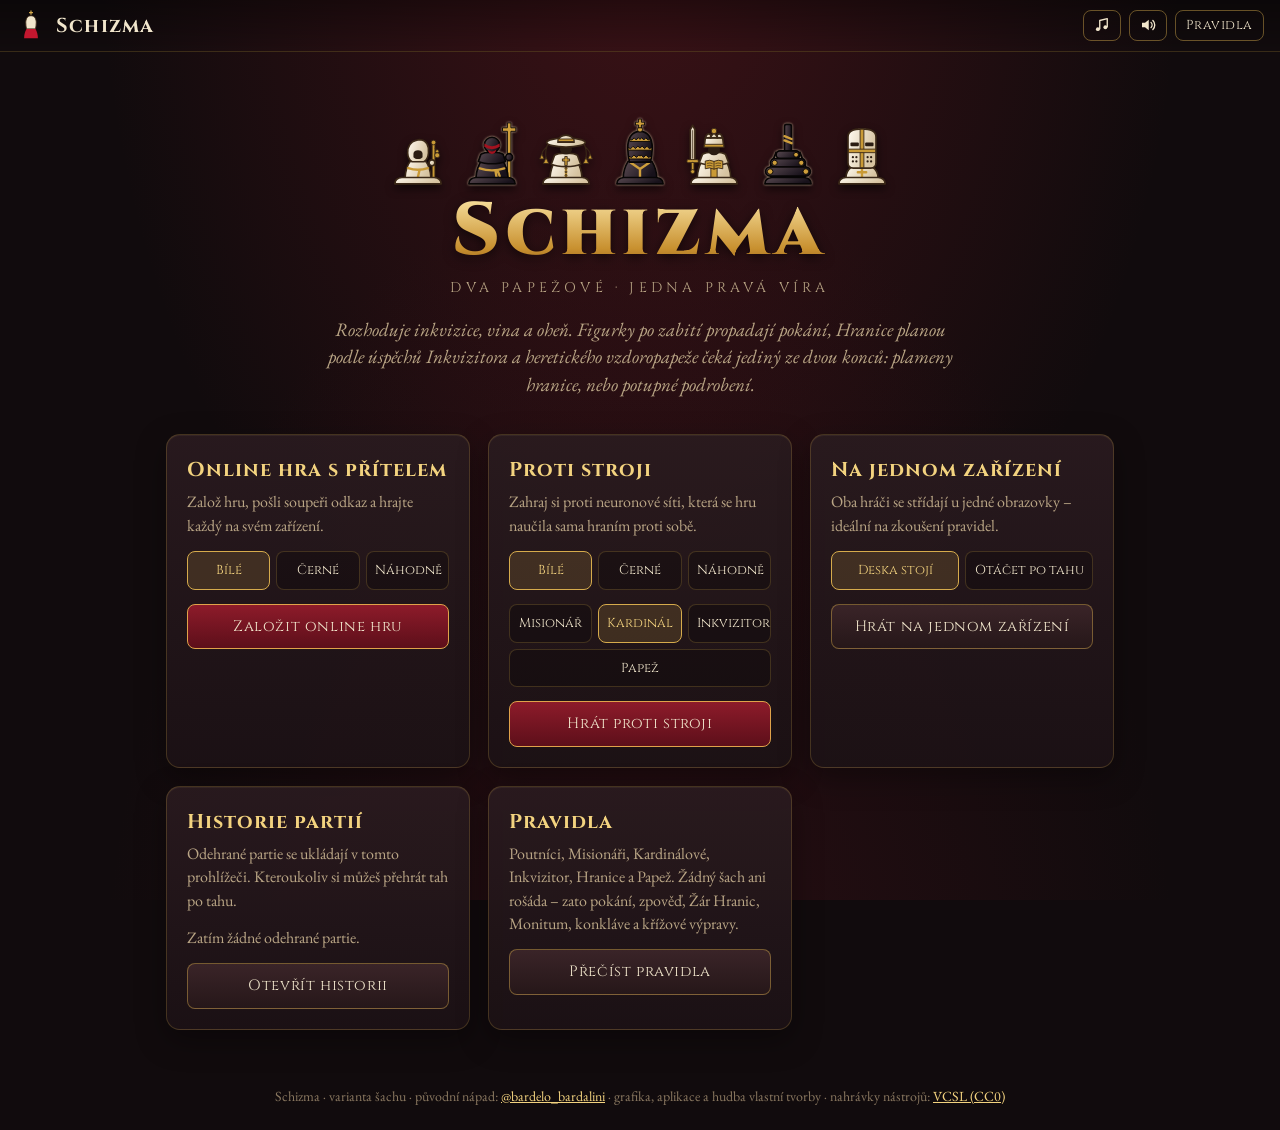
==== index.html @ a4125bae "Pravidla: volba Hranice při dokončení Inkvizice, žeton Inkvizice v barvě Žáru - Sousedí-li Inkvizito" ====
<!doctype html>
<html lang="cs">
<head>
  <meta charset="utf-8">
  <meta name="viewport" content="width=device-width, initial-scale=1, viewport-fit=cover">
  <title>Schizma</title>
  <meta name="description" content="Schizma – šachová varianta s pokáním, zpovědí, Žárem Hranic, upalováním na hranici a konkláve. Hraj online s přítelem nebo proti stroji.">
  <meta name="theme-color" content="#110b0d">
  <link rel="icon" href="data:image/svg+xml,%3Csvg xmlns='http://www.w3.org/2000/svg' viewBox='0 0 100 100'%3E%3Cpath d='M50 19C37.5 19 32.5 30 32.5 42c0 8 1 15 2.5 21h30c1.5-6 2.5-13 2.5-21C67.5 30 62.5 19 50 19z' fill='%23f1e6cc' stroke='%233a2817' stroke-width='3'/%3E%3Cpath d='M48 2h4v4.5h4.5v4H52V16h-4v-5.5h-4.5v-4H48z' fill='%23d6ab4c'/%3E%3Cpath d='M27 94c0-12 3-22 8-31h30c5 9 8 19 8 31z' fill='%23c3172f'/%3E%3C/svg%3E">
  <link rel="preconnect" href="https://fonts.googleapis.com">
  <link rel="preconnect" href="https://fonts.gstatic.com" crossorigin>
  <link href="https://fonts.googleapis.com/css2?family=Cinzel:wght@400;700;900&family=EB+Garamond:ital,wght@0,400;0,600;1,400&display=swap" rel="stylesheet">
  <link rel="stylesheet" href="css/style.css?v=24">
  <link rel="stylesheet" href="css/fx.css?v=24">
</head>
<body>
  <svg width="0" height="0" style="position:absolute" aria-hidden="true">
    <defs>
      <linearGradient id="gw" x1="0" y1="0" x2="1" y2=".35"><stop offset="0" stop-color="#fffaf0"/><stop offset="1" stop-color="#d6c3a0"/></linearGradient>
      <linearGradient id="gb" x1="0" y1="0" x2="1" y2=".35"><stop offset="0" stop-color="#5a4a51"/><stop offset="1" stop-color="#17111a"/></linearGradient>
    </defs>
  </svg>

  <header class="top">
    <a class="brand" href="#" id="home-link" title="Úvod">
      <svg viewBox="0 0 100 100"><path d="M50 19C37.5 19 32.5 30 32.5 42c0 8 1 15 2.5 21h30c1.5-6 2.5-13 2.5-21C67.5 30 62.5 19 50 19z" fill="#f1e6cc" stroke="#3a2817" stroke-width="3"/><path d="M48 2h4v4.5h4.5v4H52V16h-4v-5.5h-4.5v-4H48z" fill="#d6ab4c"/><path d="M27 94c0-12 3-22 8-31h30c5 9 8 19 8 31z" fill="#c3172f"/></svg>
      <b>Schizma</b>
    </a>
    <nav>
      <button class="btn small ghost icon" id="btn-music" type="button" aria-label="Hudba"></button>
      <button class="btn small ghost icon" id="btn-sound" type="button" aria-label="Zvuk"></button>
      <button class="btn small ghost" id="btn-rules" type="button">Pravidla</button>
      <button class="btn small ghost" id="btn-new" type="button" hidden>Nová hra</button>
    </nav>
  </header>

  <!-- ÚVOD -->
  <main class="lobby" id="lobby" hidden>
    <section class="hero">
      <div class="hero-pieces" id="hero-pieces"></div>
      <h1>Schizma</h1>
      <div class="sub">DVA PAPEŽOVÉ · JEDNA PRAVÁ VÍRA</div>
      <p class="lead">Rozhoduje inkvizice, vina a oheň. Figurky po zabití propadají pokání, Hranice planou podle úspěchů Inkvizitora a heretického vzdoropapeže čeká jediný ze dvou konců: plameny hranice, nebo potupné podrobení.</p>
    </section>
    <section class="cards">
      <div class="card continue" id="continue-card" hidden>
        <h2>Pokračovat ve hře</h2>
        <p>Rozehrané partie v tomto prohlížeči.</p>
        <div class="continue-list" id="continue-list"></div>
      </div>
      <div class="card">
        <h2>Online hra s přítelem</h2>
        <p>Založ hru, pošli soupeři odkaz a hrajte každý na svém zařízení.</p>
        <div class="seg" role="group" aria-label="Barva" id="color-seg">
          <button type="button" data-c="w" aria-pressed="true">Bílé</button>
          <button type="button" data-c="b" aria-pressed="false">Černé</button>
          <button type="button" data-c="r" aria-pressed="false">Náhodně</button>
        </div>
        <button class="btn primary" id="btn-create" type="button">Založit online hru</button>
      </div>
      <div class="card">
        <h2>Proti stroji</h2>
        <p>Zahraj si proti neuronové síti, která se hru naučila sama hraním proti sobě.</p>
        <div class="seg" role="group" aria-label="Barva proti stroji" id="ai-color-seg">
          <button type="button" data-c="w" aria-pressed="true">Bílé</button>
          <button type="button" data-c="b" aria-pressed="false">Černé</button>
          <button type="button" data-c="r" aria-pressed="false">Náhodně</button>
        </div>
        <div class="seg" role="group" aria-label="Síla stroje" id="ai-level-seg">
          <button type="button" data-l="1" aria-pressed="false">Misionář</button>
          <button type="button" data-l="2" aria-pressed="true">Kardinál</button>
          <button type="button" data-l="3" aria-pressed="false">Inkvizitor</button>
          <button type="button" data-l="4" aria-pressed="false">Papež</button>
        </div>
        <button class="btn primary" id="btn-ai" type="button">Hrát proti stroji</button>
      </div>
      <div class="card">
        <h2>Na jednom zařízení</h2>
        <p>Oba hráči se střídají u jedné obrazovky – ideální na zkoušení pravidel.</p>
        <div class="seg" role="group" aria-label="Otáčení desky" id="flip-seg">
          <button type="button" data-f="0" aria-pressed="true">Deska stojí</button>
          <button type="button" data-f="1" aria-pressed="false">Otáčet po tahu</button>
        </div>
        <button class="btn" id="btn-local" type="button">Hrát na jednom zařízení</button>
      </div>
      <div class="card">
        <h2>Historie partií</h2>
        <p>Odehrané partie se ukládají v tomto prohlížeči. Kteroukoliv si můžeš přehrát tah po tahu.</p>
        <p class="note" id="history-count"></p>
        <button class="btn" id="btn-history" type="button">Otevřít historii</button>
      </div>
      <div class="card">
        <h2>Pravidla</h2>
        <p>Poutníci, Misionáři, Kardinálové, Inkvizitor, Hranice a Papež. Žádný šach ani rošáda – zato pokání, zpověď, Žár Hranic, Monitum, konkláve a křížové výpravy.</p>
        <button class="btn" id="btn-rules2" type="button">Přečíst pravidla</button>
      </div>
    </section>
  </main>

  <!-- HRA -->
  <main class="game" id="game" hidden>
    <section class="board-col">
      <div class="player" id="pl-top"></div>
      <div class="frame">
        <div class="board" id="board">
          <div class="squares" id="squares"></div>
          <div class="fx under" id="fx-under"></div>
          <div class="hints" id="hints"></div>
          <div class="pieces" id="pieces"></div>
          <div class="fx" id="fx"></div>
        </div>
      </div>
      <div class="player" id="pl-bottom"></div>
    </section>
    <aside class="side">
      <div class="mode-replay" id="mode-replay" hidden></div>
      <div class="panel invite" id="invite" hidden>
        <h3>Pozvi soupeře</h3>
        <p>Pošli tento odkaz soupeři. Kdo ho otevře, usedne na volné místo.</p>
        <input id="invite-url" readonly aria-label="Odkaz na hru">
        <div class="row">
          <button class="btn primary" id="btn-copy" type="button">Kopírovat odkaz</button>
          <button class="btn" id="btn-share" type="button" hidden>Sdílet…</button>
        </div>
      </div>
      <div id="banners"></div>
      <div class="panel chat" id="chat" hidden>
        <h3>Chat</h3>
        <div class="chat-log" id="chat-log" aria-live="polite"></div>
        <div class="chat-quick" id="chat-quick"></div>
        <form class="chat-form" id="chat-form" autocomplete="off">
          <input id="chat-input" maxlength="300" placeholder="Napiš zprávu…" aria-label="Zpráva do chatu">
          <button class="btn small primary" type="submit">Odeslat</button>
        </form>
      </div>
      <div class="panel">
        <h3>Kronika</h3>
        <div class="story" id="story"></div>
      </div>
      <div class="panel">
        <div class="controls">
          <button class="btn small" id="btn-flip" type="button" title="Otočit šachovnici">Otočit</button>
          <button class="btn small" id="btn-reach" type="button" title="Zvýraznit pole v dosahu Hranic (tvých i soupeřových)">Dosah hranic</button>
          <button class="btn small" id="btn-draw" type="button">Nabídnout remízu</button>
          <button class="btn small" id="btn-resign" type="button">Vzdát se</button>
        </div>
      </div>
      <div class="panel">
        <h3>Zápis tahů</h3>
        <div class="nav-bar" id="nav-bar">
          <button class="btn small" data-nav="first" type="button" title="Na začátek (Home)">⏮</button>
          <button class="btn small" data-nav="prev" type="button" title="Předchozí pozice (←)">◀</button>
          <span class="nav-pos" id="nav-pos">0 / 0</span>
          <button class="btn small" data-nav="next" type="button" title="Další pozice (→)">▶</button>
          <button class="btn small" data-nav="last" type="button" title="Aktuální pozice (End, Esc)">⏭</button>
          <button class="btn small primary" id="btn-auto" type="button" hidden>▶ Přehrát</button>
        </div>
        <div class="moves" id="moves"><ol id="moves-list"></ol></div>
      </div>
      <div class="panel">
        <div class="status-line"><span class="dot" id="net-dot"></span><span id="net-text">—</span></div>
      </div>
    </aside>
  </main>

  <footer class="foot">Schizma · varianta šachu · původní nápad: <a href="https://www.instagram.com/bardelo_bardalini/" target="_blank" rel="noopener">@bardelo_bardalini</a> · grafika, aplikace a hudba vlastní tvorby · nahrávky nástrojů: <a href="music/CREDITS.md">VCSL (CC0)</a></footer>

  <dialog class="rules history" id="history">
    <div class="rhead"><h2>Historie partií</h2><button class="btn small" id="history-close" type="button">Zavřít</button></div>
    <div class="rbody" id="history-body"></div>
  </dialog>

  <dialog class="rules" id="rules">
    <div class="rhead"><h2>Pravidla Schizmatu</h2><button class="btn small" id="rules-close" type="button">Zavřít</button></div>
    <div class="rbody" id="rules-body"></div>
  </dialog>

  <script type="module" src="js/app.js?v=24"></script>
</body>
</html>
---- css/style.css ----
/* Schizma – vzhled */
:root {
  --bg: #110b0d;
  --bg2: #1b1013;
  --panel: #1f1417;
  --panel2: #2a1b1f;
  --ink: #f1e6cc;
  --muted: #b9a585;
  --dim: #8a7860;
  --gold: #d6ab4c;
  --gold2: #f3d37f;
  --blood: #c3172f;
  --fire: #f07a1a;
  --line: rgba(214, 171, 76, 0.22);
  --sq-light: #e8d6ab;
  --sq-dark: #7f4d3a;
  --radius: 10px;
  --bs: min(calc(100vw - 32px), calc(100vh - 232px), 720px);
  --font-title: 'Cinzel', 'Times New Roman', serif;
  --font-text: 'EB Garamond', Georgia, serif;
  color-scheme: dark;
}

* { box-sizing: border-box; }
html, body { margin: 0; min-height: 100%; }
body {
  background:
    radial-gradient(ellipse at 50% -10%, rgba(140, 30, 40, 0.35), transparent 60%),
    radial-gradient(ellipse at 50% 120%, rgba(90, 20, 30, 0.35), transparent 60%),
    var(--bg);
  background-attachment: fixed;
  color: var(--ink);
  font-family: var(--font-text);
  font-size: 18px;
  line-height: 1.45;
  -webkit-tap-highlight-color: transparent;
}
[hidden] { display: none !important; }
a { color: var(--gold2); }
button { font: inherit; color: inherit; }

/* ---------- Horní lišta ---------- */
.top {
  display: flex; align-items: center; justify-content: space-between; gap: 12px;
  padding: 10px 16px; border-bottom: 1px solid var(--line);
  background: linear-gradient(180deg, rgba(0,0,0,.35), transparent);
}
.brand { display: flex; align-items: center; gap: 10px; text-decoration: none; color: var(--ink); }
.brand svg { width: 30px; height: 30px; }
.brand b { font-family: var(--font-title); font-size: 20px; letter-spacing: .06em; font-weight: 700; white-space: nowrap; }
.top nav { display: flex; gap: 8px; }

.btn {
  display: inline-flex; align-items: center; justify-content: center; gap: 8px;
  padding: 8px 14px; border-radius: 8px; cursor: pointer;
  border: 1px solid rgba(214, 171, 76, 0.45);
  background: linear-gradient(180deg, #3a2428, #261719);
  color: var(--ink); font-family: var(--font-title); font-size: 14px; letter-spacing: .04em;
  transition: transform .12s, border-color .2s, background .2s, box-shadow .2s;
  text-decoration: none; white-space: nowrap;
}
.btn:hover { border-color: var(--gold2); box-shadow: 0 0 12px rgba(214,171,76,.25); }
.btn:active { transform: translateY(1px); }
.btn:disabled { opacity: .45; cursor: default; box-shadow: none; }
.btn.primary { background: linear-gradient(180deg, #8d1b2a, #5d0f1a); border-color: #e0a24a; }
.btn.primary:hover { box-shadow: 0 0 18px rgba(224, 70, 60, .35); }
.btn.ghost { background: transparent; }
.btn.small { padding: 5px 10px; font-size: 13px; }
.btn.on { border-color: var(--fire); box-shadow: inset 0 0 0 1px rgba(240,122,26,.5), 0 0 10px rgba(240,122,26,.25); }

/* ---------- Lobby ---------- */
.lobby { max-width: 980px; margin: 0 auto; padding: 28px 16px 48px; }
.hero { text-align: center; padding: 18px 0 8px; }
.hero h1 {
  font-family: var(--font-title); font-weight: 900; letter-spacing: .08em; margin: 0;
  font-size: clamp(38px, 8vw, 74px); line-height: 1.05;
  background: linear-gradient(180deg, #fbe6a6, #c8902f 70%, #8d5a1d);
  -webkit-background-clip: text; background-clip: text; color: transparent;
  filter: drop-shadow(0 3px 6px rgba(0,0,0,.6));
}
.hero .sub { font-family: var(--font-title); color: var(--muted); letter-spacing: .3em; font-size: 14px; margin-top: 6px; }
.hero p.lead { max-width: 640px; margin: 18px auto 0; color: var(--muted); font-style: italic; font-size: 19px; }
.hero-pieces { display: flex; justify-content: center; gap: 4px; margin: 20px auto 6px; }
.hero-pieces .hp { width: clamp(40px, 9vw, 70px); height: clamp(40px, 9vw, 70px); animation: bob 4s ease-in-out infinite; }
.hero-pieces .hp:nth-child(2n) { animation-delay: -1s; }
.hero-pieces .hp:nth-child(3n) { animation-delay: -2.3s; }
@keyframes bob { 50% { transform: translateY(-5px); } }

.cards { display: grid; grid-template-columns: repeat(auto-fit, minmax(280px, 1fr)); gap: 18px; margin-top: 28px; }
.card {
  background: linear-gradient(180deg, rgba(42, 27, 31, .92), rgba(28, 18, 21, .92));
  border: 1px solid var(--line); border-radius: 14px; padding: 20px;
  box-shadow: 0 10px 30px rgba(0,0,0,.35), inset 0 1px 0 rgba(255,220,160,.06);
}
.card h2 { font-family: var(--font-title); font-size: 20px; margin: 0 0 6px; color: var(--gold2); letter-spacing: .05em; }
.card p { margin: 0 0 14px; color: var(--muted); font-size: 16px; }
.seg { display: flex; gap: 6px; margin-bottom: 14px; flex-wrap: wrap; }
.seg button {
  flex: 1; min-width: 80px; padding: 9px 8px; border-radius: 8px; cursor: pointer;
  border: 1px solid var(--line); background: rgba(0,0,0,.25); font-family: var(--font-title); font-size: 13px;
}
.seg button[aria-pressed="true"] { border-color: var(--gold); background: rgba(214,171,76,.16); color: var(--gold2); }
.card .btn { width: 100%; padding: 11px 14px; font-size: 15px; }

/* ---------- Herní obrazovka ---------- */
.game {
  display: flex; gap: 22px; justify-content: center; align-items: flex-start;
  padding: 14px 16px 32px; max-width: 1200px; margin: 0 auto;
}
.board-col { display: flex; flex-direction: column; gap: 8px; width: calc(var(--bs) + 28px); max-width: 100%; }
.side { width: 340px; flex: none; display: flex; flex-direction: column; gap: 12px; }

.player {
  display: flex; align-items: center; gap: 10px; padding: 6px 10px; min-height: 44px;
  border-radius: 10px; border: 1px solid transparent; transition: border-color .3s, background .3s, box-shadow .3s;
}
.player.turn { border-color: rgba(214,171,76,.55); background: rgba(214,171,76,.08); box-shadow: 0 0 16px rgba(214,171,76,.12); }
.player .disc { width: 18px; height: 18px; border-radius: 50%; flex: none; border: 2px solid var(--gold); }
.player .disc.w { background: #f3ead6; } .player .disc.b { background: #241c20; }
.player .who { font-family: var(--font-title); font-size: 15px; letter-spacing: .04em; }
.player .meta { font-size: 14px; color: var(--muted); }
.player .caps { margin-left: auto; display: flex; flex-wrap: wrap; justify-content: flex-end; max-width: 55%; }
.player .caps .mini { width: 22px; height: 22px; margin-left: -4px; }
.player .turnmark { font-size: 13px; color: var(--gold2); font-family: var(--font-title); letter-spacing: .08em; }

.panel {
  background: linear-gradient(180deg, rgba(42, 27, 31, .9), rgba(28, 18, 21, .9));
  border: 1px solid var(--line); border-radius: 12px; padding: 12px 14px;
}
.panel h3 { margin: 0 0 8px; font-family: var(--font-title); font-size: 14px; letter-spacing: .12em; color: var(--gold); text-transform: uppercase; }
.status-line { display: flex; align-items: center; gap: 8px; font-size: 15px; color: var(--muted); }
.dot { width: 9px; height: 9px; border-radius: 50%; background: #777; flex: none; }
.dot.ok { background: #5fbf6a; box-shadow: 0 0 8px rgba(95,191,106,.6); }
.dot.warn { background: #e0a040; }
.dot.bad { background: #d9433b; }

.story { min-height: 52px; font-size: 17px; }
.story .ev.new { animation: fadein .4s ease; }
.story .ev + .ev { margin-top: 4px; }
.story .tip { color: var(--muted); font-size: 15px; font-style: italic; }
@keyframes fadein { from { opacity: 0; transform: translateY(4px); } }

.controls { display: flex; flex-wrap: wrap; gap: 6px; }
.controls .btn { flex: 1 1 auto; }

.invite input {
  width: 100%; padding: 8px 10px; border-radius: 8px; border: 1px solid var(--line);
  background: rgba(0,0,0,.35); color: var(--ink); font-family: ui-monospace, monospace; font-size: 13px;
}
.invite .row { display: flex; gap: 6px; margin-top: 8px; }
.invite .row .btn { flex: 1; }
.invite p { margin: 0 0 8px; font-size: 15px; color: var(--muted); }

.moves { max-height: 260px; overflow-y: auto; font-size: 15px; scrollbar-width: thin; }
.moves ol { margin: 0; padding: 0; list-style: none; counter-reset: mv; }
.moves li { display: grid; grid-template-columns: 30px 1fr 1fr; gap: 4px; height: 28px; align-items: center; border-bottom: 1px solid rgba(214,171,76,.08); }
.moves li::before { counter-increment: mv; content: counter(mv) "."; color: var(--dim); }
.moves .mv { display: flex; align-items: center; gap: 3px; white-space: nowrap; }
.moves .mv.last { color: var(--gold2); }
.mini { width: 18px; height: 18px; display: inline-block; vertical-align: middle; }
.moves .mini, .player .caps .mini { width: 22px; height: 22px; }
.mini.b .pc { filter: drop-shadow(0 0 .7px rgba(255, 228, 190, .95)) drop-shadow(0 0 .7px rgba(255, 228, 190, .6)); }
.mini.w .pc { filter: drop-shadow(0 0 .6px rgba(0, 0, 0, .9)); }
.moves { overflow-x: hidden; padding-bottom: 4px; }
.ico { width: 13px; height: 13px; display: inline-block; vertical-align: middle; }

.banner {
  border-radius: 10px; padding: 10px 12px; font-size: 16px;
  background: rgba(214,171,76,.1); border: 1px solid rgba(214,171,76,.4);
}
.banner .row { display: flex; gap: 6px; margin-top: 8px; }
.banner.warn { background: rgba(195,23,47,.12); border-color: rgba(195,23,47,.5); }

/* ---------- Šachovnice ---------- */
.frame {
  padding: 14px; border-radius: 12px; position: relative;
  background:
    linear-gradient(135deg, rgba(255,255,255,.06), transparent 40%),
    linear-gradient(180deg, #3b2219, #24140f);
  box-shadow: 0 18px 40px rgba(0,0,0,.6), inset 0 0 0 1px rgba(214,171,76,.55), inset 0 0 0 4px #1a0e0b, inset 0 0 0 5px rgba(214,171,76,.3);
}
.board {
  position: relative; width: var(--bs); height: var(--bs); max-width: 100%;
  touch-action: none; user-select: none; -webkit-user-select: none;
  box-shadow: 0 0 0 2px #1a0e0b, 0 0 0 3px rgba(214,171,76,.5);
}
.board.shake { animation: shake .5s ease; }
.board.noanim .piece { transition: none !important; }
@keyframes shake {
  20% { transform: translate(-6px, 2px); } 40% { transform: translate(5px, -3px); }
  60% { transform: translate(-3px, 2px); } 80% { transform: translate(2px, -1px); }
}
.squares { position: absolute; inset: 0; display: grid; grid-template-columns: repeat(8, 1fr); grid-template-rows: repeat(8, 1fr); }
.sq { position: relative; }
.sq.l { background: radial-gradient(circle at 30% 25%, #f1e2bd, var(--sq-light) 70%); }
.sq.d { background: radial-gradient(circle at 30% 25%, #8d5844, var(--sq-dark) 70%); }
.sq .coord { position: absolute; font-family: var(--font-title); font-size: calc(var(--bs) * .019); font-weight: 700; pointer-events: none; opacity: .75; }
.sq .coord.f { right: 4%; bottom: 2%; }
.sq .coord.r { left: 4%; top: 2%; }
.sq.l .coord { color: var(--sq-dark); } .sq.d .coord { color: var(--sq-light); }

.sq.last::after { content: ''; position: absolute; inset: 0; background: rgba(226, 178, 64, .32); }
.sq.reach::before {
  content: ''; position: absolute; inset: 0; pointer-events: none;
  background: radial-gradient(circle, rgba(255, 120, 20, .30), rgba(255, 80, 10, .12) 60%, transparent 75%);
  animation: reach 2.4s ease-in-out infinite;
}
@keyframes reach { 50% { opacity: .55; } }
.sq.reach2::before {
  content: ''; position: absolute; inset: 0; pointer-events: none;
  background: repeating-linear-gradient(45deg, rgba(120, 60, 200, .26) 0 6%, transparent 6% 12%);
}
.sq.reach.reach2::before {
  background: radial-gradient(circle, rgba(255, 120, 20, .30), rgba(255, 80, 10, .12) 60%, transparent 75%),
    repeating-linear-gradient(45deg, rgba(120, 60, 200, .26) 0 6%, transparent 6% 12%);
}
/* Papež v dosahu soupeřovy Hranice – hrozí poprava */
.sq.danger::after {
  content: ''; position: absolute; inset: 6%; border-radius: 50%; pointer-events: none;
  box-shadow: 0 0 0 calc(var(--bs) * .005) rgba(255, 90, 20, .85), 0 0 16px rgba(255, 70, 10, .7), inset 0 0 14px rgba(255, 90, 20, .45);
  animation: danger 1.3s ease-in-out infinite;
}
@keyframes danger { 50% { box-shadow: 0 0 0 calc(var(--bs) * .007) rgba(255, 150, 40, .95), 0 0 26px rgba(255, 80, 10, .9), inset 0 0 18px rgba(255, 110, 30, .6); } }
.sq.sel::after { content: ''; position: absolute; inset: 0; box-shadow: inset 0 0 0 3px var(--gold2), inset 0 0 18px rgba(243, 211, 127, .7); background: rgba(243, 211, 127, .18); }
.sq.choice::after {
  content: ''; position: absolute; inset: 4%; border-radius: 50%;
  box-shadow: 0 0 0 3px var(--gold2), 0 0 22px var(--gold2); animation: pulse 1.2s ease-in-out infinite;
}
@keyframes pulse { 50% { box-shadow: 0 0 0 5px var(--gold2), 0 0 34px var(--gold2); } }

/* nápovědy tahů */
.hints { position: absolute; inset: 0; pointer-events: none; z-index: 3; }
.hint { position: absolute; width: 12.5%; height: 12.5%; display: grid; place-items: center; }
.hint .dotm { width: 28%; height: 28%; border-radius: 50%; background: rgba(40, 20, 10, .38); box-shadow: 0 0 0 2px rgba(255,240,210,.12); }
.hint.cap .ring { position: absolute; inset: 5%; border-radius: 50%; }
.hint.pen .ring { box-shadow: inset 0 0 0 calc(var(--bs) * .007) rgba(205, 20, 45, .95), 0 0 12px rgba(205, 20, 45, .6); }
.hint.clean .ring { box-shadow: inset 0 0 0 calc(var(--bs) * .007) rgba(255, 140, 30, .95), 0 0 14px rgba(255, 120, 20, .7); animation: flick 1s ease-in-out infinite; }
@keyframes flick { 50% { box-shadow: inset 0 0 0 calc(var(--bs) * .007) rgba(255, 190, 60, .95), 0 0 20px rgba(255, 120, 20, .9); } }
.hint .badge { position: absolute; right: 3%; top: 3%; width: 32%; height: 32%; filter: drop-shadow(0 1px 1px rgba(0,0,0,.6)); }
.hint .badge .ico { width: 100%; height: 100%; }
.hint .badge2 { position: absolute; left: 3%; top: 3%; width: 30%; height: 30%; filter: drop-shadow(0 1px 1px rgba(0,0,0,.6)); }
.hint .badge2 .ico { width: 100%; height: 100%; }

/* ---------- Figurky ---------- */
.pieces { position: absolute; inset: 0; z-index: 4; pointer-events: none; }
.piece {
  position: absolute; left: 0; top: 0; width: 12.5%; height: 12.5%;
  transform: translate(calc(var(--x) * 100%), calc(var(--y) * 100%));
  transition: transform .28s cubic-bezier(.3, .7, .3, 1);
  pointer-events: none; z-index: 1;
}
.piece.moving { z-index: 5; }
.piece.dragging { transition: none; z-index: 10; }
.piece.dragging .pc { transform: scale(1.12) translateY(-4%); filter: drop-shadow(0 10px 8px rgba(0,0,0,.5)); }
.piece .pc, .piece .chip { position: absolute; inset: 4%; width: 92%; height: 92%; overflow: visible; }
.piece .pc { transition: transform .55s cubic-bezier(.3, 1.3, .5, 1), filter .5s; transform-origin: 50% 92%; filter: drop-shadow(0 2px 1.5px rgba(0,0,0,.55)); }
.piece.b .pc { filter: drop-shadow(0 0 .6px rgba(255, 228, 190, .85)) drop-shadow(0 2px 1.5px rgba(0,0,0,.55)); }
.piece .chip { display: none; }
.piece.pen .chip { display: block; }
/* kající se figurka se ukloní a pohasne */
.piece.pen .pc { transform: translateY(-6%) rotate(-6deg) scale(.95); }
.piece.w.pen .pc { filter: brightness(.86) saturate(.8) drop-shadow(0 2px 1.5px rgba(0,0,0,.55)); }
.piece.b.pen .pc { filter: brightness(.78) drop-shadow(0 0 .6px rgba(255, 228, 190, .85)) drop-shadow(0 2px 1.5px rgba(0,0,0,.55)); }
.piece.chip-in .chip { animation: chipdrop .55s cubic-bezier(.3, 1.4, .5, 1); }
@keyframes chipdrop { from { transform: translateY(-60%) scale(.6); opacity: 0; } 60% { opacity: 1; } }
.piece.chip-out .chip { display: block; animation: chipout .7s ease-in forwards; }
@keyframes chipout { to { transform: translateY(20%) rotateX(80deg) scale(1.3); opacity: 0; } }
.piece.pen .chip { filter: drop-shadow(0 0 4px rgba(220, 30, 50, .55)); }

.piece.w { --pb: url(#gw) #f3ead6; --pt: #c99a36; --pl: #3a2817; --pd: #2b1d12; }
.piece.b { --pb: url(#gb) #2b2327; --pt: #cf9f3c; --pl: #070505; --pd: #a3121f; }
.mini.w, .hp.w { --pb: url(#gw) #f3ead6; --pt: #c99a36; --pl: #3a2817; --pd: #2b1d12; }
.mini.b, .hp.b { --pb: url(#gb) #2b2327; --pt: #cf9f3c; --pl: #070505; --pd: #a3121f; }
.pc .pb { fill: var(--pb); stroke: var(--pl); stroke-width: 2.4; stroke-linejoin: round; }
.pc .pt { fill: var(--pt); stroke: var(--pl); stroke-width: 1.3; stroke-linejoin: round; }
.pc .pd { fill: var(--pd); }
.pc .ps { fill: none; stroke: var(--pt); stroke-width: 3.4; stroke-linecap: round; stroke-linejoin: round; }
.pc .pl { fill: none; stroke: var(--pl); stroke-width: 2.6; stroke-linecap: round; }
.pc .pf { fill: #f07a1a; stroke: var(--pl); stroke-width: 1.3; }
.pc .pf2 { fill: #ffd34d; }
.mini .pc, .hp .pc { width: 100%; height: 100%; overflow: visible; }
.hp .pc { filter: drop-shadow(0 4px 4px rgba(0,0,0,.6)); }
.hp.b .pc { filter: drop-shadow(0 0 .8px rgba(255, 228, 190, .8)) drop-shadow(0 4px 4px rgba(0,0,0,.6)); }

/* smrt figurek */
.piece.die { z-index: 0; transition: none; }
.piece.die-blood .pc { animation: dieblood .75s ease-in forwards; }
@keyframes dieblood { 30% { filter: sepia(1) saturate(6) hue-rotate(-50deg) brightness(.9); } to { transform: scale(.4) translateY(30%); opacity: 0; filter: sepia(1) saturate(6) hue-rotate(-50deg) brightness(.4); } }
.piece.die-burn .pc { animation: dieburn 1.1s ease-in forwards; }
@keyframes dieburn { 25% { filter: brightness(1.6) sepia(1) saturate(4) hue-rotate(-20deg); } 60% { filter: brightness(.15); opacity: 1; } to { filter: brightness(0) blur(3px); transform: translateY(-35%) scale(.85); opacity: 0; } }
.piece.die-fall .pc { animation: diefall .8s ease-in forwards; transform-origin: 50% 90%; }
@keyframes diefall { to { transform: rotate(-85deg) translateX(-10%); opacity: 0; } }
.piece.die-pyre .pc { animation: diepyre .9s ease-in forwards; transform-origin: 50% 90%; }
@keyframes diepyre { 30% { transform: rotate(8deg); } 60% { transform: rotate(-14deg) translateY(6%); opacity: .9; } to { transform: rotate(30deg) translateY(40%) scaleY(.3); opacity: 0; } }
.piece.die-quiet .pc { animation: diequiet .9s ease forwards; }
@keyframes diequiet { to { opacity: 0; filter: blur(6px) grayscale(1); transform: scale(.9); } }

.piece.morph .pc { animation: morph .6s ease; }
@keyframes morph { 0% { filter: brightness(3) drop-shadow(0 0 10px #fff); transform: scale(1.25); } 100% { } }
.piece.glow .pc { animation: glow 1.4s ease; }
@keyframes glow { 30% { filter: drop-shadow(0 0 10px #ffe9a8) drop-shadow(0 0 22px #f3d37f) brightness(1.3); } }

/* ---------- Efekty ---------- */
.fx { position: absolute; inset: 0; pointer-events: none; z-index: 6; overflow: visible; }
.fx-cell { position: absolute; width: 12.5%; height: 12.5%; }
.drop {
  position: absolute; left: 50%; top: 55%; width: 9%; height: 9%; border-radius: 50% 50% 50% 0;
  background: radial-gradient(circle at 35% 35%, #ff4a5c, #9e0a1d 70%);
  animation: drop .75s cubic-bezier(.2, .7, .4, 1) forwards;
}
@keyframes drop { from { transform: translate(-50%, -50%) scale(1.2); opacity: 1; } to { transform: translate(calc(-50% + var(--dx)), calc(-50% + var(--dy))) scale(.3); opacity: 0; } }
.splat {
  position: absolute; inset: 15%; border-radius: 46% 54% 40% 60%;
  background: radial-gradient(circle, rgba(170, 10, 30, .85), rgba(120, 5, 20, .5) 55%, transparent 72%);
  animation: splat 1.4s ease-out forwards;
}
@keyframes splat { from { transform: scale(.2); opacity: 1; } 30% { transform: scale(1.05); } to { transform: scale(1.1); opacity: 0; } }
.flame {
  position: absolute; bottom: 12%; width: 26%; height: 48%; border-radius: 50% 50% 35% 35% / 65% 65% 35% 35%;
  background: radial-gradient(ellipse at 50% 80%, #fff3a0, #ffb32e 35%, #ff5a12 65%, rgba(200, 30, 0, 0) 75%);
  mix-blend-mode: screen; filter: blur(.5px);
  animation: flame var(--d, .9s) ease-out forwards;
  transform-origin: 50% 100%;
}
@keyframes flame {
  from { transform: translateY(20%) scale(.3, .2); opacity: 0; }
  20% { opacity: 1; }
  50% { transform: translateY(-15%) scale(1, 1.15) skewX(var(--sk, 6deg)); }
  to { transform: translateY(-70%) scale(.4, .6) skewX(calc(var(--sk, 6deg) * -1)); opacity: 0; }
}
.glowfire { position: absolute; inset: -20%; border-radius: 50%; background: radial-gradient(circle, rgba(255, 140, 30, .55), transparent 65%); animation: fadeout 1.2s ease-out forwards; }
.ember { position: absolute; bottom: 30%; width: 4%; height: 4%; border-radius: 50%; background: #ffcf5a; box-shadow: 0 0 6px #ff8a1a; animation: ember 1.3s ease-out forwards; }
@keyframes ember { to { transform: translate(var(--dx), -220%); opacity: 0; } }
@keyframes fadeout { to { opacity: 0; } }
.slash {
  position: absolute; left: -10%; top: 50%; width: 120%; height: 6%;
  background: linear-gradient(90deg, transparent, #fff 40%, #dfe8ff 60%, transparent);
  box-shadow: 0 0 10px #fff; transform: rotate(-38deg) scaleX(0); transform-origin: 0 50%;
  animation: slash .45s ease-out forwards;
}
@keyframes slash { 60% { transform: rotate(-38deg) scaleX(1); opacity: 1; } to { transform: rotate(-38deg) scaleX(1); opacity: 0; } }
.halo {
  position: absolute; inset: 8%; border-radius: 50%;
  border: calc(var(--bs) * .006) solid #f6d77f; box-shadow: 0 0 16px #f3d37f, inset 0 0 12px #f3d37f;
  animation: halo 1.2s ease-out forwards;
}
@keyframes halo { from { transform: scale(.3); opacity: 0; } 30% { opacity: 1; } to { transform: scale(1.5); opacity: 0; } }
.rays {
  position: absolute; inset: -40%;
  background: repeating-conic-gradient(from 0deg, rgba(255, 236, 170, .55) 0 6deg, transparent 6deg 22deg);
  -webkit-mask: radial-gradient(circle, #000 15%, transparent 62%); mask: radial-gradient(circle, #000 15%, transparent 62%);
  animation: rays 1.6s ease-out forwards;
}
@keyframes rays { from { transform: rotate(0) scale(.4); opacity: 0; } 30% { opacity: 1; } to { transform: rotate(50deg) scale(1.2); opacity: 0; } }
.beam { position: absolute; height: calc(var(--bs) * .012); transform-origin: 0 50%; background: linear-gradient(90deg, rgba(255, 230, 150, 0), #fff2c0, rgba(255, 230, 150, 0)); box-shadow: 0 0 12px #f3d37f; border-radius: 4px; animation: beam 1s ease-out forwards; }
@keyframes beam { from { opacity: 0; clip-path: inset(0 100% 0 0); } 40% { opacity: 1; clip-path: inset(0 0 0 0); } to { opacity: 0; } }
.pillar { position: absolute; left: 15%; width: 70%; top: -260%; bottom: 0; background: linear-gradient(180deg, rgba(255, 250, 220, 0), rgba(255, 246, 200, .85) 70%, #fff); filter: blur(2px); animation: pillar 1.1s ease-out forwards; mix-blend-mode: screen; }
@keyframes pillar { from { transform: scaleX(0); opacity: 0; } 30% { transform: scaleX(1); opacity: 1; } to { transform: scaleX(.2); opacity: 0; } }
.smoke {
  position: absolute; left: 30%; bottom: 30%; width: 44%; height: 44%; border-radius: 50%;
  background: radial-gradient(circle, rgba(255, 255, 255, .95), rgba(235, 235, 235, .55) 45%, transparent 70%);
  animation: smoke var(--d, 2.2s) ease-out forwards; filter: blur(2px);
}
@keyframes smoke { from { transform: translate(0, 0) scale(.3); opacity: 0; } 15% { opacity: .95; } to { transform: translate(var(--dx), -330%) scale(2.6); opacity: 0; } }

/* ---------- Překryvy ---------- */
.overlay {
  position: absolute; inset: 0; z-index: 20; display: grid; place-items: center;
  background: rgba(10, 5, 6, .55); backdrop-filter: blur(2px); animation: fadein .25s ease;
}
.overlay .box {
  background: linear-gradient(180deg, #2f1d21, #1c1114); border: 1px solid var(--gold);
  border-radius: 14px; padding: 18px 20px; text-align: center; max-width: 88%;
  box-shadow: 0 20px 50px rgba(0,0,0,.7);
}
.overlay h2 { margin: 0 0 6px; font-family: var(--font-title); color: var(--gold2); letter-spacing: .06em; font-size: clamp(20px, 4.2vw, 30px); }
.overlay p { margin: 0 0 12px; color: var(--muted); font-size: 16px; }
.promo-opts { display: flex; gap: 8px; justify-content: center; }
.promo-opts button {
  width: calc(var(--bs) * .14); height: calc(var(--bs) * .14); min-width: 56px; min-height: 56px;
  border-radius: 10px; border: 1px solid var(--line); background: rgba(232, 214, 171, .12); cursor: pointer; padding: 4px;
  display: grid; place-items: center;
}
.promo-opts button:hover { border-color: var(--gold2); background: rgba(232, 214, 171, .25); }
.promo-opts button { grid-template-rows: 1fr auto; }
.promo-opts .mini { width: 100%; height: 100%; min-height: 0; }
.promo-opts small { display: block; font-size: 12px; color: var(--muted); line-height: 1.1; }
.overlay.final h2 { font-size: clamp(28px, 7vw, 52px); }
.overlay.final .box { animation: rise .7s cubic-bezier(.2, 1.2, .4, 1); }
@keyframes rise { from { transform: translateY(30px) scale(.9); opacity: 0; } }
.overlay .row { display: flex; gap: 8px; justify-content: center; flex-wrap: wrap; }

.toast {
  position: fixed; left: 50%; bottom: 20px; transform: translateX(-50%); z-index: 50;
  background: #2d1c20; border: 1px solid var(--gold); border-radius: 10px; padding: 10px 16px;
  box-shadow: 0 10px 30px rgba(0,0,0,.6); animation: fadein .3s ease; font-size: 16px; max-width: calc(100vw - 32px);
}

/* ---------- Pravidla ---------- */
dialog.rules {
  width: min(760px, calc(100vw - 32px)); max-height: calc(100vh - 40px); padding: 0;
  border: 1px solid var(--gold); border-radius: 14px; background: #1c1215; color: var(--ink);
  box-shadow: 0 30px 80px rgba(0,0,0,.8);
}
dialog.rules::backdrop { background: rgba(5, 2, 3, .7); backdrop-filter: blur(3px); }
.rules .rhead { position: sticky; top: 0; display: flex; justify-content: space-between; align-items: center; padding: 14px 20px; background: #24161a; border-bottom: 1px solid var(--line); z-index: 1; }
.rules .rhead h2 { margin: 0; font-family: var(--font-title); color: var(--gold2); letter-spacing: .06em; font-size: 22px; }
.rules .rbody { padding: 6px 22px 22px; }
.rules h3 { font-family: var(--font-title); color: var(--gold); letter-spacing: .05em; font-size: 17px; margin: 20px 0 6px; }
.rules p, .rules li { font-size: 17px; }
.rules ul { padding-left: 20px; margin: 6px 0; }
.rules table { width: 100%; border-collapse: collapse; font-size: 16px; }
.rules td, .rules th { padding: 5px 6px; border-bottom: 1px solid var(--line); text-align: left; }
.rules th { font-family: var(--font-title); font-size: 13px; color: var(--muted); letter-spacing: .06em; }
.rules td .mini { width: 30px; height: 30px; }
.rules .cheat { background: rgba(214,171,76,.08); border-left: 3px solid var(--blood); padding: 8px 14px; border-radius: 6px; }
.rules .note { color: var(--muted); font-size: 15px; font-style: italic; }

footer.foot { text-align: center; color: var(--dim); font-size: 14px; padding: 8px 16px 24px; }

/* ---------- Mobil ---------- */
@media (max-width: 900px) {
  :root { --bs: min(calc(100vw - 32px - 20px), 640px); }
  .game { flex-direction: column; align-items: center; padding-top: 8px; gap: 12px; }
  .side { width: 100%; max-width: calc(var(--bs) + 28px); }
  .frame { padding: 10px; }
  .top { padding: 8px 12px; }
  .brand b { font-size: 16px; }
  .top nav .btn { padding: 6px 10px; font-size: 12px; }
}
@media (max-width: 420px) {
  :root { --bs: calc(100vw - 32px - 12px); }
  .brand svg { width: 24px; height: 24px; }
  .brand b { font-size: 15px; letter-spacing: .03em; }
  .top nav { gap: 4px; }
  .top nav .btn { padding: 5px 8px; font-size: 11px; }
  .frame { padding: 6px; }
  body { font-size: 17px; }
}

@media (prefers-reduced-motion: reduce) {
  .piece { transition-duration: .08s; }
  .hero-pieces .hp, .sq.reach::before, .hint.clean .ring, .sq.choice::after { animation: none; }
}

/* ---------- Chat ---------- */
.chat-log { max-height: 190px; overflow-y: auto; font-size: 15px; display: flex; flex-direction: column; gap: 3px; padding-right: 4px; scrollbar-width: thin; }
.chat-log .msg { line-height: 1.35; overflow-wrap: anywhere; }
.chat-log .msg.mine { color: #f6e7c4; }
.chat-log .who { font-family: var(--font-title); font-size: 12px; letter-spacing: .04em; }
.chat-log .who.w { color: #f3ead6; }
.chat-log .who.b { color: #d2a48f; }
.chat-log .who.x { color: var(--dim); }
.chat-empty { color: var(--dim); font-style: italic; font-size: 14px; }
.chat-quick { display: flex; flex-wrap: wrap; gap: 4px; margin: 8px 0 6px; }
.chat-quick .btn { padding: 3px 8px; font-size: 11px; }
.chat-form { display: flex; gap: 6px; }
.chat-form input { flex: 1; min-width: 0; padding: 7px 10px; border-radius: 8px; border: 1px solid var(--line); background: rgba(0,0,0,.35); color: var(--ink); font: inherit; font-size: 15px; }
.chat-form input:focus { outline: none; border-color: var(--gold); }

/* ---------- Mód hry ---------- */
/* Žár a Křížová výprava v panelu hráče */
.heatbadge { display: inline-flex; align-items: center; gap: 3px; margin-left: 6px; padding: 1px 7px 1px 4px; border-radius: 999px; font-size: 12px; letter-spacing: .05em; vertical-align: 2px; border: 1px solid rgba(240,122,26,.35); color: #f3c27a; background: rgba(240,122,26,.08); }
.heatbadge .ico { width: 14px; height: 14px; }
.heatbadge small { font-size: 11px; opacity: .75; margin-left: 2px; }
.heatbadge.lv2 { border-color: rgba(255,140,30,.7); background: rgba(255,120,20,.18); color: #ffd08a; }
.heatbadge.lv3 { border-color: #ff8a1a; background: rgba(255,90,10,.3); color: #fff0c0; box-shadow: 0 0 10px rgba(255,110,20,.5); animation: heatpulse 1.6s ease-in-out infinite; }
@keyframes heatpulse { 50% { box-shadow: 0 0 16px rgba(255,130,30,.8); } }
.crubadge { display: inline-block; width: 16px; height: 16px; margin-left: 5px; vertical-align: -2px; }
.crubadge .ico { width: 100%; height: 100%; }

/* Náhled tahů soupeřovy figurky a předtahy */
.hint.ghost .dotm { background: rgba(40, 20, 10, .2); box-shadow: 0 0 0 2px rgba(255,240,210,.25); }
.hint.ghost .ring, .hint.ghost .badge, .hint.ghost .badge2 { opacity: .5; }
.hint.pre .dotm { background: rgba(70, 120, 200, .55); box-shadow: 0 0 0 2px rgba(200,225,255,.35); }
.hint.pre .ring { opacity: .75; }
.sq.pre::after { content: ''; position: absolute; inset: 0; background: rgba(70, 120, 210, .38); box-shadow: inset 0 0 0 3px rgba(130, 170, 240, .8); }
.story .tip.pre { color: #a9c4f2; font-style: normal; }

/* Papež v zajetí Křižáka: okovy přes figurku, Křižák s rudým rámečkem */
.piece.chained::after {
  content: ''; position: absolute; left: 16%; right: 16%; top: 62%; height: 20%; pointer-events: none; z-index: 2;
  background:
    radial-gradient(ellipse 22% 38% at 20% 55%, transparent 52%, #c9ccd2 56%, #c9ccd2 72%, transparent 76%),
    radial-gradient(ellipse 22% 38% at 50% 55%, transparent 52%, #a9aeb6 56%, #a9aeb6 72%, transparent 76%),
    radial-gradient(ellipse 22% 38% at 80% 55%, transparent 52%, #c9ccd2 56%, #c9ccd2 72%, transparent 76%);
  filter: drop-shadow(0 1px 1px rgba(0,0,0,.7));
}
.sq.captor::after { content: ''; position: absolute; inset: 3%; pointer-events: none; border-radius: 8%; box-shadow: inset 0 0 0 calc(var(--bs) * .005) rgba(200, 30, 45, .85), inset 0 0 10px rgba(200, 30, 45, .5); }

/* Zlatý žeton Křižáka (Misionář povýšený na Křižáka) */
.piece .cchip { position: absolute; inset: 4%; width: 92%; height: 92%; overflow: visible; display: none; filter: drop-shadow(0 0 4px rgba(230, 180, 60, .55)); }
.piece.cru .cchip { display: block; }
.piece.cru .pc { transform: translateY(-5%); }
.piece.cru.slam .cchip { animation: chipdrop .55s cubic-bezier(.3, 1.4, .5, 1); }

/* Procházení pozic a historie partií */
.nav-bar { display: flex; align-items: center; gap: 6px; margin: 0 0 8px; flex-wrap: wrap; }
.nav-bar .btn[disabled] { opacity: .35; cursor: default; }
.nav-pos { min-width: 64px; text-align: center; font-family: var(--font-title); font-size: 13px; color: var(--muted); }
.moves .mv[data-ply] { cursor: pointer; border-radius: 4px; }
.moves .mv[data-ply]:hover { background: rgba(214,171,76,.12); }
.board.viewing .squares { filter: sepia(.35) brightness(.9); }
.mode-replay { font-size: 14px; color: var(--gold2); text-align: center; padding: 6px 10px; border: 1px solid var(--line); border-radius: 8px; background: rgba(214,171,76,.06); }
.history .hrow { display: flex; align-items: center; justify-content: space-between; gap: 10px; padding: 10px 0; border-bottom: 1px solid var(--line); }
.history .hrow .row { flex: none; display: flex; gap: 6px; }
.history .hres.win { color: #9fd38a; } .history .hres.loss { color: #e48a8a; }

/* Pokračovat v rozehrané hře */
.card.continue { border-color: rgba(214,171,76,.55); box-shadow: 0 0 18px rgba(214,171,76,.12); }
.continue-list .hrow { display: flex; align-items: center; justify-content: space-between; gap: 10px; padding: 8px 0; border-bottom: 1px solid var(--line); }
.continue-list .hrow:last-child { border-bottom: 0; }
---- css/fx.css ----
/* Schizma – animace figurek a efekty (doplněk style.css) */

.fx.under { z-index: 2; }

/* ---------- Pohyb figurek ---------- */
.piece.moving .pc { animation: lift .3s ease; }
@keyframes lift { 45% { transform: translateY(-9%) scale(1.1); filter: drop-shadow(0 9px 6px rgba(0,0,0,.45)); } }
.piece.moving.hop .pc { animation: hop .34s cubic-bezier(.3, .6, .4, 1); }
@keyframes hop { 50% { transform: translateY(-42%) scale(1.08); filter: drop-shadow(0 16px 8px rgba(0,0,0,.4)); } }
.piece.recoil .pc { animation: recoil .34s ease-out; }
@keyframes recoil { 35% { transform: translate(var(--rx), var(--ry)) scale(1.06); } }
.piece.shed .pc { animation: shed .38s ease-in forwards; }
@keyframes shed { to { transform: translateY(14%) rotate(-14deg) scale(.9); opacity: .15; filter: blur(1px); } }
.piece.slam .pc { animation: slam .5s cubic-bezier(.3, 1.6, .5, 1); }
@keyframes slam { from { transform: translateY(-75%) scale(1.15); opacity: 0; } 55% { opacity: 1; } }
.piece.die-pope .pc { animation: diepope 1.3s cubic-bezier(.5, 0, .7, .4) forwards; transform-origin: 50% 95%; }
@keyframes diepope {
  25% { transform: rotate(-12deg); }
  70% { transform: rotate(84deg) translate(4%, -8%); opacity: 1; }
  to { transform: rotate(92deg) translate(40%, 30%); opacity: 0; }
}
.piece.die-quiet .pc { animation: diequiet 1s ease forwards; }
@keyframes diequiet {
  40% { filter: brightness(0) blur(1px); opacity: .9; }
  to { opacity: 0; filter: brightness(0) blur(8px); transform: scale(.85) translateY(6%); }
}

/* ---------- Oheň od Hranice ---------- */
.line-flame {
  position: absolute; width: 7.5%; height: 7.5%; transform: translate(-50%, -50%) scale(0);
  border-radius: 50% 50% 45% 45% / 60% 60% 40% 40%;
  background: radial-gradient(circle at 50% 65%, #fff6b0, #ffb12e 35%, #ff4d0f 62%, rgba(180, 20, 0, 0) 72%);
  mix-blend-mode: screen; filter: blur(.6px); opacity: 0; animation: lineflame .8s ease-out forwards;
}
@keyframes lineflame {
  0% { transform: translate(-50%, -50%) scale(0); opacity: 0; }
  20% { transform: translate(-50%, -62%) scale(calc(var(--s) * 1.25)); opacity: 1; }
  60% { transform: translate(-50%, -75%) scale(var(--s)); opacity: .85; }
  100% { transform: translate(-50%, -110%) scale(.3); opacity: 0; }
}
.scorch {
  position: absolute; inset: 12%; border-radius: 47% 53% 42% 58% / 55% 45% 55% 45%;
  background: radial-gradient(circle, rgba(25, 8, 2, .75), rgba(60, 20, 5, .45) 50%, transparent 72%);
  animation: scorch 3.1s ease-in forwards;
}
@keyframes scorch { from { opacity: 0; transform: scale(.5); } 12% { opacity: 1; transform: scale(1); } 60% { opacity: .8; } to { opacity: 0; } }
.ashflake { position: absolute; bottom: 35%; width: 3.5%; height: 3.5%; background: #8d8480; border-radius: 1px; opacity: 0; animation: ash var(--d) ease-out forwards; }
@keyframes ash { 10% { opacity: .9; } to { transform: translate(var(--dx), -320%) rotate(540deg); opacity: 0; } }

/* ---------- Pokání a zpověď ---------- */
.fall-drop {
  position: absolute; left: 50%; top: -30%; width: 11%; height: 15%; transform: translateX(-50%);
  border-radius: 50% 50% 50% 50% / 62% 62% 38% 38%;
  background: radial-gradient(circle at 40% 60%, #ff5a6a, #a10b1f 70%);
  animation: falldrop .42s cubic-bezier(.5, 0, 1, .6) forwards;
}
@keyframes falldrop { 85% { top: 78%; opacity: 1; } to { top: 82%; opacity: 0; transform: translateX(-50%) scale(1.6, .3); } }
.drop-ring {
  position: absolute; left: 50%; top: 86%; width: 10%; height: 4%; border: 2px solid rgba(220, 30, 50, .9);
  border-radius: 50%; transform: translate(-50%, -50%) scale(0); animation: dropring .7s .38s ease-out forwards;
}
@keyframes dropring { to { transform: translate(-50%, -50%) scale(7, 4); opacity: 0; } }
.shard {
  position: absolute; bottom: 8%; width: 12%; height: 9%; background: linear-gradient(135deg, #ff4a5c, #8e0a1b);
  clip-path: polygon(50% 0, 100% 70%, 30% 100%, 0 40%); animation: shard 1.1s cubic-bezier(.2, .7, .4, 1) forwards;
}
@keyframes shard { 20% { opacity: 1; } to { transform: translate(var(--dx), -380%) rotate(var(--rot)); opacity: 0; filter: brightness(2.5) sepia(1); } }

/* ---------- Křižák, Hranice, tajný hřích ---------- */
.slash.second { transform: rotate(38deg) scaleX(0); animation: slash2 .45s .11s ease-out forwards; }
@keyframes slash2 { 60% { transform: rotate(38deg) scaleX(1); opacity: 1; } to { transform: rotate(38deg) scaleX(1); opacity: 0; } }
.log {
  position: absolute; width: 34%; height: 11%; border-radius: 6px;
  background: linear-gradient(180deg, #a46b3c, #6d4222); box-shadow: inset -5px 0 0 #d9a66c;
  animation: logfly 1.2s cubic-bezier(.3, .2, .6, 1) forwards;
}
@keyframes logfly {
  30% { transform: translate(calc(var(--dx) * .4), -60%) rotate(calc(var(--rot) * .35)); }
  to { transform: translate(var(--dx), var(--dy)) rotate(var(--rot)); opacity: 0; }
}
.dustcloud { position: absolute; inset: 20%; border-radius: 50%; background: radial-gradient(circle, rgba(160, 130, 100, .7), transparent 70%); animation: dustcloud 1.1s ease-out forwards; }
@keyframes dustcloud { from { transform: scale(.3); } to { transform: scale(2.2); opacity: 0; } }
.puff { position: absolute; left: 40%; bottom: 4%; width: 22%; height: 16%; border-radius: 50%; background: radial-gradient(circle, rgba(200, 180, 150, .75), transparent 70%); animation: puff .55s ease-out forwards; }
@keyframes puff { to { transform: translateX(var(--dx)) scale(1.8); opacity: 0; } }
.shadowmist {
  position: absolute; inset: -10%; border-radius: 50%; filter: blur(4px);
  background: radial-gradient(circle, rgba(8, 4, 10, .85), rgba(20, 10, 25, .45) 45%, transparent 70%);
  animation: mist 1.7s ease-out forwards;
}
@keyframes mist { from { transform: scale(.2); opacity: 0; } 30% { opacity: 1; } to { transform: scale(1.4); opacity: 0; } }

/* ---------- Papež a konkláve ---------- */
.smoke.black { background: radial-gradient(circle, rgba(25, 22, 24, .95), rgba(40, 36, 38, .6) 45%, transparent 70%); }
.tiara-drop { position: absolute; left: 15%; width: 70%; top: -140%; height: 70%; filter: drop-shadow(0 0 10px #ffe9a8); animation: tiaradrop 1.5s cubic-bezier(.4, 0, .6, 1) forwards; }
.tiara-drop svg { width: 100%; height: 100%; }
@keyframes tiaradrop {
  0% { top: -140%; opacity: 0; } 15% { opacity: 1; } 65% { top: 2%; opacity: 1; }
  75% { top: -4%; } 85% { top: 4%; opacity: 1; } 100% { top: 4%; opacity: 0; transform: scale(1.3); }
}
.ribbon {
  position: absolute; left: 50%; top: 43%; transform: translate(-50%, -50%) scaleX(0); z-index: 8;
  padding: calc(var(--bs) * .018) calc(var(--bs) * .07); white-space: nowrap;
  background: linear-gradient(180deg, #f6ead0, #dcc596); color: #5a1a12; border: 2px solid #a37a2c;
  font-family: var(--font-title); font-weight: 900; letter-spacing: .14em; font-size: calc(var(--bs) * .048);
  box-shadow: 0 10px 30px rgba(0, 0, 0, .55); animation: ribbon 2.6s ease forwards;
}
.ribbon::before, .ribbon::after { content: ''; position: absolute; top: 18%; bottom: -18%; width: 9%; background: #c9ad74; z-index: -1; }
.ribbon::before { left: -6%; clip-path: polygon(0 0, 100% 0, 100% 100%, 0 100%, 35% 50%); }
.ribbon::after { right: -6%; clip-path: polygon(0 0, 100% 0, 65% 50%, 100% 100%, 0 100%); }
@keyframes ribbon {
  0% { transform: translate(-50%, -50%) scaleX(0); opacity: 0; }
  14% { transform: translate(-50%, -50%) scaleX(1.05); opacity: 1; }
  22% { transform: translate(-50%, -50%) scaleX(1); }
  80% { opacity: 1; }
  100% { transform: translate(-50%, -62%) scaleX(1); opacity: 0; }
}
.ribbon.crusade { background: linear-gradient(180deg, #b3182c, #7c0c1b); color: #fff3df; border-color: #f1d488; animation-name: sweep; }
.ribbon.crusade::before, .ribbon.crusade::after { background: #8d1020; }
.ribbon .cross { color: #f6d77f; margin: 0 .45em; }
@keyframes sweep {
  0% { transform: translate(-160%, -50%) skewX(-12deg); opacity: 0; }
  18% { transform: translate(-50%, -50%) skewX(0); opacity: 1; }
  78% { transform: translate(-50%, -50%); opacity: 1; }
  100% { transform: translate(60%, -50%) skewX(8deg); opacity: 0; }
}

/* Sede vacante: deska potemní, z komína stoupá černý dým */
.board .squares { transition: filter 1s ease; }
.board.sede .squares { filter: brightness(.55) saturate(.6); }
.sede-smoke { position: absolute; left: 50%; top: -4%; width: 18%; height: 30%; transform: translateX(-50%); pointer-events: none; z-index: 7; }
.sede-smoke i { position: absolute; left: 30%; bottom: 0; width: 40%; height: 30%; border-radius: 50%; background: radial-gradient(circle, rgba(20, 18, 20, .9), transparent 70%); animation: sedesmoke 3s linear infinite; filter: blur(2px); }
.sede-smoke i:nth-child(2) { animation-delay: -1s; }
.sede-smoke i:nth-child(3) { animation-delay: -2s; }
@keyframes sedesmoke { from { transform: translate(0, 0) scale(.4); opacity: 0; } 20% { opacity: .9; } to { transform: translate(-30%, -260%) scale(2.2); opacity: 0; } }

/* Konec hry: rudá viněta se plíží, figurky poraženého zešednou */
.board::before { content: ''; position: absolute; inset: 0; z-index: 7; pointer-events: none; box-shadow: inset 0 0 0 0 rgba(160, 0, 25, 0); transition: box-shadow 3.5s ease; }
.board.damned::before { box-shadow: inset 0 0 calc(var(--bs) * .2) calc(var(--bs) * .05) rgba(150, 0, 22, .7); }
.board.lose-w .piece.w .pc, .board.lose-b .piece.b .pc { filter: grayscale(1) brightness(.62) drop-shadow(0 2px 1.5px rgba(0,0,0,.55)); transition: filter 2.5s ease; }

/* tlačítko zvuku */
.btn.icon { padding: 5px 9px; }
.btn.icon svg { width: 18px; height: 18px; display: block; }

@media (prefers-reduced-motion: reduce) {
  .piece.moving .pc, .piece.moving.hop .pc, .piece.recoil .pc, .piece.slam .pc { animation: none; }
}
.ribbon i.cross { display: inline-block; font-style: normal; width: .85em; height: .85em; margin: 0 .5em; vertical-align: -.08em; }
.ribbon i.cross svg { width: 100%; height: 100%; display: block; }

/* ---------- Hranice: skok a Žár ---------- */
.piece.moving.leap .pc { animation: leap .52s cubic-bezier(.3, .6, .4, 1); }
@keyframes leap {
  0% { transform: translateY(0) scale(1); }
  18% { transform: translateY(6%) scale(1.06, .9); }
  55% { transform: translateY(-58%) scale(1.1) rotate(-6deg); filter: drop-shadow(0 22px 10px rgba(0,0,0,.4)) drop-shadow(0 0 10px rgba(255,130,30,.8)); }
  88% { transform: translateY(3%) scale(1.08, .9); }
}
.piece .heat { position: absolute; inset: 4%; width: 92%; height: 92%; overflow: visible; display: none; filter: drop-shadow(0 0 5px rgba(255, 120, 20, .6)); }
.piece[data-heat="2"] .heat, .piece[data-heat="3"] .heat { display: block; }
.piece .heat .h2 { display: none; }
.piece[data-heat="3"] .heat .h2 { display: inline; }
.piece[data-heat="2"] .pc { transform: translateY(-5%); }
.piece[data-heat="3"] .pc { transform: translateY(-11%); }
.piece.heat-in .heat { animation: chipdrop .55s cubic-bezier(.3, 1.4, .5, 1); }
.piece.heat-out .heat { display: block; animation: chipout .6s ease-in forwards; }
.piece.heat-out .rflame { animation: quenchflame .6s ease-in forwards; }
@keyframes quenchflame { to { opacity: 0; transform: translateY(20%) scaleY(.2); } }

/* plamínky na vrcholu kůlu podle Žáru */
.rflame { position: absolute; left: 41%; top: -2%; width: 18%; height: 22%; pointer-events: none; display: none; z-index: 2; }
.piece[data-heat="2"] .rflame, .piece[data-heat="3"] .rflame { display: block; }
.piece[data-heat="3"] .rflame { left: 36%; width: 28%; height: 32%; top: -16%; }
.rflame i {
  position: absolute; bottom: 0; left: 20%; width: 60%; height: 100%;
  border-radius: 50% 50% 45% 45% / 65% 65% 35% 35%;
  background: radial-gradient(circle at 50% 75%, #fff6b0, #ffb12e 35%, #ff4d0f 65%, rgba(180, 20, 0, 0) 75%);
  mix-blend-mode: screen; transform-origin: 50% 100%; animation: rflame .9s ease-in-out infinite alternate;
}
.rflame i:nth-child(2) { left: 0; width: 50%; height: 70%; animation-duration: .7s; animation-delay: -.3s; }
.rflame i:nth-child(3) { left: 50%; width: 50%; height: 75%; animation-duration: .8s; animation-delay: -.5s; }
@keyframes rflame { from { transform: scaleY(.85) skewX(-6deg); opacity: .85; } to { transform: scaleY(1.12) skewX(6deg); opacity: 1; } }
.piece.w[data-heat="2"] .pc, .piece.w[data-heat="3"] .pc { filter: drop-shadow(0 0 4px rgba(255, 120, 20, .55)) drop-shadow(0 2px 1.5px rgba(0,0,0,.55)); }
.piece.b[data-heat="2"] .pc, .piece.b[data-heat="3"] .pc { filter: drop-shadow(0 0 .6px rgba(255, 228, 190, .85)) drop-shadow(0 0 5px rgba(255, 120, 20, .65)) drop-shadow(0 2px 1.5px rgba(0,0,0,.55)); }

.scorchring { position: absolute; inset: 10%; border-radius: 50%; border: 2px solid rgba(255, 140, 30, .8); animation: scorchring .8s ease-out forwards; }
@keyframes scorchring { from { transform: scale(.4); opacity: 1; } to { transform: scale(1.6); opacity: 0; } }
.spark { position: absolute; left: 47%; top: 75%; width: 5%; height: 5%; border-radius: 50%; background: #ffe08a; box-shadow: 0 0 6px #ff8a1a; animation: spark .7s ease-out forwards; }
@keyframes spark { to { transform: translate(var(--dx), var(--dy)) scale(.3); opacity: 0; } }
.heatpillar {
  position: absolute; left: 5%; width: 90%; top: -180%; bottom: 0; transform-origin: 50% 100%;
  background: linear-gradient(180deg, rgba(255, 90, 10, 0), rgba(255, 120, 20, .55) 60%, rgba(255, 220, 120, .9));
  filter: blur(3px); mix-blend-mode: screen; animation: heatpillar 1.6s ease-out forwards;
}
@keyframes heatpillar { 0% { transform: scaleY(0); opacity: 0; } 25% { transform: scaleY(1); opacity: 1; } 100% { transform: scaleY(1.1); opacity: 0; } }
.reachring {
  position: absolute; left: 50%; top: 50%; width: var(--r); height: var(--r); transform: translate(-50%, -50%) scale(.1);
  border: calc(var(--bs) * .006) solid rgba(255, 140, 30, .9); border-radius: 6%;
  box-shadow: 0 0 18px rgba(255, 110, 20, .8), inset 0 0 18px rgba(255, 110, 20, .5);
  opacity: 0; animation: reachring 1.4s ease-out forwards;
}
@keyframes reachring { 0% { transform: translate(-50%, -50%) scale(.1); opacity: 0; } 35% { opacity: 1; } 100% { transform: translate(-50%, -50%) scale(1); opacity: 0; } }
.steam {
  position: absolute; left: 30%; bottom: 20%; width: 40%; height: 30%; border-radius: 50%; filter: blur(3px);
  background: radial-gradient(circle, rgba(225, 225, 230, .85), rgba(190, 190, 200, .35) 50%, transparent 72%);
  animation: steam var(--d) ease-out forwards; opacity: 0;
}
@keyframes steam { 15% { opacity: .9; } to { transform: translate(var(--dx), -260%) scale(2.4); opacity: 0; } }
.quench { position: absolute; inset: 0; border-radius: 50%; background: radial-gradient(circle, rgba(90, 140, 200, .5), transparent 65%); animation: quench 1s ease-out forwards; }
@keyframes quench { from { transform: scale(.5); } to { transform: scale(1.5); opacity: 0; } }

/* ---------- Monitum ---------- */
.warnring { position: absolute; inset: 0; border-radius: 50%; border: calc(var(--bs) * .006) solid rgba(255, 110, 20, .95); box-shadow: 0 0 14px rgba(255, 80, 10, .8); animation: warnring 1s ease-out 2 forwards; }
.warnring.second { animation-delay: .5s; opacity: 0; }
@keyframes warnring { from { transform: scale(.4); opacity: 1; } to { transform: scale(1.7); opacity: 0; } }
.ribbon.heat { background: linear-gradient(180deg, #ffb347, #c4410c); color: #2b0c02; border-color: #ffe08a; }
.ribbon.heat::before, .ribbon.heat::after { background: #9a2f07; }
.ribbon.monitum { background: linear-gradient(180deg, #2b1d12, #120b08); color: #ffb347; border-color: #f07a1a; animation-name: ribbonshake; }
.ribbon.monitum::before, .ribbon.monitum::after { background: #4a1a02; }
@keyframes ribbonshake {
  0% { transform: translate(-50%, -50%) scaleX(0); opacity: 0; }
  12% { transform: translate(-50%, -50%) scaleX(1.05); opacity: 1; }
  18% { transform: translate(-52%, -50%) rotate(-2deg); }
  24% { transform: translate(-48%, -50%) rotate(2deg); }
  30% { transform: translate(-50%, -50%) rotate(0); }
  80% { opacity: 1; }
  100% { transform: translate(-50%, -62%); opacity: 0; }
}
@media (prefers-reduced-motion: reduce) {
  .piece.moving.leap .pc, .rflame i { animation: none; }
}

/* ---------- Zajetí Papeže ---------- */
.chainlink {
  position: absolute; width: 4.2%; height: 2.4%; transform: translate(-50%, -50%) rotate(var(--ang)) scale(0);
  border: calc(var(--bs) * .004) solid #c9ccd2; border-radius: 40%; box-shadow: 0 1px 2px rgba(0,0,0,.6);
  opacity: 0; animation: chainlink 1.4s ease-out forwards;
}
.chainlink.odd { width: 2.4%; height: 3.6%; }
@keyframes chainlink {
  0% { transform: translate(-50%, -50%) rotate(var(--ang)) scale(0); opacity: 0; }
  15% { transform: translate(-50%, -50%) rotate(var(--ang)) scale(1.2); opacity: 1; }
  75% { transform: translate(-50%, -50%) rotate(var(--ang)) scale(1); opacity: 1; }
  100% { transform: translate(-50%, -50%) rotate(var(--ang)) scale(.8); opacity: 0; }
}
.shackle { position: absolute; left: 18%; right: 18%; top: 58%; height: 18%; border: calc(var(--bs) * .006) solid #d3d6dc; border-radius: 45%; box-shadow: 0 0 8px rgba(220, 225, 235, .7); animation: shackle .55s cubic-bezier(.3, 1.6, .5, 1) forwards; }
.shackle.second { top: 66%; left: 24%; right: 24%; animation-delay: .1s; opacity: 0; }
@keyframes shackle { 0% { transform: scale(2); opacity: 0; } 60% { opacity: 1; } 100% { transform: scale(1); opacity: 0; } }
.clankflash { position: absolute; inset: 10%; border-radius: 50%; background: radial-gradient(circle, rgba(235, 240, 255, .8), transparent 60%); animation: quench .6s .35s ease-out forwards; opacity: 0; }
.chainbit { position: absolute; width: 9%; height: 6%; border: 2px solid #c9ccd2; border-radius: 40%; animation: chainbit 1.1s ease-out forwards; }
@keyframes chainbit { to { transform: translate(var(--dx), var(--dy)) rotate(var(--rot)); opacity: 0; } }
.piece.jolt .pc { animation: jolt .45s ease; }
@keyframes jolt { 20% { transform: translateX(-5%) rotate(-4deg); } 45% { transform: translateX(5%) rotate(4deg); } 70% { transform: translateX(-2%); } }
.ribbon.captive { background: linear-gradient(180deg, #d9dce2, #8d939c); color: #1d1a1f; border-color: #f1f3f6; }
.ribbon.captive::before, .ribbon.captive::after { background: #5d636c; }

/* Inkvizice: fialový žeton pod Inkvizitorem (žeton Pokání přebarvený), Inkvizitor se nenaklání */
.piece.inq .chip { filter: hue-rotate(24deg) saturate(1.25) brightness(1.2) drop-shadow(0 0 4px rgba(255, 130, 30, .6)); }
.piece.inq.pen .pc { transform: translateY(-6%); }
.piece.w.inq.pen .pc { filter: drop-shadow(0 0 4px rgba(255, 130, 30, .55)) drop-shadow(0 2px 1.5px rgba(0,0,0,.55)); }
.piece.b.inq.pen .pc { filter: drop-shadow(0 0 .6px rgba(255, 228, 190, .85)) drop-shadow(0 0 5px rgba(255, 130, 30, .65)) drop-shadow(0 2px 1.5px rgba(0,0,0,.55)); }
.seizeveil { position: absolute; inset: -6%; border-radius: 50%; background: radial-gradient(circle, rgba(120, 60, 200, .75), rgba(60, 20, 110, .35) 55%, transparent 72%); animation: seizeveil 1.4s ease-out forwards; }
@keyframes seizeveil { from { transform: scale(.3); opacity: 0; } 30% { opacity: 1; } to { transform: scale(1.3); opacity: 0; } }
.piece.die-seized .pc { animation: dieseized 1s ease-in forwards; }
@keyframes dieseized { 30% { filter: brightness(.5) sepia(1) hue-rotate(220deg); } to { transform: scale(.4) translateY(30%); opacity: 0; filter: blur(3px) hue-rotate(220deg); } }
.ribbon.inquisition { background: linear-gradient(180deg, #6b2a05, #2b1203); color: #ffe2b0; border-color: #f07a1a; }
.ribbon.inquisition::before, .ribbon.inquisition::after { background: #4a1a02; }

/* žeton Inkvizice přelétá pod Hranici */
.chipfly { position: absolute; width: 8%; height: 2.6%; transform: translate(-50%, -50%); border-radius: 50%;
  background: radial-gradient(ellipse, #ffd36b, #f07a1a 60%, #6b2a05); box-shadow: 0 0 10px rgba(255, 140, 30, .9);
  transition: left .55s cubic-bezier(.4, 0, .2, 1), top .55s cubic-bezier(.4, -0.6, .2, 1); z-index: 9; }
.chipfly.go { animation: chipflyfade .9s ease-in forwards; }
@keyframes chipflyfade { 0%, 70% { opacity: 1; } to { opacity: 0; transform: translate(-50%, -50%) scale(1.4); } }
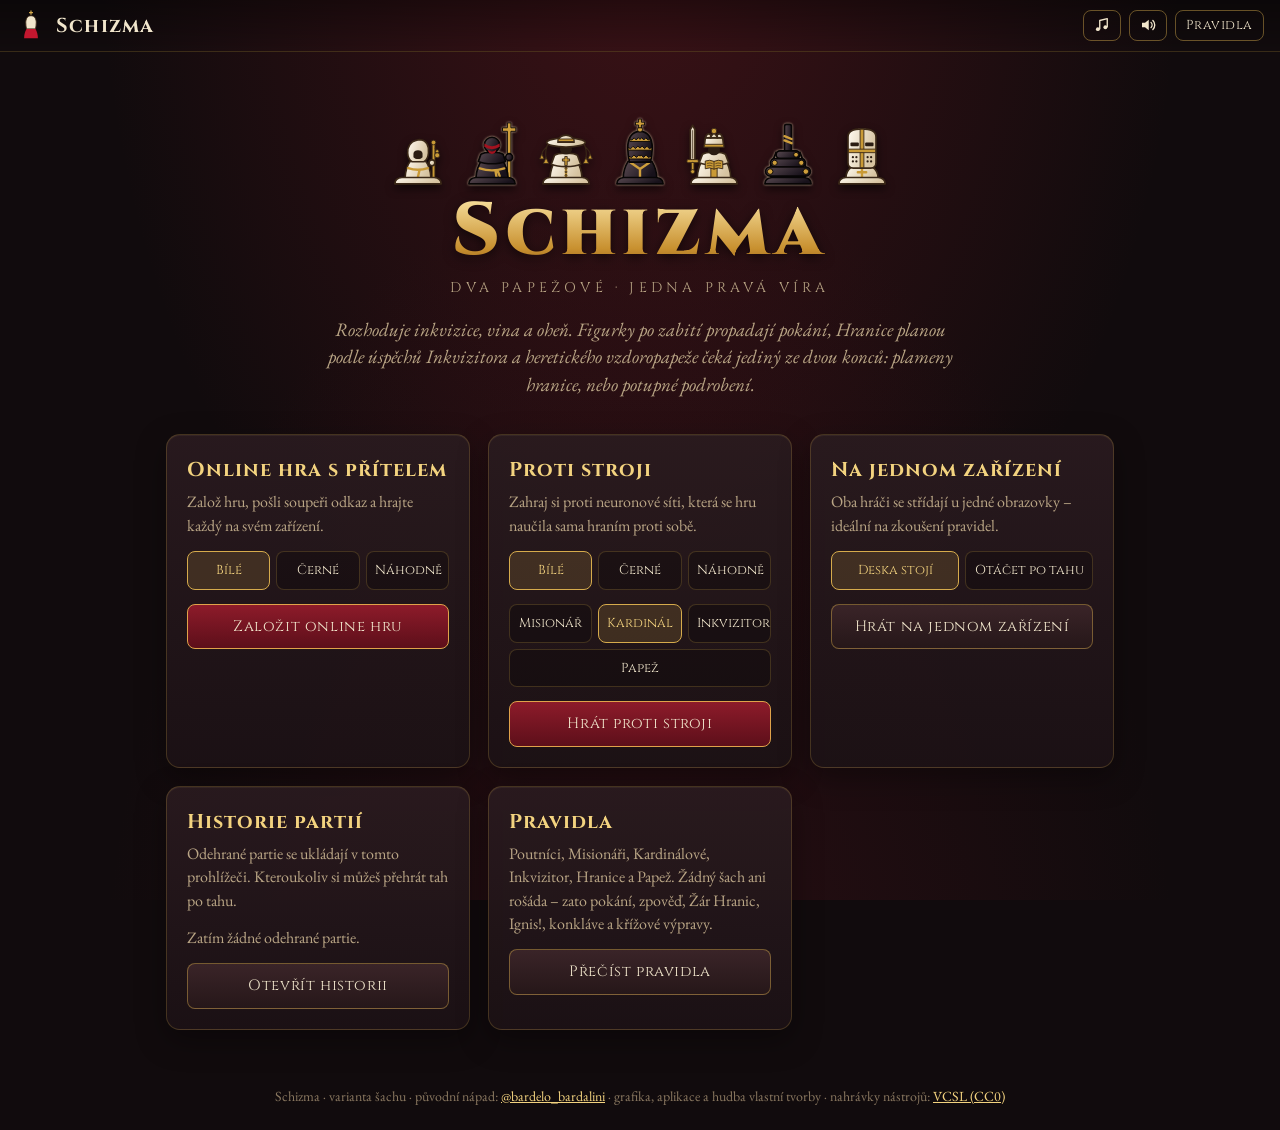
==== commit b475f5a2: "Pravidla: Svedení smí i kající se Poutník, Ignis!, nové barvy žetonů; fronta ohlášení a nové animace" ====
--- a/index.html
+++ b/index.html
@@ -10,8 +10,8 @@
   <link rel="preconnect" href="https://fonts.googleapis.com">
   <link rel="preconnect" href="https://fonts.gstatic.com" crossorigin>
   <link href="https://fonts.googleapis.com/css2?family=Cinzel:wght@400;700;900&family=EB+Garamond:ital,wght@0,400;0,600;1,400&display=swap" rel="stylesheet">
-  <link rel="stylesheet" href="css/style.css?v=24">
-  <link rel="stylesheet" href="css/fx.css?v=24">
+  <link rel="stylesheet" href="css/style.css?v=25">
+  <link rel="stylesheet" href="css/fx.css?v=25">
 </head>
 <body>
   <svg width="0" height="0" style="position:absolute" aria-hidden="true">
@@ -91,7 +91,7 @@
       </div>
       <div class="card">
         <h2>Pravidla</h2>
-        <p>Poutníci, Misionáři, Kardinálové, Inkvizitor, Hranice a Papež. Žádný šach ani rošáda – zato pokání, zpověď, Žár Hranic, Monitum, konkláve a křížové výpravy.</p>
+        <p>Poutníci, Misionáři, Kardinálové, Inkvizitor, Hranice a Papež. Žádný šach ani rošáda – zato pokání, zpověď, Žár Hranic, Ignis!, konkláve a křížové výpravy.</p>
         <button class="btn" id="btn-rules2" type="button">Přečíst pravidla</button>
       </div>
     </section>
@@ -175,6 +175,6 @@
     <div class="rbody" id="rules-body"></div>
   </dialog>
 
-  <script type="module" src="js/app.js?v=24"></script>
+  <script type="module" src="js/app.js?v=25"></script>
 </body>
 </html>
--- a/css/style.css
+++ b/css/style.css
@@ -233,7 +233,7 @@
 .hint { position: absolute; width: 12.5%; height: 12.5%; display: grid; place-items: center; }
 .hint .dotm { width: 28%; height: 28%; border-radius: 50%; background: rgba(40, 20, 10, .38); box-shadow: 0 0 0 2px rgba(255,240,210,.12); }
 .hint.cap .ring { position: absolute; inset: 5%; border-radius: 50%; }
-.hint.pen .ring { box-shadow: inset 0 0 0 calc(var(--bs) * .007) rgba(205, 20, 45, .95), 0 0 12px rgba(205, 20, 45, .6); }
+.hint.pen .ring { box-shadow: inset 0 0 0 calc(var(--bs) * .007) rgba(150, 70, 215, .95), 0 0 12px rgba(150, 70, 215, .6); }
 .hint.clean .ring { box-shadow: inset 0 0 0 calc(var(--bs) * .007) rgba(255, 140, 30, .95), 0 0 14px rgba(255, 120, 20, .7); animation: flick 1s ease-in-out infinite; }
 @keyframes flick { 50% { box-shadow: inset 0 0 0 calc(var(--bs) * .007) rgba(255, 190, 60, .95), 0 0 20px rgba(255, 120, 20, .9); } }
 .hint .badge { position: absolute; right: 3%; top: 3%; width: 32%; height: 32%; filter: drop-shadow(0 1px 1px rgba(0,0,0,.6)); }
@@ -265,7 +265,7 @@
 @keyframes chipdrop { from { transform: translateY(-60%) scale(.6); opacity: 0; } 60% { opacity: 1; } }
 .piece.chip-out .chip { display: block; animation: chipout .7s ease-in forwards; }
 @keyframes chipout { to { transform: translateY(20%) rotateX(80deg) scale(1.3); opacity: 0; } }
-.piece.pen .chip { filter: drop-shadow(0 0 4px rgba(220, 30, 50, .55)); }
+.piece.pen .chip { filter: drop-shadow(0 0 4px rgba(150, 70, 215, .6)); }
 
 .piece.w { --pb: url(#gw) #f3ead6; --pt: #c99a36; --pl: #3a2817; --pd: #2b1d12; }
 .piece.b { --pb: url(#gb) #2b2327; --pt: #cf9f3c; --pl: #070505; --pd: #a3121f; }
@@ -489,8 +489,9 @@
 .sq.captor::after { content: ''; position: absolute; inset: 3%; pointer-events: none; border-radius: 8%; box-shadow: inset 0 0 0 calc(var(--bs) * .005) rgba(200, 30, 45, .85), inset 0 0 10px rgba(200, 30, 45, .5); }
 
 /* Zlatý žeton Křižáka (Misionář povýšený na Křižáka) */
-.piece .cchip { position: absolute; inset: 4%; width: 92%; height: 92%; overflow: visible; display: none; filter: drop-shadow(0 0 4px rgba(230, 180, 60, .55)); }
-.piece.cru .cchip { display: block; }
+.piece .cchip { position: absolute; inset: 4%; width: 92%; height: 92%; overflow: visible; display: none; filter: drop-shadow(0 0 4px rgba(60, 150, 230, .6)); }
+.piece.cru .cchip, .piece.chained .cchip { display: block; }
+.piece.chained.pen .cchip { transform: translateY(-6.5%); }
 .piece.cru .pc { transform: translateY(-5%); }
 .piece.cru.slam .cchip { animation: chipdrop .55s cubic-bezier(.3, 1.4, .5, 1); }
 
--- a/css/fx.css
+++ b/css/fx.css
@@ -56,12 +56,12 @@
 }
 @keyframes falldrop { 85% { top: 78%; opacity: 1; } to { top: 82%; opacity: 0; transform: translateX(-50%) scale(1.6, .3); } }
 .drop-ring {
-  position: absolute; left: 50%; top: 86%; width: 10%; height: 4%; border: 2px solid rgba(220, 30, 50, .9);
+  position: absolute; left: 50%; top: 86%; width: 10%; height: 4%; border: 2px solid rgba(150, 70, 215, .9);
   border-radius: 50%; transform: translate(-50%, -50%) scale(0); animation: dropring .7s .38s ease-out forwards;
 }
 @keyframes dropring { to { transform: translate(-50%, -50%) scale(7, 4); opacity: 0; } }
 .shard {
-  position: absolute; bottom: 8%; width: 12%; height: 9%; background: linear-gradient(135deg, #ff4a5c, #8e0a1b);
+  position: absolute; bottom: 8%; width: 12%; height: 9%; background: linear-gradient(135deg, #c48aff, #4a157a);
   clip-path: polygon(50% 0, 100% 70%, 30% 100%, 0 40%); animation: shard 1.1s cubic-bezier(.2, .7, .4, 1) forwards;
 }
 @keyframes shard { 20% { opacity: 1; } to { transform: translate(var(--dx), -380%) rotate(var(--rot)); opacity: 0; filter: brightness(2.5) sepia(1); } }
@@ -127,7 +127,9 @@
 /* Sede vacante: deska potemní, z komína stoupá černý dým */
 .board .squares { transition: filter 1s ease; }
 .board.sede .squares { filter: brightness(.55) saturate(.6); }
-.sede-smoke { position: absolute; left: 50%; top: -4%; width: 18%; height: 30%; transform: translateX(-50%); pointer-events: none; z-index: 7; }
+.sede-smoke { position: absolute; left: 50%; top: -20%; width: 18%; height: 22%; transform: translateX(-50%); pointer-events: none; z-index: 7; }
+.sede-smoke .chimney { position: absolute; left: 42%; width: 16%; bottom: -10%; height: 32%; background: linear-gradient(90deg, #6d5a48, #a08a72 45%, #5a4838); border: 1px solid #2b2018; border-radius: 2px 2px 0 0; }
+.sede-smoke i { bottom: 18% !important; }
 .sede-smoke i { position: absolute; left: 30%; bottom: 0; width: 40%; height: 30%; border-radius: 50%; background: radial-gradient(circle, rgba(20, 18, 20, .9), transparent 70%); animation: sedesmoke 3s linear infinite; filter: blur(2px); }
 .sede-smoke i:nth-child(2) { animation-delay: -1s; }
 .sede-smoke i:nth-child(3) { animation-delay: -2s; }
@@ -255,7 +257,7 @@
 .ribbon.captive::before, .ribbon.captive::after { background: #5d636c; }
 
 /* Inkvizice: fialový žeton pod Inkvizitorem (žeton Pokání přebarvený), Inkvizitor se nenaklání */
-.piece.inq .chip { filter: hue-rotate(24deg) saturate(1.25) brightness(1.2) drop-shadow(0 0 4px rgba(255, 130, 30, .6)); }
+.piece.inq .chip { --chip-side: #5e0815; --chip-top: #c9202f; --chip-edge: #3d040c; --chip-ring: #ffb36b; filter: drop-shadow(0 0 4px rgba(235, 50, 40, .65)); }
 .piece.inq.pen .pc { transform: translateY(-6%); }
 .piece.w.inq.pen .pc { filter: drop-shadow(0 0 4px rgba(255, 130, 30, .55)) drop-shadow(0 2px 1.5px rgba(0,0,0,.55)); }
 .piece.b.inq.pen .pc { filter: drop-shadow(0 0 .6px rgba(255, 228, 190, .85)) drop-shadow(0 0 5px rgba(255, 130, 30, .65)) drop-shadow(0 2px 1.5px rgba(0,0,0,.55)); }
@@ -268,7 +270,174 @@
 
 /* žeton Inkvizice přelétá pod Hranici */
 .chipfly { position: absolute; width: 8%; height: 2.6%; transform: translate(-50%, -50%); border-radius: 50%;
-  background: radial-gradient(ellipse, #ffd36b, #f07a1a 60%, #6b2a05); box-shadow: 0 0 10px rgba(255, 140, 30, .9);
+  background: radial-gradient(ellipse, #ffb36b, #c9202f 60%, #5e0815); box-shadow: 0 0 10px rgba(235, 60, 40, .9);
   transition: left .55s cubic-bezier(.4, 0, .2, 1), top .55s cubic-bezier(.4, -0.6, .2, 1); z-index: 9; }
 .chipfly.go { animation: chipflyfade .9s ease-in forwards; }
 @keyframes chipflyfade { 0%, 70% { opacity: 1; } to { opacity: 0; transform: translate(-50%, -50%) scale(1.4); } }
+
+/* ================= Ohlášení (proklamace) – IGNIS!, SEDE VACANTE, HABEMUS PAPAM, DEUS VULT… ================= */
+.procl {
+  position: absolute; left: 50%; top: 44%; z-index: 9; transform: translate(-50%, -50%);
+  min-width: 56%; max-width: 94%; box-sizing: border-box; text-align: center;
+  padding: calc(var(--bs) * .02) calc(var(--bs) * .045) calc(var(--bs) * .022);
+  background: linear-gradient(180deg, #f6ead0, #dcc596); color: #5a1a12;
+  border: 2px solid #a37a2c; border-radius: calc(var(--bs) * .01);
+  box-shadow: 0 14px 40px rgba(0, 0, 0, .6), inset 0 0 0 calc(var(--bs) * .005) rgba(255, 255, 255, .12);
+  animation: proclin var(--ms, 2s) cubic-bezier(.2, .9, .3, 1) forwards; pointer-events: none;
+}
+.procl-title { font-family: var(--font-title); font-weight: 900; letter-spacing: .1em; font-size: calc(var(--bs) * .062); line-height: 1.05; white-space: nowrap; }
+.procl-sub { font-size: calc(var(--bs) * .025); line-height: 1.3; margin-top: .45em; letter-spacing: .03em; opacity: .92; }
+.procl-emb {
+  width: calc(var(--bs) * .095); height: calc(var(--bs) * .095); margin: calc(var(--bs) * -.068) auto calc(var(--bs) * .006);
+  border-radius: 50%; display: grid; place-items: center; background: radial-gradient(circle at 40% 35%, #fff6dc, #d6b66a 70%, #8a6420);
+  border: 2px solid #7a5a14; box-shadow: 0 4px 14px rgba(0, 0, 0, .55); animation: emb var(--ms, 2s) ease forwards;
+}
+.procl-emb svg, .procl-emb .ico { width: 64%; height: 64%; display: block; }
+.procl-glow { position: absolute; left: 50%; top: 50%; width: 240%; aspect-ratio: 1; transform: translate(-50%, -50%); z-index: -1; opacity: 0; pointer-events: none;
+  background: repeating-conic-gradient(from 0deg, rgba(255, 236, 170, .5) 0 5deg, transparent 5deg 18deg);
+  -webkit-mask: radial-gradient(circle, #000 12%, transparent 55%); mask: radial-gradient(circle, #000 12%, transparent 55%); }
+.procl-mote { position: absolute; bottom: 10%; width: calc(var(--bs) * .009); height: calc(var(--bs) * .009); border-radius: 50%; background: #ffe7a0; box-shadow: 0 0 6px #ffcf5a; opacity: 0; animation: mote var(--d, 1.2s) ease-out forwards; }
+@keyframes mote { 0% { opacity: 0; transform: translate(0, 0); } 20% { opacity: 1; } to { opacity: 0; transform: translate(var(--dx), calc(var(--bs) * -.16)); } }
+@keyframes proclin {
+  0% { transform: translate(-50%, -50%) scale(1.7); opacity: 0; filter: blur(8px); }
+  8% { transform: translate(-50%, -50%) scale(.95); opacity: 1; filter: blur(0); }
+  12% { transform: translate(-50%, -50%) scale(1.02); }
+  16% { transform: translate(-50%, -50%) scale(1); }
+  84% { transform: translate(-50%, -50%) scale(1); opacity: 1; }
+  100% { transform: translate(-50%, -66%) scale(.98); opacity: 0; }
+}
+@keyframes emb { 0%, 6% { transform: scale(0) rotate(-90deg); } 16% { transform: scale(1.15) rotate(8deg); } 22% { transform: scale(1) rotate(0); } }
+@keyframes glowspin { 0% { opacity: 0; transform: translate(-50%, -50%) rotate(0) scale(.6); } 15% { opacity: 1; } 80% { opacity: .9; } to { opacity: 0; transform: translate(-50%, -50%) rotate(40deg) scale(1.1); } }
+.procl.gone, .boardwash.gone, .fumata.gone, .fallcross.gone, .sealstamp.gone { animation: goneout .3s ease forwards !important; }
+@keyframes goneout { to { opacity: 0; } }
+
+/* IGNIS! – ohnivá výstraha */
+.procl.ignis { background: radial-gradient(ellipse at 50% 120%, #6b2005, #1c0a05 70%); color: #ffd9a0; border-color: #f07a1a; box-shadow: 0 0 34px rgba(255, 90, 10, .65), 0 14px 40px rgba(0, 0, 0, .6); animation-name: proclin, proclshake; animation-duration: var(--ms, 2s), .5s; animation-delay: 0s, .18s; animation-timing-function: cubic-bezier(.2, .9, .3, 1), ease; animation-fill-mode: forwards, none; }
+.procl.ignis .procl-title { background: linear-gradient(0deg, #ff4a0a 10%, #ffb347 55%, #fff4c0 90%); background-size: 100% 220%; -webkit-background-clip: text; background-clip: text; color: transparent; animation: flametext .5s ease-in-out infinite alternate; filter: drop-shadow(0 0 8px rgba(255, 110, 20, .85)); font-size: calc(var(--bs) * .08); }
+.procl.ignis .procl-emb { background: radial-gradient(circle at 45% 40%, #fff3a0, #ff8a1a 55%, #8a1a02); border-color: #4a1a02; }
+.procl.ignis .procl-glow { background: repeating-conic-gradient(from 0deg, rgba(255, 120, 30, .45) 0 5deg, transparent 5deg 18deg); animation: glowspin var(--ms, 2s) ease-out forwards; }
+.procl.ignis .procl-mote { background: #ffb347; box-shadow: 0 0 8px #ff5a12; }
+@keyframes flametext { from { background-position: 0 0; } to { background-position: 0 100%; } }
+@keyframes proclshake { 0%, 100% { margin-left: 0; } 20% { margin-left: -1.2%; } 40% { margin-left: 1.2%; } 60% { margin-left: -.7%; } 80% { margin-left: .5%; } }
+
+/* SEDE VACANTE – černý dým */
+.procl.sede { background: linear-gradient(180deg, #2c2732, #0f0c12); color: #ddd3ea; border-color: #6c5a80; }
+.procl.sede .procl-emb { background: radial-gradient(circle at 45% 40%, #6a6070, #26202c 70%); border-color: #0f0c12; }
+.procl.sede .procl-mote { background: rgba(30, 26, 34, .9); box-shadow: 0 0 10px rgba(0, 0, 0, .8); width: calc(var(--bs) * .02); height: calc(var(--bs) * .02); filter: blur(2px); }
+
+/* HABEMUS PAPAM – bílý dým a zlaté světlo */
+.procl.habemus { background: linear-gradient(180deg, #fffdf4, #efdfae); color: #6b4a0c; border-color: #d6a531; box-shadow: 0 0 40px rgba(255, 230, 150, .8), 0 14px 40px rgba(0, 0, 0, .5); }
+.procl.habemus .procl-glow { animation: glowspin var(--ms, 2s) ease-out forwards; }
+.procl.habemus .procl-title { text-shadow: 0 0 12px rgba(255, 220, 120, .9); }
+
+/* DEUS VULT – křížová výprava */
+.procl.crusade { background: linear-gradient(180deg, #c01c32, #6d0a17); color: #fff3df; border-color: #f1d488; box-shadow: 0 0 36px rgba(220, 30, 50, .6), 0 14px 40px rgba(0, 0, 0, .6); animation-name: proclslam; }
+.procl.crusade .procl-title { color: #f6d77f; font-size: calc(var(--bs) * .082); text-shadow: 0 3px 0 #5a0610, 0 0 14px rgba(255, 210, 120, .6); }
+.procl.crusade .procl-glow { background: repeating-conic-gradient(from 0deg, rgba(255, 90, 90, .45) 0 5deg, transparent 5deg 18deg); animation: glowspin var(--ms, 2s) ease-out forwards; }
+.procl.crusade .procl-mote { background: #f6d77f; }
+@keyframes proclslam {
+  0% { transform: translate(-50%, -50%) scale(2.6); opacity: 0; filter: blur(10px); }
+  7% { transform: translate(-50%, -50%) scale(.9); opacity: 1; filter: blur(0); }
+  10% { transform: translate(-50%, -50%) scale(1.06) rotate(-1deg); }
+  14% { transform: translate(-50%, -50%) scale(1) rotate(.6deg); }
+  18% { transform: translate(-50%, -50%) scale(1) rotate(0); }
+  84% { transform: translate(-50%, -50%) scale(1); opacity: 1; filter: blur(0); }
+  100% { transform: translate(-50%, -50%) scale(1.25); opacity: 0; filter: blur(4px); }
+}
+
+/* Inkvizice, Žár, Zajetí */
+.procl.inquisition { background: linear-gradient(180deg, #5e0815, #22030a); color: #ffe2b0; border-color: #c9202f; }
+.procl.inquisition .procl-emb { background: radial-gradient(circle at 45% 40%, #ff8a8a, #c9202f 60%, #5e0815); border-color: #3d040c; }
+.procl.heat { background: linear-gradient(180deg, #ffb347, #c4410c); color: #2b0c02; border-color: #ffe08a; }
+.procl.heat .procl-mote { background: #fff1a0; box-shadow: 0 0 8px #ff7a1a; }
+.procl.captive { background: linear-gradient(180deg, #e3e6eb, #8d939c); color: #1d1a1f; border-color: #2f8fd6; }
+.procl.captive .procl-emb { background: radial-gradient(circle at 45% 40%, #cfe8ff, #2f8fd6 65%, #0d3558); border-color: #082642; }
+
+/* Konec partie */
+.procl.anathema { background: radial-gradient(ellipse at 50% 0%, #3a0a12, #070304 75%); color: #ff9a9a; border-color: #8d1020; box-shadow: 0 0 50px rgba(150, 0, 22, .8), 0 14px 40px rgba(0, 0, 0, .7); }
+.procl.anathema .procl-title { letter-spacing: .16em; text-shadow: 0 0 16px rgba(255, 40, 60, .7); }
+.procl.anathema .procl-emb { background: radial-gradient(circle at 45% 40%, #5a1a22, #150406 70%); border-color: #8d1020; }
+.procl.interdict { background: linear-gradient(180deg, #3b2d4a, #150f1c); color: #e8d6ff; border-color: #e2b25c; }
+.procl.interdict .procl-emb { background: radial-gradient(circle at 45% 40%, #e2b25c, #6a1220 70%); border-color: #3a0610; }
+
+/* celodeskové závoje */
+.boardwash { position: absolute; inset: 0; z-index: 8; pointer-events: none; opacity: 0; animation: washin var(--ms, 1.8s) ease forwards; }
+@keyframes washin { 0% { opacity: 0; } 18% { opacity: 1; } 75% { opacity: 1; } 100% { opacity: 0; } }
+.boardwash.ignis { box-shadow: inset 0 0 calc(var(--bs) * .14) calc(var(--bs) * .02) rgba(255, 90, 10, .7); }
+.boardwash.crusade { background: linear-gradient(105deg, transparent 35%, rgba(255, 60, 70, .38) 50%, transparent 65%) no-repeat, rgba(110, 0, 18, .18); background-size: 300% 100%, auto; box-shadow: inset 0 0 calc(var(--bs) * .16) rgba(170, 0, 25, .75); animation-name: washin, washsweep; animation-duration: var(--ms, 1.8s), 1.1s; animation-fill-mode: forwards, none; }
+@keyframes washsweep { from { background-position: 120% 0, 0 0; } to { background-position: -20% 0, 0 0; } }
+.boardwash.habemus { background: radial-gradient(ellipse at 50% -10%, rgba(255, 246, 210, .75), rgba(255, 230, 160, .25) 45%, transparent 70%); }
+.boardwash.sede { background: rgba(8, 6, 12, .5); }
+.boardwash.anathema { background: radial-gradient(ellipse at 50% 50%, transparent 25%, rgba(40, 0, 6, .75) 80%); }
+.boardwash.interdict { background: rgba(30, 20, 40, .45); }
+
+/* Konkláve: komín nad deskou a dým (černý / bílý) */
+.fumata { position: absolute; left: 50%; top: -1%; width: 12.5%; height: 12.5%; transform: translateX(-50%); z-index: 8; pointer-events: none; }
+.fumata .chimney { position: absolute; left: 36%; width: 28%; bottom: 60%; height: 70%; background: linear-gradient(90deg, #6d5a48, #a08a72 45%, #5a4838); border: 1px solid #2b2018; border-radius: 2px 2px 0 0; animation: chimney 3s ease forwards; }
+.fumata .chimney::before { content: ''; position: absolute; left: -18%; right: -18%; top: -10%; height: 16%; background: #4a3c30; border-radius: 2px; }
+@keyframes chimney { from { transform: translateY(40%); opacity: 0; } 12% { transform: translateY(0); opacity: 1; } 85% { opacity: 1; } to { opacity: 0; } }
+.fumata .plume { position: absolute; left: 25%; bottom: 120%; width: 50%; height: 50%; border-radius: 50%; filter: blur(3px); opacity: 0;
+  background: radial-gradient(circle, rgba(22, 20, 24, .95), rgba(40, 36, 40, .55) 45%, transparent 70%); animation: plume var(--d, 2.2s) ease-out forwards; }
+.fumata.white .plume { background: radial-gradient(circle, #fff, rgba(245, 245, 245, .75) 45%, transparent 70%); filter: blur(2px) drop-shadow(0 0 6px rgba(255, 255, 255, .7)); }
+@keyframes plume { from { transform: translate(0, 0) scale(.3); opacity: 0; } 15% { opacity: .95; } to { transform: translate(var(--dx), -320%) scale(var(--s, 2)); opacity: 0; } }
+
+/* Habemus Papam: sloup světla na nového Papeže */
+.heavenbeam { position: absolute; left: 10%; width: 80%; top: -400%; bottom: 0; mix-blend-mode: screen; filter: blur(2px);
+  background: linear-gradient(180deg, rgba(255, 250, 220, 0), rgba(255, 244, 200, .6) 60%, rgba(255, 250, 230, .95)); animation: heavenbeam 2.2s ease-out forwards; }
+@keyframes heavenbeam { from { transform: scaleX(0); opacity: 0; } 25% { transform: scaleX(1); opacity: 1; } 70% { opacity: .8; } to { transform: scaleX(.3); opacity: 0; } }
+.glint { position: absolute; width: 14%; height: 14%; background: #fff6c8; clip-path: polygon(50% 0, 60% 40%, 100% 50%, 60% 60%, 50% 100%, 40% 60%, 0 50%, 40% 40%); animation: glint 1.2s ease-out forwards; opacity: 0; }
+@keyframes glint { 0% { opacity: 0; transform: scale(.2) rotate(0); } 40% { opacity: 1; transform: scale(1.4) rotate(45deg); } to { opacity: 0; transform: scale(.4) rotate(90deg) translateY(120%); } }
+
+/* Deus vult: padající kříže */
+.fallcross { position: absolute; top: -8%; width: var(--sz, 4%); aspect-ratio: 1; z-index: 8; pointer-events: none; opacity: 0; filter: drop-shadow(0 2px 3px rgba(0, 0, 0, .6)); animation: fallcross 1.6s ease-in forwards; }
+.fallcross svg { width: 100%; height: 100%; display: block; }
+@keyframes fallcross { 0% { opacity: 0; transform: translate(0, 0) rotate(0); } 12% { opacity: 1; } 85% { opacity: 1; } to { opacity: 0; transform: translate(var(--dx), calc(var(--bs) * 1.02)) rotate(var(--rot)); } }
+
+/* Ignis!: ohnivý prstenec pod Papežem */
+.ignisring { position: absolute; inset: -6%; border-radius: 50%; border: calc(var(--bs) * .007) solid rgba(255, 120, 20, .95); box-shadow: 0 0 18px rgba(255, 80, 10, .9), inset 0 0 14px rgba(255, 80, 10, .7); animation: ignisring 1.7s ease-out forwards; }
+@keyframes ignisring { 0% { transform: scale(.2); opacity: 0; } 25% { transform: scale(1); opacity: 1; } 70% { opacity: 1; } to { transform: scale(1.15); opacity: 0; } }
+.flame.small { width: 18%; bottom: auto; }
+
+/* Svedení: Poutník odbloudí – stopy a zmatený vír */
+.footprint { position: absolute; width: 9%; height: 13%; border-radius: 50% 50% 45% 45%; background: rgba(60, 38, 20, .55); opacity: 0; transform: rotate(-35deg); animation: footprint 1.5s ease forwards; }
+.footprint.r { transform: rotate(-20deg); }
+@keyframes footprint { 0% { opacity: 0; } 15% { opacity: 1; } 70% { opacity: .8; } to { opacity: 0; } }
+.swirl { position: absolute; inset: 15%; border-radius: 50%; border: calc(var(--bs) * .004) dashed rgba(150, 120, 200, .85); animation: swirl 1.2s ease-out forwards; }
+@keyframes swirl { from { transform: rotate(0) scale(.3); opacity: 0; } 30% { opacity: 1; } to { transform: rotate(540deg) scale(1.3); opacity: 0; } }
+.piece.die-astray .pc { animation: dieastray 1.1s ease-in forwards; transform-origin: 50% 90%; }
+@keyframes dieastray {
+  20% { transform: translate(8%, -4%) rotate(8deg); }
+  40% { transform: translate(18%, -2%) rotate(-6deg); }
+  60% { transform: translate(30%, -8%) rotate(10deg); opacity: .8; }
+  to { transform: translate(55%, -16%) rotate(-12deg) scale(.8); opacity: 0; filter: blur(2px) grayscale(.6); }
+}
+
+/* Zmaření Inkvizice: pečeť pukne */
+.sealcrack { position: absolute; left: 30%; top: 70%; width: 40%; height: 14%; border-radius: 50%; background: radial-gradient(ellipse, #ff6a6a, #c9202f 55%, #5e0815); box-shadow: 0 0 12px rgba(235, 50, 40, .8); animation: sealcrack .7s ease-out forwards; }
+@keyframes sealcrack { 0% { transform: scale(1); opacity: 1; } 40% { transform: scale(1.3, 1.1); filter: brightness(1.8); } to { transform: scale(.2); opacity: 0; } }
+.waxbit { position: absolute; left: 44%; top: 70%; width: 10%; height: 7%; background: linear-gradient(135deg, #ff6a6a, #7a0a16); clip-path: polygon(50% 0, 100% 60%, 40% 100%, 0 35%); animation: waxbit 1.1s cubic-bezier(.2, .7, .4, 1) forwards; }
+@keyframes waxbit { to { transform: translate(var(--dx), var(--dy)) rotate(var(--rot)); opacity: 0; } }
+
+/* Zajetí pomine */
+.freering { position: absolute; inset: 0; border-radius: 50%; border: calc(var(--bs) * .006) solid rgba(80, 170, 240, .95); box-shadow: 0 0 16px rgba(60, 150, 230, .8); animation: freering 1.1s ease-out forwards; }
+@keyframes freering { from { transform: scale(.5); opacity: 1; } to { transform: scale(1.8); opacity: 0; } }
+
+/* Anathema: svíce zhasnou; Interdikt: pečeť dopadne */
+.wick { position: absolute; left: 45%; top: 4%; width: 10%; height: 14%; border-radius: 50% 50% 40% 40%; background: radial-gradient(ellipse at 50% 80%, #fff3a0, #ffb32e 50%, transparent 72%); animation: wick .6s ease-in forwards; }
+@keyframes wick { 0% { opacity: 1; } 60% { opacity: 1; transform: scale(1, .6); } to { opacity: 0; transform: scale(.2); } }
+.wisp { position: absolute; left: 44%; top: 0; width: 12%; height: 30%; border-radius: 50%; background: radial-gradient(ellipse, rgba(190, 185, 195, .7), transparent 70%); filter: blur(2px); opacity: 0; animation: wisp 1.8s .4s ease-out forwards; }
+@keyframes wisp { 0% { opacity: 0; transform: translate(0, 0) scale(.4); } 20% { opacity: .9; } to { opacity: 0; transform: translate(var(--dx), -220%) scale(1.6, 2.4); } }
+.sealstamp { position: absolute; left: 50%; top: 76%; width: 26%; aspect-ratio: 1; z-index: 8; pointer-events: none; transform: translate(-50%, -50%); filter: drop-shadow(0 10px 18px rgba(0, 0, 0, .7)); animation: sealstamp var(--ms, 2.6s) cubic-bezier(.5, 0, .3, 1) forwards; }
+.sealstamp svg { width: 100%; height: 100%; display: block; }
+@keyframes sealstamp {
+  0% { transform: translate(-50%, -50%) scale(3) rotate(-25deg); opacity: 0; }
+  16% { transform: translate(-50%, -50%) scale(.92) rotate(0); opacity: 1; }
+  22% { transform: translate(-50%, -50%) scale(1.04); }
+  28% { transform: translate(-50%, -50%) scale(1); }
+  80% { opacity: 1; }
+  100% { transform: translate(-50%, -50%) scale(1); opacity: 0; }
+}
+
+@media (max-width: 600px) {
+  .procl-sub { font-size: calc(var(--bs) * .03); }
+}
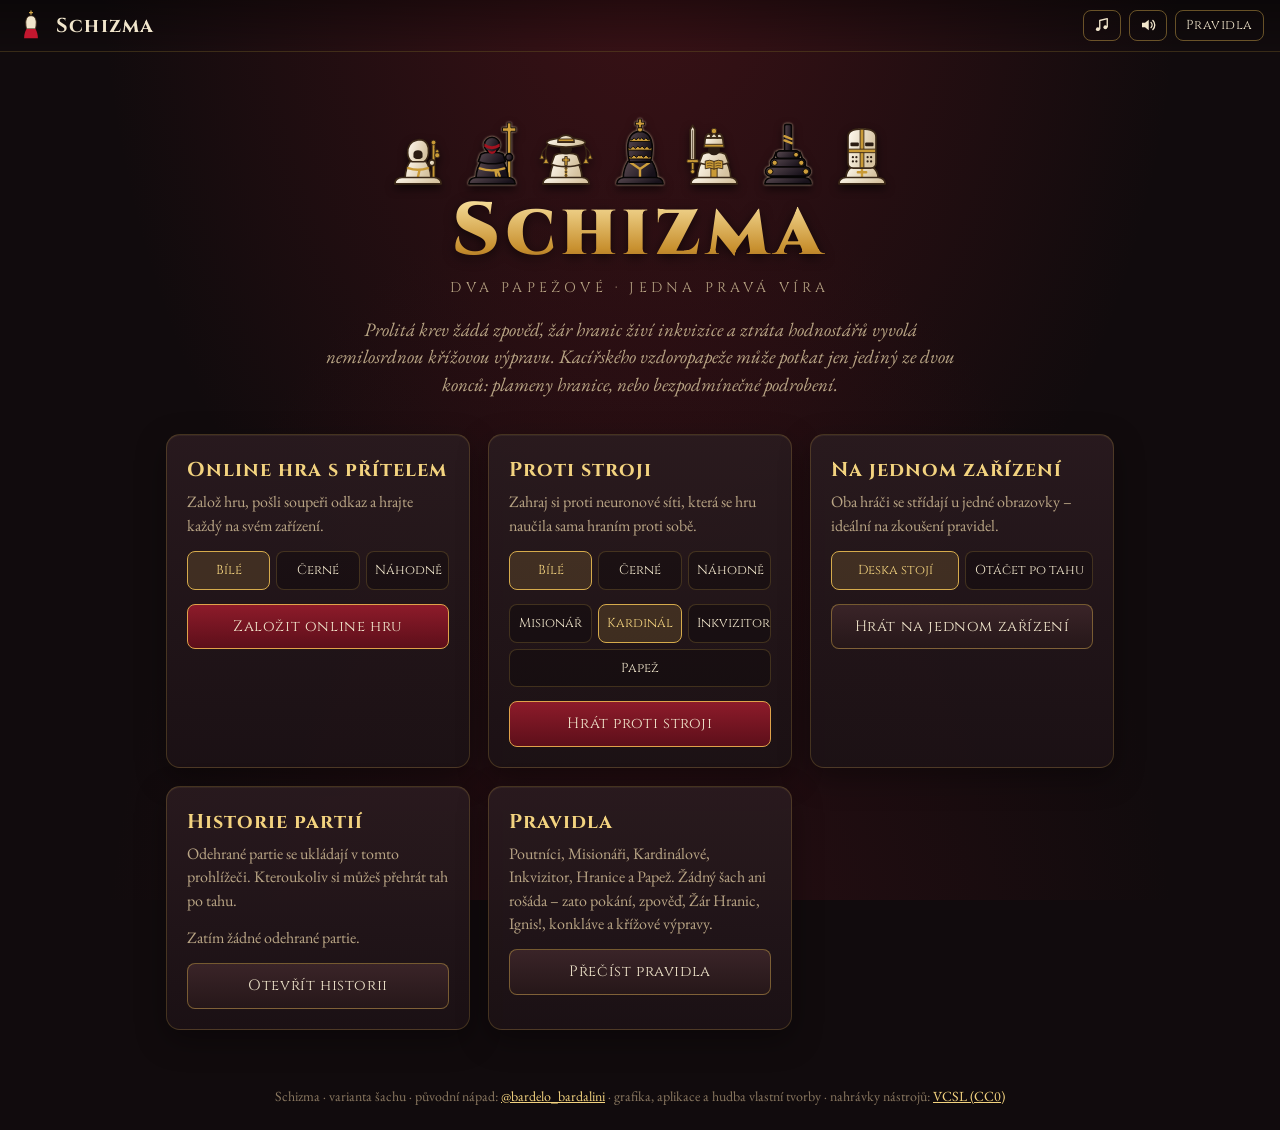
==== commit 56b98474: "Pravidla (kosmetika): Exstirpatio a Abjuratio místo Anathemy a Interdiktu, Ignis! do Žáru Hranice, S" ====
--- a/index.html
+++ b/index.html
@@ -10,8 +10,8 @@
   <link rel="preconnect" href="https://fonts.googleapis.com">
   <link rel="preconnect" href="https://fonts.gstatic.com" crossorigin>
   <link href="https://fonts.googleapis.com/css2?family=Cinzel:wght@400;700;900&family=EB+Garamond:ital,wght@0,400;0,600;1,400&display=swap" rel="stylesheet">
-  <link rel="stylesheet" href="css/style.css?v=25">
-  <link rel="stylesheet" href="css/fx.css?v=25">
+  <link rel="stylesheet" href="css/style.css?v=26">
+  <link rel="stylesheet" href="css/fx.css?v=26">
 </head>
 <body>
   <svg width="0" height="0" style="position:absolute" aria-hidden="true">
@@ -40,7 +40,7 @@
       <div class="hero-pieces" id="hero-pieces"></div>
       <h1>Schizma</h1>
       <div class="sub">DVA PAPEŽOVÉ · JEDNA PRAVÁ VÍRA</div>
-      <p class="lead">Rozhoduje inkvizice, vina a oheň. Figurky po zabití propadají pokání, Hranice planou podle úspěchů Inkvizitora a heretického vzdoropapeže čeká jediný ze dvou konců: plameny hranice, nebo potupné podrobení.</p>
+      <p class="lead">Prolitá krev žádá zpověď, žár hranic živí inkvizice a ztráta hodnostářů vyvolá nemilosrdnou křížovou výpravu. Kacířského vzdoropapeže může potkat jen jediný ze dvou konců: plameny hranice, nebo bezpodmínečné podrobení.</p>
     </section>
     <section class="cards">
       <div class="card continue" id="continue-card" hidden>
@@ -175,6 +175,6 @@
     <div class="rbody" id="rules-body"></div>
   </dialog>
 
-  <script type="module" src="js/app.js?v=25"></script>
+  <script type="module" src="js/app.js?v=26"></script>
 </body>
 </html>
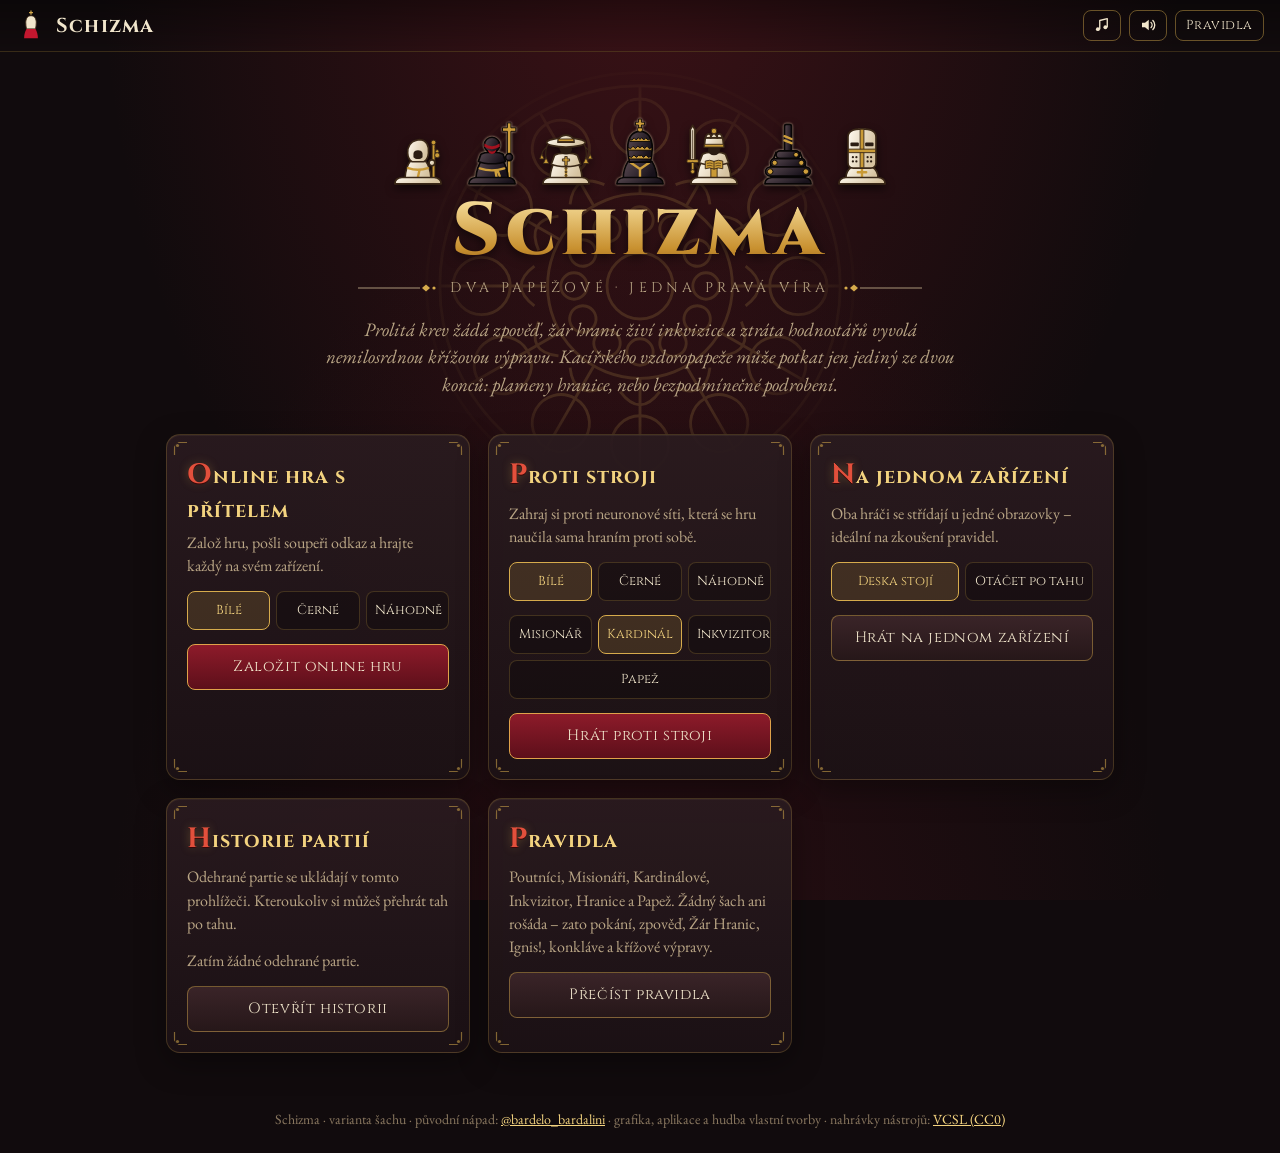
==== commit 2998f832: "Hořící Hranice (1. i 2. úroveň Žáru) a středověká výzdoba: svitky, pergamen, bula s pečetí, kování d" ====
--- a/index.html
+++ b/index.html
@@ -10,8 +10,9 @@
   <link rel="preconnect" href="https://fonts.googleapis.com">
   <link rel="preconnect" href="https://fonts.gstatic.com" crossorigin>
   <link href="https://fonts.googleapis.com/css2?family=Cinzel:wght@400;700;900&family=EB+Garamond:ital,wght@0,400;0,600;1,400&display=swap" rel="stylesheet">
-  <link rel="stylesheet" href="css/style.css?v=26">
-  <link rel="stylesheet" href="css/fx.css?v=26">
+  <link rel="stylesheet" href="css/style.css?v=28">
+  <link rel="stylesheet" href="css/fx.css?v=28">
+  <link rel="stylesheet" href="css/medieval.css?v=28">
 </head>
 <body>
   <svg width="0" height="0" style="position:absolute" aria-hidden="true">
@@ -133,7 +134,7 @@
           <button class="btn small primary" type="submit">Odeslat</button>
         </form>
       </div>
-      <div class="panel">
+      <div class="panel scroll chronicle">
         <h3>Kronika</h3>
         <div class="story" id="story"></div>
       </div>
@@ -145,7 +146,7 @@
           <button class="btn small" id="btn-resign" type="button">Vzdát se</button>
         </div>
       </div>
-      <div class="panel">
+      <div class="panel scroll ledger">
         <h3>Zápis tahů</h3>
         <div class="nav-bar" id="nav-bar">
           <button class="btn small" data-nav="first" type="button" title="Na začátek (Home)">⏮</button>
@@ -175,6 +176,6 @@
     <div class="rbody" id="rules-body"></div>
   </dialog>
 
-  <script type="module" src="js/app.js?v=26"></script>
+  <script type="module" src="js/app.js?v=28"></script>
 </body>
 </html>
--- a/css/style.css
+++ b/css/style.css
@@ -463,8 +463,7 @@
 .heatbadge { display: inline-flex; align-items: center; gap: 3px; margin-left: 6px; padding: 1px 7px 1px 4px; border-radius: 999px; font-size: 12px; letter-spacing: .05em; vertical-align: 2px; border: 1px solid rgba(240,122,26,.35); color: #f3c27a; background: rgba(240,122,26,.08); }
 .heatbadge .ico { width: 14px; height: 14px; }
 .heatbadge small { font-size: 11px; opacity: .75; margin-left: 2px; }
-.heatbadge.lv2 { border-color: rgba(255,140,30,.7); background: rgba(255,120,20,.18); color: #ffd08a; }
-.heatbadge.lv3 { border-color: #ff8a1a; background: rgba(255,90,10,.3); color: #fff0c0; box-shadow: 0 0 10px rgba(255,110,20,.5); animation: heatpulse 1.6s ease-in-out infinite; }
+.heatbadge.lv2 { border-color: #ff8a1a; background: rgba(255,90,10,.3); color: #fff0c0; box-shadow: 0 0 10px rgba(255,110,20,.5); animation: heatpulse 1.6s ease-in-out infinite; }
 @keyframes heatpulse { 50% { box-shadow: 0 0 16px rgba(255,130,30,.8); } }
 .crubadge { display: inline-block; width: 16px; height: 16px; margin-left: 5px; vertical-align: -2px; }
 .crubadge .ico { width: 100%; height: 100%; }
--- a/css/fx.css
+++ b/css/fx.css
@@ -159,31 +159,72 @@
   88% { transform: translateY(3%) scale(1.08, .9); }
 }
 .piece .heat { position: absolute; inset: 4%; width: 92%; height: 92%; overflow: visible; display: none; filter: drop-shadow(0 0 5px rgba(255, 120, 20, .6)); }
-.piece[data-heat="2"] .heat, .piece[data-heat="3"] .heat { display: block; }
-.piece .heat .h2 { display: none; }
-.piece[data-heat="3"] .heat .h2 { display: inline; }
+.piece[data-heat="2"] .heat { display: block; }
 .piece[data-heat="2"] .pc { transform: translateY(-5%); }
-.piece[data-heat="3"] .pc { transform: translateY(-11%); }
 .piece.heat-in .heat { animation: chipdrop .55s cubic-bezier(.3, 1.4, .5, 1); }
 .piece.heat-out .heat { display: block; animation: chipout .6s ease-in forwards; }
-.piece.heat-out .rflame { animation: quenchflame .6s ease-in forwards; }
+
+/* ---------- Hořící Hranice: 1. úroveň plápolá, 2. úroveň šlehá plameny nad kůl a sype jiskry ---------- */
+.rflame, .rfront, .rembers { position: absolute; pointer-events: none; transform-origin: 50% 100%; }
+/* plameny za kůlem – vyšlehnou nad horní poleno (pata kůlu ≈ 47 % pole) */
+.rflame { left: 31%; width: 38%; top: 19%; height: 32%; }
+.piece[data-heat="2"] .rflame { left: 16%; width: 68%; top: -8%; height: 58%; }
+/* plamínky před polény */
+.rfront { left: 22%; width: 56%; top: 47%; height: 20%; opacity: .92; }
+.piece[data-heat="2"] .rfront { left: 14%; width: 72%; top: 33%; height: 33%; }
+.rflame i, .rfront i {
+  position: absolute; bottom: 0; left: 30%; width: 40%; height: 100%;
+  background: url("data:image/svg+xml,%3Csvg xmlns='http://www.w3.org/2000/svg' viewBox='0 0 40 60' preserveAspectRatio='none'%3E%3Cdefs%3E%3CradialGradient id='a' cx='.5' cy='.82' r='.8'%3E%3Cstop offset='0' stop-color='%23fff6b8'/%3E%3Cstop offset='.3' stop-color='%23ffc53a'/%3E%3Cstop offset='.62' stop-color='%23f5600f'/%3E%3Cstop offset='1' stop-color='%23b01a08'/%3E%3C/radialGradient%3E%3C/defs%3E%3Cpath d='M20 0C23 13 37 23 37 41A17 17 0 0 1 3 41C3 31 10 24 13 15C15 21 16 23 18 24C20 17 21 8 20 0Z' fill='url(%23a)'/%3E%3Cpath d='M20 27C22 34 29 38 29 46A9 9 0 0 1 11 46C11 40 15 36 17 31C18 34 19 35 20 35Z' fill='%23fff4c0' opacity='.85'/%3E%3C/svg%3E") center bottom / 100% 100% no-repeat;
+  transform-origin: 50% 100%; animation: rflick .8s ease-in-out infinite alternate;
+  filter: drop-shadow(0 0 3px rgba(255, 110, 20, .75));
+}
+.rflame i:nth-child(1) { left: 6%; width: 38%; height: 72%; animation-duration: .7s; animation-delay: -.3s; }
+.rflame i:nth-child(3) { left: 56%; width: 38%; height: 78%; animation-duration: .85s; animation-delay: -.55s; }
+.rflame i:nth-child(n+4) { display: none; }
+.piece[data-heat="2"] .rflame i:nth-child(1) { left: 4%; width: 34%; height: 62%; }
+.piece[data-heat="2"] .rflame i:nth-child(2) { left: 28%; width: 44%; height: 100%; }
+.piece[data-heat="2"] .rflame i:nth-child(3) { left: 62%; width: 34%; height: 68%; }
+.piece[data-heat="2"] .rflame i:nth-child(4) { display: block; left: 16%; width: 30%; height: 82%; animation-duration: .62s; animation-delay: -.2s; }
+.piece[data-heat="2"] .rflame i:nth-child(5) { display: block; left: 54%; width: 30%; height: 88%; animation-duration: .74s; animation-delay: -.45s; }
+.rfront i { width: 30%; left: 4%; height: 70%; animation-duration: .66s; animation-delay: -.15s; }
+.rfront i:nth-child(2) { left: 66%; height: 80%; animation-duration: .78s; animation-delay: -.4s; }
+.rfront i:nth-child(3) { display: none; }
+.piece[data-heat="2"] .rfront i:nth-child(1) { left: 0; width: 30%; height: 82%; }
+.piece[data-heat="2"] .rfront i:nth-child(2) { left: 70%; width: 30%; height: 90%; }
+.piece[data-heat="2"] .rfront i:nth-child(3) { display: block; left: 36%; width: 28%; height: 52%; animation-duration: .58s; animation-delay: -.3s; }
+@keyframes rflick {
+  0% { transform: scale(.92, .86) skewX(-5deg); opacity: .88; }
+  50% { transform: scale(1.04, 1.06) skewX(3deg); }
+  100% { transform: scale(.96, 1.14) skewX(6deg); opacity: 1; }
+}
+/* jiskry a dým jen na 2. úrovni */
+.rembers { display: none; left: 20%; width: 60%; top: -30%; height: 70%; }
+.piece[data-heat="2"] .rembers { display: block; }
+.rembers b { position: absolute; bottom: 10%; width: 7%; aspect-ratio: 1; border-radius: 50%; background: #ffe08a; box-shadow: 0 0 4px 1px #ff7a1a; opacity: 0; animation: rember 1.6s linear infinite; }
+.rembers b:nth-child(1) { left: 30%; --dx: -60%; animation-delay: -.2s; }
+.rembers b:nth-child(2) { left: 60%; --dx: 90%; animation-delay: -.7s; animation-duration: 1.9s; }
+.rembers b:nth-child(3) { left: 45%; --dx: 30%; animation-delay: -1.1s; animation-duration: 1.4s; width: 5%; }
+.rembers b:nth-child(4) { left: 70%; --dx: -40%; animation-delay: -1.5s; width: 5%; }
+@keyframes rember { 0% { transform: translate(0, 0); opacity: 0; } 15% { opacity: 1; } 100% { transform: translate(calc(var(--dx) * 3), -520%); opacity: 0; } }
+.rembers u { position: absolute; left: 30%; bottom: 40%; width: 40%; aspect-ratio: 1; border-radius: 50%; filter: blur(2px); background: radial-gradient(circle, rgba(90, 80, 80, .55), transparent 70%); opacity: 0; animation: rsmoke 2.6s ease-out infinite; }
+@keyframes rsmoke { 0% { transform: translate(0, 0) scale(.5); opacity: 0; } 25% { opacity: .7; } 100% { transform: translate(25%, -170%) scale(1.8); opacity: 0; } }
+/* žhnoucí pole pod hořící Hranicí */
+.piece.rook::before { content: ''; position: absolute; left: 8%; right: 8%; top: 40%; bottom: 2%; border-radius: 50%; pointer-events: none;
+  background: radial-gradient(ellipse at 50% 60%, rgba(255, 140, 30, .38), rgba(255, 90, 10, .12) 55%, transparent 72%); animation: rglow 1.8s ease-in-out infinite alternate; }
+.piece.rook[data-heat="2"]::before { left: -8%; right: -8%; top: 8%; bottom: -6%; background: radial-gradient(ellipse at 50% 62%, rgba(255, 150, 40, .62), rgba(255, 80, 10, .26) 50%, transparent 72%); animation-duration: 1.1s; }
+@keyframes rglow { from { opacity: .7; } to { opacity: 1; } }
+.piece.rook.die::before, .piece.rook.die .rflame, .piece.rook.die .rfront, .piece.rook.die .rembers { animation: quenchflame .5s ease-in forwards; }
+/* Hranice při skoku nese plameny s sebou */
+.piece.moving.leap .rflame, .piece.moving.leap .rfront, .piece.moving.leap .rembers { animation: leapfx .52s cubic-bezier(.3, .6, .4, 1); }
+@keyframes leapfx { 18% { transform: translateY(6%); } 55% { transform: translateY(-58%) rotate(-6deg); } 88% { transform: translateY(3%); } }
+/* rozpálení: plameny vzplanou; ztráta Žáru: stáhnou se zpět na 1. úroveň */
+.piece.heat-in .rflame, .piece.heat-in .rfront { animation: flareup .9s ease-out; }
+@keyframes flareup { 0% { transform: scale(.6); } 35% { transform: scale(1.45, 1.6); filter: brightness(1.5); } }
+.piece.heat-out .rflame, .piece.heat-out .rfront, .piece.heat-out .rembers { animation: shrinkflame .6s ease-in forwards; }
+@keyframes shrinkflame { to { transform: scale(.55, .45); opacity: .55; } }
 @keyframes quenchflame { to { opacity: 0; transform: translateY(20%) scaleY(.2); } }
-
-/* plamínky na vrcholu kůlu podle Žáru */
-.rflame { position: absolute; left: 41%; top: -2%; width: 18%; height: 22%; pointer-events: none; display: none; z-index: 2; }
-.piece[data-heat="2"] .rflame, .piece[data-heat="3"] .rflame { display: block; }
-.piece[data-heat="3"] .rflame { left: 36%; width: 28%; height: 32%; top: -16%; }
-.rflame i {
-  position: absolute; bottom: 0; left: 20%; width: 60%; height: 100%;
-  border-radius: 50% 50% 45% 45% / 65% 65% 35% 35%;
-  background: radial-gradient(circle at 50% 75%, #fff6b0, #ffb12e 35%, #ff4d0f 65%, rgba(180, 20, 0, 0) 75%);
-  mix-blend-mode: screen; transform-origin: 50% 100%; animation: rflame .9s ease-in-out infinite alternate;
-}
-.rflame i:nth-child(2) { left: 0; width: 50%; height: 70%; animation-duration: .7s; animation-delay: -.3s; }
-.rflame i:nth-child(3) { left: 50%; width: 50%; height: 75%; animation-duration: .8s; animation-delay: -.5s; }
-@keyframes rflame { from { transform: scaleY(.85) skewX(-6deg); opacity: .85; } to { transform: scaleY(1.12) skewX(6deg); opacity: 1; } }
-.piece.w[data-heat="2"] .pc, .piece.w[data-heat="3"] .pc { filter: drop-shadow(0 0 4px rgba(255, 120, 20, .55)) drop-shadow(0 2px 1.5px rgba(0,0,0,.55)); }
-.piece.b[data-heat="2"] .pc, .piece.b[data-heat="3"] .pc { filter: drop-shadow(0 0 .6px rgba(255, 228, 190, .85)) drop-shadow(0 0 5px rgba(255, 120, 20, .65)) drop-shadow(0 2px 1.5px rgba(0,0,0,.55)); }
+.piece.w[data-heat="2"] .pc { filter: drop-shadow(0 0 4px rgba(255, 120, 20, .55)) drop-shadow(0 2px 1.5px rgba(0,0,0,.55)); }
+.piece.b[data-heat="2"] .pc { filter: drop-shadow(0 0 .6px rgba(255, 228, 190, .85)) drop-shadow(0 0 5px rgba(255, 120, 20, .65)) drop-shadow(0 2px 1.5px rgba(0,0,0,.55)); }
 
 .scorchring { position: absolute; inset: 10%; border-radius: 50%; border: 2px solid rgba(255, 140, 30, .8); animation: scorchring .8s ease-out forwards; }
 @keyframes scorchring { from { transform: scale(.4); opacity: 1; } to { transform: scale(1.6); opacity: 0; } }
@@ -229,7 +270,8 @@
   100% { transform: translate(-50%, -62%); opacity: 0; }
 }
 @media (prefers-reduced-motion: reduce) {
-  .piece.moving.leap .pc, .rflame i { animation: none; }
+  .piece.moving.leap .pc, .rflame i, .rfront i, .piece.rook::before { animation: none; }
+  .rembers { display: none !important; }
 }
 
 /* ---------- Zajetí Papeže ---------- */
--- a/css/medieval.css
+++ b/css/medieval.css
@@ -0,0 +1,190 @@
+/* Schizma – středověká výzdoba: pergameny, svitky, papežská bula s pečetí, kování desky, rozeta a iniciály.
+   Vše jen CSS a vlastní SVG (žádné cizí obrázky). */
+
+:root {
+  /* zrnitost a skvrny pergamenu (statický SVG šum, žádný živý filtr) */
+  --parch-grain: url("data:image/svg+xml,%3Csvg xmlns='http://www.w3.org/2000/svg' width='240' height='240'%3E%3Cfilter id='g'%3E%3CfeTurbulence type='fractalNoise' baseFrequency='.85' numOctaves='3' stitchTiles='stitch'/%3E%3CfeColorMatrix values='0 0 0 0 .40 0 0 0 0 .26 0 0 0 0 .10 0 0 0 .20 0'/%3E%3C/filter%3E%3Cfilter id='s'%3E%3CfeTurbulence type='fractalNoise' baseFrequency='.018' numOctaves='2' seed='7' stitchTiles='stitch'/%3E%3CfeColorMatrix values='0 0 0 0 .55 0 0 0 0 .36 0 0 0 0 .12 0 0 -1.4 0 .62'/%3E%3C/filter%3E%3Crect width='100%25' height='100%25' filter='url(%23s)'/%3E%3Crect width='100%25' height='100%25' filter='url(%23g)'/%3E%3C/svg%3E");
+  --parch-base: radial-gradient(ellipse at 50% 35%, #f8eccf 0%, #efdcb2 55%, #dcc08a 100%);
+  --rubric: #a3201a;
+}
+
+/* ---------- Pergamen: společný vzhled a barvy písma na světlém podkladu ---------- */
+.panel.scroll, dialog.rules, .overlay .box {
+  --ink: #2e1d10; --muted: #5e4527; --dim: #846946; --gold: #8b5a14; --gold2: var(--rubric); --line: rgba(110, 70, 25, .28);
+  background: var(--parch-grain), var(--parch-base);
+  color: var(--ink);
+}
+
+/* tlačítka zůstávají tmavá se světlým písmem */
+.panel.scroll .btn, dialog.rules .btn, .overlay .box .btn { color: #f1e6cc; }
+.panel.scroll .btn:disabled, .panel.scroll .btn[disabled] { opacity: .5; }
+
+/* ---------- Kronika a Zápis tahů jako rozvinuté svitky ---------- */
+.panel.scroll {
+  position: relative; margin: 9px 6px; border: 0; border-radius: 2px;
+  padding: 14px 16px 14px;
+  box-shadow: inset 0 0 26px rgba(120, 70, 20, .42), inset 0 0 2px rgba(90, 50, 10, .6), 0 8px 22px rgba(0, 0, 0, .45);
+}
+.panel.scroll::before, .panel.scroll::after {
+  content: ''; position: absolute; left: -9px; right: -9px; height: 15px; border-radius: 8px; pointer-events: none;
+  background:
+    radial-gradient(circle at 6px 50%, #6b4421 0 4px, #3a220e 4.5px, transparent 5.5px),
+    radial-gradient(circle at calc(100% - 6px) 50%, #6b4421 0 4px, #3a220e 4.5px, transparent 5.5px),
+    linear-gradient(180deg, #8f6a3c, #f3e3bd 32%, #d8bb83 62%, #84602f);
+  box-shadow: 0 3px 5px rgba(0, 0, 0, .45);
+}
+.panel.scroll::before { top: -8px; }
+.panel.scroll::after { bottom: -8px; }
+.panel.scroll h3 { color: var(--rubric); display: flex; align-items: center; gap: 7px; }
+.panel.scroll h3::after { content: ''; flex: 1; height: 7px; opacity: .7;
+  background: url("data:image/svg+xml,%3Csvg xmlns='http://www.w3.org/2000/svg' viewBox='0 0 120 8' preserveAspectRatio='none'%3E%3Cpath d='M0 4 H110' stroke='%23a3201a' stroke-width='.8'/%3E%3Cpath d='M112 4 l4 -3.4 l4 3.4 l-4 3.4 z' fill='%23a3201a'/%3E%3C/svg%3E") center / 100% 100% no-repeat; }
+.panel.scroll .story .tip.pre { color: #2b5299; }
+.panel.scroll .moves li { border-bottom-color: rgba(110, 70, 25, .2); }
+.panel.scroll .moves li::before { color: var(--dim); font-style: italic; }
+.panel.scroll .moves .mv.last { color: var(--rubric); font-weight: 600; }
+.panel.scroll .moves .mv[data-ply]:hover { background: rgba(163, 32, 26, .1); }
+.panel.scroll .mini.b .pc { filter: none; }
+.panel.scroll .mini.w .pc { filter: drop-shadow(0 0 .7px rgba(0, 0, 0, .95)); }
+
+/* svíce u Kroniky, brk u Zápisu tahů */
+.chronicle h3::before, .ledger h3::before { content: ''; width: 15px; height: 18px; flex: none; background: center / contain no-repeat; }
+.chronicle h3::before {
+  background-image: url("data:image/svg+xml,%3Csvg xmlns='http://www.w3.org/2000/svg' viewBox='0 0 15 18'%3E%3Cpath d='M7.5 .5 C5.6 3 5.3 4.4 5.3 5.4 A2.2 2.2 0 0 0 9.7 5.4 C9.7 4.2 8.6 3 7.5 .5Z' fill='%23f39a1e'/%3E%3Cpath d='M7.5 3.3 C6.8 4.4 6.7 5 6.7 5.5 A.8 .8 0 0 0 8.3 5.5 C8.3 4.9 7.9 4.3 7.5 3.3Z' fill='%23fff2a8'/%3E%3Cpath d='M7.5 6.9 V8.2' stroke='%232a1608' stroke-width='.6'/%3E%3Crect x='5' y='8' width='5' height='8' rx='.8' fill='%23f3e6c4' stroke='%237a5a2a' stroke-width='.5'/%3E%3Cpath d='M9.2 8.4 C9.6 9.8 9.4 10.6 9.6 11.6' stroke='%23e0cfa4' stroke-width='.7' fill='none'/%3E%3Cellipse cx='7.5' cy='16.6' rx='5' ry='1.2' fill='%238b5a14'/%3E%3C/svg%3E");
+  animation: candle 2.2s ease-in-out infinite alternate; transform-origin: 50% 100%;
+}
+@keyframes candle { 50% { filter: drop-shadow(0 0 3px rgba(255, 160, 40, .8)); } }
+.ledger h3::before {
+  background-image: url("data:image/svg+xml,%3Csvg xmlns='http://www.w3.org/2000/svg' viewBox='0 0 15 18'%3E%3Cpath d='M14 .6 C8 2 4.5 6.5 3.2 12.6 L4.4 13 C6 9.5 8 7.5 10.6 6.2 C9 6.1 8.2 6.4 7.3 6.9 C9 4.4 11 3.4 12.4 3 C11.4 2.8 10.6 3 9.9 3.3 C11.2 1.8 12.6 1.1 14 .6Z' fill='%23f3e6c4' stroke='%235e4527' stroke-width='.5'/%3E%3Cpath d='M13.4 1 L3.7 13' stroke='%235e4527' stroke-width='.5'/%3E%3Cpath d='M3.6 12.8 L2.4 16.6 L4.6 13.2Z' fill='%232e1d10'/%3E%3Ccircle cx='2.3' cy='17' r='.9' fill='%23a3201a'/%3E%3C/svg%3E");
+}
+
+/* ---------- Ohlášení jako rozvinuté svitky s rolemi po stranách ---------- */
+.procl { --roll-d: #7b5730; --roll-l: #f3e3bd; --roll-m: #c9a46a; border-radius: 2px; }
+.procl::before, .procl::after {
+  content: ''; position: absolute; top: -9%; bottom: -9%; width: calc(var(--bs) * .028); border-radius: 999px; pointer-events: none;
+  background:
+    radial-gradient(ellipse 80% 9% at 50% 4%, var(--roll-d) 0 60%, transparent 66%),
+    radial-gradient(ellipse 80% 9% at 50% 96%, var(--roll-d) 0 60%, transparent 66%),
+    linear-gradient(90deg, var(--roll-d), var(--roll-l) 38%, var(--roll-m) 68%, var(--roll-d));
+  box-shadow: 0 4px 10px rgba(0, 0, 0, .5);
+}
+.procl::before { left: calc(var(--bs) * -.02); }
+.procl::after { right: calc(var(--bs) * -.02); }
+.procl.ignis { --roll-d: #2a0c04; --roll-l: #c4581c; --roll-m: #7a2a08; }
+.procl.sede { --roll-d: #0d0a10; --roll-l: #6a6070; --roll-m: #2c2732; }
+.procl.habemus { --roll-d: #8a6420; --roll-l: #fffbe8; --roll-m: #e7cf8a; }
+.procl.crusade { --roll-d: #4a0610; --roll-l: #f1d488; --roll-m: #a8822e; }
+.procl.inquisition { --roll-d: #22030a; --roll-l: #c9202f; --roll-m: #5e0815; }
+.procl.heat { --roll-d: #6a1e04; --roll-l: #ffe08a; --roll-m: #d9701c; }
+.procl.captive { --roll-d: #3a4048; --roll-l: #eef1f5; --roll-m: #9aa2ad; }
+.procl.anathema { --roll-d: #070304; --roll-l: #8d1020; --roll-m: #3a0a12; }
+.procl.interdict { --roll-d: #150f1c; --roll-l: #e2b25c; --roll-m: #3b2d4a; }
+
+/* ---------- Okna (Konkláve, Spása, volba Hranice…) jako listina; konec partie jako papežská bula s pečetí ---------- */
+.overlay .box {
+  border: 1px solid rgba(110, 65, 20, .65); border-radius: 3px;
+  box-shadow: inset 0 0 30px rgba(120, 70, 20, .45), inset 0 0 2px rgba(90, 50, 10, .7), 0 20px 50px rgba(0, 0, 0, .7);
+}
+.overlay h2 { color: var(--rubric); }
+.overlay h2::before, .overlay h2::after { content: '✠'; font-size: .55em; vertical-align: .3em; margin: 0 .45em; opacity: .8; }
+.promo-opts button { background: rgba(255, 250, 235, .45); border-color: rgba(110, 70, 25, .35); }
+.promo-opts button:hover { background: rgba(255, 250, 235, .8); border-color: var(--rubric); }
+.overlay.final .box { position: relative; margin-bottom: calc(var(--bs) * .1); padding-bottom: 26px; }
+.overlay.final .box::before {
+  content: ''; position: absolute; left: 50%; bottom: calc(var(--bs) * -.07); width: 26px; height: calc(var(--bs) * .075); transform: translateX(-50%); pointer-events: none;
+  background: linear-gradient(90deg, transparent 18%, #a3201a 18% 40%, transparent 40% 60%, #d6ab4c 60% 82%, transparent 82%);
+}
+.overlay.final .box::after {
+  content: ''; position: absolute; left: 50%; bottom: calc(var(--bs) * -.125); width: calc(var(--bs) * .11); height: calc(var(--bs) * .11); min-width: 52px; min-height: 52px; transform: translateX(-50%) rotate(-8deg); pointer-events: none;
+  background: url("data:image/svg+xml,%3Csvg xmlns='http://www.w3.org/2000/svg' viewBox='0 0 60 60'%3E%3Cdefs%3E%3CradialGradient id='w' cx='.4' cy='.35' r='.7'%3E%3Cstop offset='0' stop-color='%23e0414a'/%3E%3Cstop offset='.6' stop-color='%23a3141f'/%3E%3Cstop offset='1' stop-color='%235a0610'/%3E%3C/radialGradient%3E%3C/defs%3E%3Cpath d='M30 2 C38 1 44 5 49 9 C55 13 58 20 57 28 C59 36 56 44 50 50 C45 56 37 59 29 58 C21 59 13 55 9 49 C3 43 1 36 2 29 C1 21 5 13 11 8 C16 4 23 1 30 2Z' fill='url(%23w)'/%3E%3Ccircle cx='30' cy='30' r='19' fill='none' stroke='%23670912' stroke-width='2.4'/%3E%3Ccircle cx='30' cy='30' r='19' fill='none' stroke='%23f08a8a' stroke-width='.6' stroke-dasharray='1.5 2.2' opacity='.7'/%3E%3Cpath d='M27.6 15 H32.4 V24.6 H41 V29.4 H32.4 V45 H27.6 V29.4 H19 V24.6 H27.6Z' fill='%23700a14'/%3E%3Cpath d='M27.6 15 H32.4 V24.6 H41 V29.4 H32.4 V45 H27.6 V29.4 H19 V24.6 H27.6Z' fill='none' stroke='%23ff9a9a' stroke-width='.5' opacity='.6' transform='translate(-.6 -.6)'/%3E%3C/svg%3E") center / contain no-repeat;
+  filter: drop-shadow(0 4px 5px rgba(0, 0, 0, .55));
+  animation: sealdrop .7s .45s cubic-bezier(.3, 1.5, .5, 1) backwards;
+}
+@keyframes sealdrop { from { transform: translateX(-50%) translateY(-60%) rotate(-40deg) scale(1.6); opacity: 0; } }
+
+/* ---------- Pravidla a Historie jako stránka kodexu ---------- */
+dialog.rules { border: 1px solid #7a5426; border-radius: 4px; box-shadow: inset 0 0 40px rgba(120, 70, 20, .45), 0 30px 80px rgba(0, 0, 0, .8); }
+.rules .rhead { background: linear-gradient(180deg, #e6cf9c, #d5b77c); border-bottom: 3px double rgba(110, 60, 20, .55); }
+.rules .rhead h2 { color: var(--rubric); }
+.rules h3 { color: var(--rubric); }
+.rules h3::before { content: '✠'; margin-right: .4em; font-size: .9em; color: var(--rubric); }
+.rules .rbody > p.note:first-child { font-size: 18px; color: var(--muted); }
+.rules .rbody > p.note:first-child::first-letter {
+  float: left; font-family: var(--font-title); font-weight: 900; font-style: normal; font-size: 3.4em; line-height: .82;
+  margin: 6px 10px 0 0; padding: 8px 9px 6px; color: #fbe7a6; border-radius: 3px;
+  background:
+    radial-gradient(circle at 20% 20%, rgba(255, 220, 140, .35) 0 2px, transparent 3px) 0 0 / 10px 10px,
+    linear-gradient(160deg, #b3261c, #6e0f0c);
+  border: 2px solid #c79a3c; box-shadow: 0 0 0 1px #5a3a12, 0 2px 4px rgba(0, 0, 0, .35);
+  text-shadow: 0 1px 0 #5a0a08;
+}
+.rules td, .rules th { border-bottom-color: rgba(110, 70, 25, .25); }
+.rules th { color: var(--rubric); }
+.rules .cheat { background: rgba(163, 32, 26, .07); border-left-color: var(--rubric); }
+.rules .mini.b .pc { filter: none; }
+.history .hres.win { color: #2f6b1f; } .history .hres.loss { color: #9b1b1b; }
+.history .hrow { border-bottom-color: rgba(110, 70, 25, .25); }
+dialog.rules ::-webkit-scrollbar { width: 10px; }
+dialog.rules ::-webkit-scrollbar-thumb { background: rgba(110, 70, 25, .45); border-radius: 5px; }
+
+/* ---------- Kování rámu šachovnice: zlaté rohy a nýty ---------- */
+.frame { --fp: 14px; }
+.frame::before {
+  content: ''; position: absolute; inset: 0; border-radius: inherit; pointer-events: none; z-index: 0;
+  --c: url("data:image/svg+xml,%3Csvg xmlns='http://www.w3.org/2000/svg' viewBox='0 0 44 44'%3E%3Cg fill='none' stroke='%23e3bb5c' stroke-width='1.8' stroke-linecap='round'%3E%3Cpath d='M3 22 V7 Q3 3 7 3 H22'/%3E%3Cpath d='M22 3 Q27 3 29 6 M3 22 Q3 27 6 29'/%3E%3C/g%3E%3Ccircle cx='7.5' cy='7.5' r='3.4' fill='%23f3d37f' stroke='%237a5414' stroke-width='.8'/%3E%3Cpath d='M31 6.5 l2.6 -2.2 l2.6 2.2 l-2.6 2.2z M6.5 31 l-2.2 2.6 l2.2 2.6 l2.2 -2.6z' fill='%23e3bb5c'/%3E%3C/svg%3E");
+  background:
+    var(--c) left top / 44px 44px no-repeat,
+    radial-gradient(circle, #f6d98a 0 1.4px, #8a6420 2px, transparent 2.6px) var(--fp) 0 / calc(var(--bs) / 8) var(--fp) repeat-x,
+    radial-gradient(circle, #f6d98a 0 1.4px, #8a6420 2px, transparent 2.6px) var(--fp) 100% / calc(var(--bs) / 8) var(--fp) repeat-x,
+    radial-gradient(circle, #f6d98a 0 1.4px, #8a6420 2px, transparent 2.6px) 0 var(--fp) / var(--fp) calc(var(--bs) / 8) repeat-y,
+    radial-gradient(circle, #f6d98a 0 1.4px, #8a6420 2px, transparent 2.6px) 100% var(--fp) / var(--fp) calc(var(--bs) / 8) repeat-y;
+}
+.frame::after {
+  content: ''; position: absolute; inset: 0; pointer-events: none; z-index: 0;
+  background: var(--c2) right top / 44px 44px no-repeat, var(--c3) left bottom / 44px 44px no-repeat, var(--c4) right bottom / 44px 44px no-repeat;
+  --c2: url("data:image/svg+xml,%3Csvg xmlns='http://www.w3.org/2000/svg' viewBox='0 0 44 44'%3E%3Cg transform='matrix(-1 0 0 1 44 0)'%3E%3Cg fill='none' stroke='%23e3bb5c' stroke-width='1.8' stroke-linecap='round'%3E%3Cpath d='M3 22 V7 Q3 3 7 3 H22'/%3E%3Cpath d='M22 3 Q27 3 29 6 M3 22 Q3 27 6 29'/%3E%3C/g%3E%3Ccircle cx='7.5' cy='7.5' r='3.4' fill='%23f3d37f' stroke='%237a5414' stroke-width='.8'/%3E%3Cpath d='M31 6.5 l2.6 -2.2 l2.6 2.2 l-2.6 2.2z M6.5 31 l-2.2 2.6 l2.2 2.6 l2.2 -2.6z' fill='%23e3bb5c'/%3E%3C/g%3E%3C/svg%3E");
+  --c3: url("data:image/svg+xml,%3Csvg xmlns='http://www.w3.org/2000/svg' viewBox='0 0 44 44'%3E%3Cg transform='matrix(1 0 0 -1 0 44)'%3E%3Cg fill='none' stroke='%23e3bb5c' stroke-width='1.8' stroke-linecap='round'%3E%3Cpath d='M3 22 V7 Q3 3 7 3 H22'/%3E%3Cpath d='M22 3 Q27 3 29 6 M3 22 Q3 27 6 29'/%3E%3C/g%3E%3Ccircle cx='7.5' cy='7.5' r='3.4' fill='%23f3d37f' stroke='%237a5414' stroke-width='.8'/%3E%3Cpath d='M31 6.5 l2.6 -2.2 l2.6 2.2 l-2.6 2.2z M6.5 31 l-2.2 2.6 l2.2 2.6 l2.2 -2.6z' fill='%23e3bb5c'/%3E%3C/g%3E%3C/svg%3E");
+  --c4: url("data:image/svg+xml,%3Csvg xmlns='http://www.w3.org/2000/svg' viewBox='0 0 44 44'%3E%3Cg transform='matrix(-1 0 0 -1 44 44)'%3E%3Cg fill='none' stroke='%23e3bb5c' stroke-width='1.8' stroke-linecap='round'%3E%3Cpath d='M3 22 V7 Q3 3 7 3 H22'/%3E%3Cpath d='M22 3 Q27 3 29 6 M3 22 Q3 27 6 29'/%3E%3C/g%3E%3Ccircle cx='7.5' cy='7.5' r='3.4' fill='%23f3d37f' stroke='%237a5414' stroke-width='.8'/%3E%3Cpath d='M31 6.5 l2.6 -2.2 l2.6 2.2 l-2.6 2.2z M6.5 31 l-2.2 2.6 l2.2 2.6 l2.2 -2.6z' fill='%23e3bb5c'/%3E%3C/g%3E%3C/svg%3E");
+}
+.frame > .board { z-index: 1; }
+
+/* ---------- Hráči: erbovní štíty místo koleček ---------- */
+.player .disc {
+  width: 18px; height: 21px; border-radius: 2px 2px 50% 50% / 2px 2px 75% 75%;
+  border: 2px solid var(--gold); position: relative;
+}
+.player .disc::after { content: ''; position: absolute; inset: 3px 4px 5px;
+  background: linear-gradient(var(--x-c), var(--x-c)) 50% 0 / 2px 100% no-repeat, linear-gradient(var(--x-c), var(--x-c)) 50% 35% / 100% 2px no-repeat; }
+.player .disc.w { --x-c: #a3201a; }
+.player .disc.b { --x-c: #d6ab4c; }
+
+/* ---------- Úvod: gotická rozeta, ornamenty a iniciály ---------- */
+.hero { position: relative; isolation: isolate; }
+.hero::before {
+  content: ''; position: absolute; left: 50%; top: -14px; width: min(440px, 96vw); aspect-ratio: 1; transform: translateX(-50%); z-index: -1; pointer-events: none; opacity: .16;
+  background: url("data:image/svg+xml,%3Csvg xmlns='http://www.w3.org/2000/svg' viewBox='-100 -100 200 200'%3E%3Cg fill='none' stroke='%23e3bb5c' stroke-width='1.3'%3E%3Ccircle r='97'/%3E%3Ccircle r='91'/%3E%3Ccircle r='42'/%3E%3Ccircle r='15'/%3E%3Cg id='p'%3E%3Cpath d='M0 -42 V-91'/%3E%3Ccircle cy='-72' r='13'/%3E%3Cpath d='M-9 -48 Q0 -60 9 -48'/%3E%3Ccircle cy='-30' r='6'/%3E%3C/g%3E%3Cuse href='%23p' transform='rotate(30)'/%3E%3Cuse href='%23p' transform='rotate(60)'/%3E%3Cuse href='%23p' transform='rotate(90)'/%3E%3Cuse href='%23p' transform='rotate(120)'/%3E%3Cuse href='%23p' transform='rotate(150)'/%3E%3Cuse href='%23p' transform='rotate(180)'/%3E%3Cuse href='%23p' transform='rotate(210)'/%3E%3Cuse href='%23p' transform='rotate(240)'/%3E%3Cuse href='%23p' transform='rotate(270)'/%3E%3Cuse href='%23p' transform='rotate(300)'/%3E%3Cuse href='%23p' transform='rotate(330)'/%3E%3C/g%3E%3C/svg%3E") center / contain no-repeat;
+  -webkit-mask: radial-gradient(circle, #000 45%, transparent 72%); mask: radial-gradient(circle, #000 45%, transparent 72%);
+}
+.hero .sub { display: flex; align-items: center; justify-content: center; gap: 12px; }
+.hero .sub::before, .hero .sub::after { content: ''; width: min(80px, 9vw); height: 10px; flex: none;
+  background: url("data:image/svg+xml,%3Csvg xmlns='http://www.w3.org/2000/svg' viewBox='0 0 80 10'%3E%3Cpath d='M0 5 H62' stroke='%23b9a585' stroke-width='.9'/%3E%3Cpath d='M64 5 l4 -3.6 l4 3.6 l-4 3.6z' fill='%23d6ab4c'/%3E%3Ccircle cx='76' cy='5' r='1.6' fill='%23d6ab4c'/%3E%3C/svg%3E") center / 100% 100% no-repeat; }
+.hero .sub::after { transform: scaleX(-1); }
+.card h2::first-letter { font-size: 1.4em; color: #e2503c; text-shadow: 0 1px 0 #3a0608, 0 0 10px rgba(214, 171, 76, .35); }
+.card { position: relative; }
+.card::before { content: ''; position: absolute; inset: 6px; pointer-events: none; border-radius: 10px; opacity: .55;
+  background: var(--k) left top / 22px 22px no-repeat, var(--k2) right top / 22px 22px no-repeat, var(--k3) left bottom / 22px 22px no-repeat, var(--k4) right bottom / 22px 22px no-repeat;
+  --k: url("data:image/svg+xml,%3Csvg xmlns='http://www.w3.org/2000/svg' viewBox='0 0 22 22'%3E%3Cpath d='M1.5 14 V4 Q1.5 1.5 4 1.5 H14' fill='none' stroke='%23d6ab4c' stroke-width='1.2'/%3E%3Ccircle cx='4.5' cy='4.5' r='1.6' fill='%23d6ab4c'/%3E%3C/svg%3E");
+  --k2: url("data:image/svg+xml,%3Csvg xmlns='http://www.w3.org/2000/svg' viewBox='0 0 22 22'%3E%3Cpath d='M20.5 14 V4 Q20.5 1.5 18 1.5 H8' fill='none' stroke='%23d6ab4c' stroke-width='1.2'/%3E%3Ccircle cx='17.5' cy='4.5' r='1.6' fill='%23d6ab4c'/%3E%3C/svg%3E");
+  --k3: url("data:image/svg+xml,%3Csvg xmlns='http://www.w3.org/2000/svg' viewBox='0 0 22 22'%3E%3Cpath d='M1.5 8 V18 Q1.5 20.5 4 20.5 H14' fill='none' stroke='%23d6ab4c' stroke-width='1.2'/%3E%3Ccircle cx='4.5' cy='17.5' r='1.6' fill='%23d6ab4c'/%3E%3C/svg%3E");
+  --k4: url("data:image/svg+xml,%3Csvg xmlns='http://www.w3.org/2000/svg' viewBox='0 0 22 22'%3E%3Cpath d='M20.5 8 V18 Q20.5 20.5 18 20.5 H8' fill='none' stroke='%23d6ab4c' stroke-width='1.2'/%3E%3Ccircle cx='17.5' cy='17.5' r='1.6' fill='%23d6ab4c'/%3E%3C/svg%3E");
+}
+
+@media (max-width: 900px) { .frame { --fp: 10px; } }
+@media (max-width: 420px) {
+  .frame { --fp: 6px; }
+  .frame::before, .frame::after { background-size: 30px 30px, calc(var(--bs) / 8) var(--fp), calc(var(--bs) / 8) var(--fp), var(--fp) calc(var(--bs) / 8), var(--fp) calc(var(--bs) / 8); }
+  .frame::after { background-size: 30px 30px; }
+  .panel.scroll { margin: 9px 8px; }
+}
+@media (prefers-reduced-motion: reduce) {
+  .chronicle h3::before, .overlay.final .box::after { animation: none; }
+}
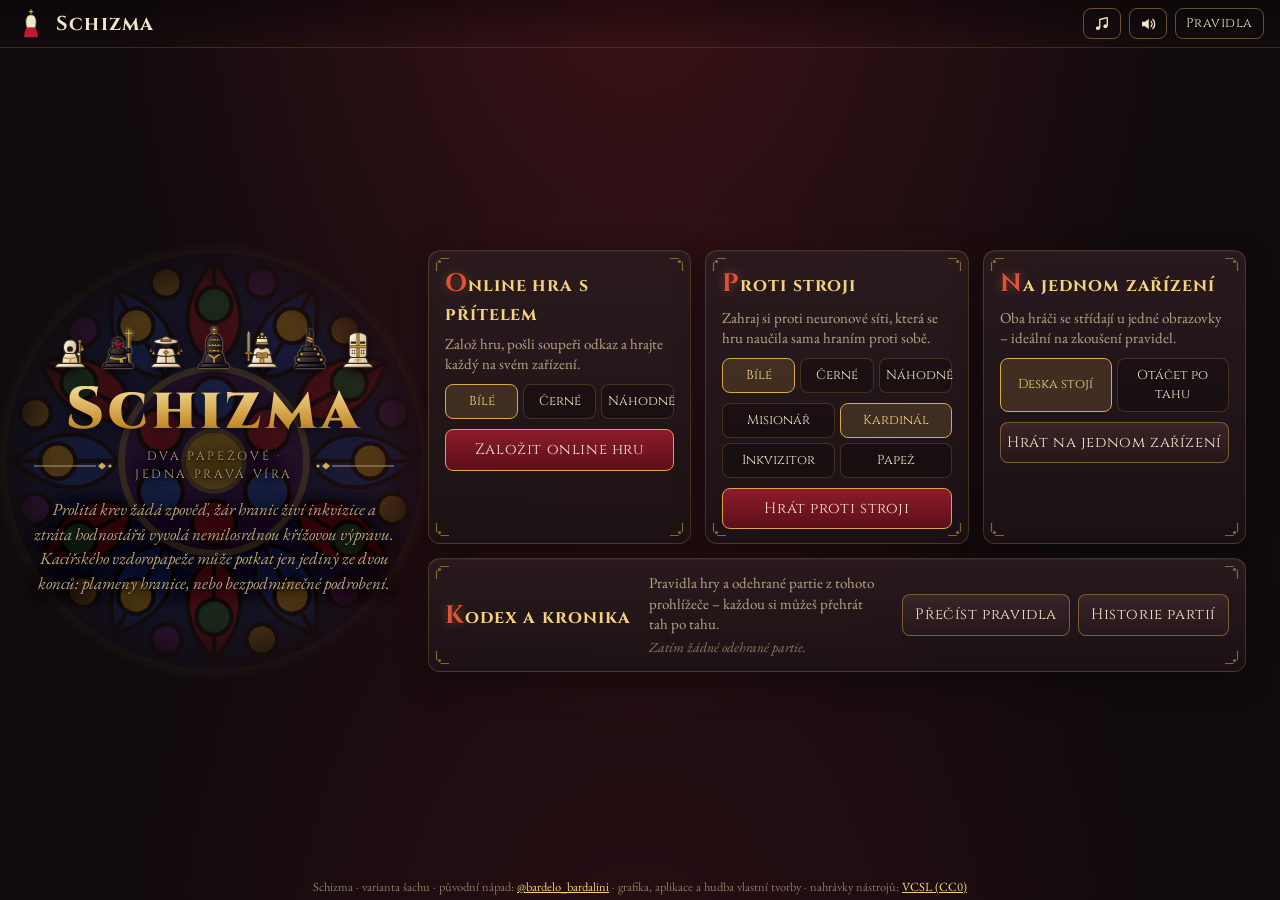
==== commit ce6bfefa: "Rozložení bez posouvání na počítači, vitráže (rozeta a lancetová okna) a zdobené okraje pergamenů Co" ====
--- a/index.html
+++ b/index.html
@@ -10,9 +10,10 @@
   <link rel="preconnect" href="https://fonts.googleapis.com">
   <link rel="preconnect" href="https://fonts.gstatic.com" crossorigin>
   <link href="https://fonts.googleapis.com/css2?family=Cinzel:wght@400;700;900&family=EB+Garamond:ital,wght@0,400;0,600;1,400&display=swap" rel="stylesheet">
-  <link rel="stylesheet" href="css/style.css?v=28">
-  <link rel="stylesheet" href="css/fx.css?v=28">
-  <link rel="stylesheet" href="css/medieval.css?v=28">
+  <link rel="stylesheet" href="css/style.css?v=29">
+  <link rel="stylesheet" href="css/fx.css?v=29">
+  <link rel="stylesheet" href="css/medieval.css?v=29">
+  <link rel="stylesheet" href="css/layout.css?v=29">
 </head>
 <body>
   <svg width="0" height="0" style="position:absolute" aria-hidden="true">
@@ -84,16 +85,13 @@
         </div>
         <button class="btn" id="btn-local" type="button">Hrát na jednom zařízení</button>
       </div>
-      <div class="card">
-        <h2>Historie partií</h2>
-        <p>Odehrané partie se ukládají v tomto prohlížeči. Kteroukoliv si můžeš přehrát tah po tahu.</p>
-        <p class="note" id="history-count"></p>
-        <button class="btn" id="btn-history" type="button">Otevřít historii</button>
-      </div>
-      <div class="card">
-        <h2>Pravidla</h2>
-        <p>Poutníci, Misionáři, Kardinálové, Inkvizitor, Hranice a Papež. Žádný šach ani rošáda – zato pokání, zpověď, Žár Hranic, Ignis!, konkláve a křížové výpravy.</p>
-        <button class="btn" id="btn-rules2" type="button">Přečíst pravidla</button>
+      <div class="card library">
+        <h2>Kodex a kronika</h2>
+        <p>Pravidla hry a odehrané partie z tohoto prohlížeče – každou si můžeš přehrát tah po tahu. <span class="note" id="history-count"></span></p>
+        <div class="row">
+          <button class="btn" id="btn-rules2" type="button">Přečíst pravidla</button>
+          <button class="btn" id="btn-history" type="button">Historie partií</button>
+        </div>
       </div>
     </section>
   </main>
@@ -176,6 +174,6 @@
     <div class="rbody" id="rules-body"></div>
   </dialog>
 
-  <script type="module" src="js/app.js?v=28"></script>
+  <script type="module" src="js/app.js?v=29"></script>
 </body>
 </html>
--- a/css/medieval.css
+++ b/css/medieval.css
@@ -18,6 +18,10 @@
 /* tlačítka zůstávají tmavá se světlým písmem */
 .panel.scroll .btn, dialog.rules .btn, .overlay .box .btn { color: #f1e6cc; }
 .panel.scroll .btn:disabled, .panel.scroll .btn[disabled] { opacity: .5; }
+.panel.scroll .btn.ghost, dialog.rules .btn.ghost, .overlay .box .btn.ghost { color: var(--ink); border-color: rgba(110, 70, 25, .55); }
+.panel.scroll .btn.ghost:hover, dialog.rules .btn.ghost:hover, .overlay .box .btn.ghost:hover { background: rgba(110, 70, 25, .1); }
+/* světlé ikony (meč, okovy, svatozář) dostanou na pergamenu tenký obrys */
+.panel.scroll .ico, dialog.rules .ico, .overlay .box .ico { filter: drop-shadow(0 0 .5px rgba(40, 20, 5, .95)) drop-shadow(0 0 .5px rgba(40, 20, 5, .6)); }
 
 /* ---------- Kronika a Zápis tahů jako rozvinuté svitky ---------- */
 .panel.scroll {
@@ -160,7 +164,7 @@
 /* ---------- Úvod: gotická rozeta, ornamenty a iniciály ---------- */
 .hero { position: relative; isolation: isolate; }
 .hero::before {
-  content: ''; position: absolute; left: 50%; top: -14px; width: min(440px, 96vw); aspect-ratio: 1; transform: translateX(-50%); z-index: -1; pointer-events: none; opacity: .16;
+  content: ''; position: absolute; left: 50%; top: 50%; width: min(440px, 96vw); aspect-ratio: 1; transform: translate(-50%, -50%); z-index: -1; pointer-events: none; opacity: .16;
   background: url("data:image/svg+xml,%3Csvg xmlns='http://www.w3.org/2000/svg' viewBox='-100 -100 200 200'%3E%3Cg fill='none' stroke='%23e3bb5c' stroke-width='1.3'%3E%3Ccircle r='97'/%3E%3Ccircle r='91'/%3E%3Ccircle r='42'/%3E%3Ccircle r='15'/%3E%3Cg id='p'%3E%3Cpath d='M0 -42 V-91'/%3E%3Ccircle cy='-72' r='13'/%3E%3Cpath d='M-9 -48 Q0 -60 9 -48'/%3E%3Ccircle cy='-30' r='6'/%3E%3C/g%3E%3Cuse href='%23p' transform='rotate(30)'/%3E%3Cuse href='%23p' transform='rotate(60)'/%3E%3Cuse href='%23p' transform='rotate(90)'/%3E%3Cuse href='%23p' transform='rotate(120)'/%3E%3Cuse href='%23p' transform='rotate(150)'/%3E%3Cuse href='%23p' transform='rotate(180)'/%3E%3Cuse href='%23p' transform='rotate(210)'/%3E%3Cuse href='%23p' transform='rotate(240)'/%3E%3Cuse href='%23p' transform='rotate(270)'/%3E%3Cuse href='%23p' transform='rotate(300)'/%3E%3Cuse href='%23p' transform='rotate(330)'/%3E%3C/g%3E%3C/svg%3E") center / contain no-repeat;
   -webkit-mask: radial-gradient(circle, #000 45%, transparent 72%); mask: radial-gradient(circle, #000 45%, transparent 72%);
 }
@@ -188,3 +192,65 @@
 @media (prefers-reduced-motion: reduce) {
   .chronicle h3::before, .overlay.final .box::after { animation: none; }
 }
+
+/* ================= Vitráže a zdobené okraje ================= */
+:root {
+  --glass-rose: url("data:image/svg+xml,%3Csvg xmlns='http://www.w3.org/2000/svg' viewBox='-100 -100 200 200'%3E %3Ccircle r='96' fill='%23162452'/%3E %3Cg stroke='%23140d08' stroke-width='2'%3E%3Cg transform='rotate(15)'%3E%3Ccircle cy='-84' r='7' fill='%236a2a8a'/%3E%3C/g%3E%3Cg transform='rotate(45)'%3E%3Ccircle cy='-84' r='7' fill='%23c99a2e'/%3E%3C/g%3E%3Cg transform='rotate(75)'%3E%3Ccircle cy='-84' r='7' fill='%236a2a8a'/%3E%3C/g%3E%3Cg transform='rotate(105)'%3E%3Ccircle cy='-84' r='7' fill='%23c99a2e'/%3E%3C/g%3E%3Cg transform='rotate(135)'%3E%3Ccircle cy='-84' r='7' fill='%236a2a8a'/%3E%3C/g%3E%3Cg transform='rotate(165)'%3E%3Ccircle cy='-84' r='7' fill='%23c99a2e'/%3E%3C/g%3E%3Cg transform='rotate(195)'%3E%3Ccircle cy='-84' r='7' fill='%236a2a8a'/%3E%3C/g%3E%3Cg transform='rotate(225)'%3E%3Ccircle cy='-84' r='7' fill='%23c99a2e'/%3E%3C/g%3E%3Cg transform='rotate(255)'%3E%3Ccircle cy='-84' r='7' fill='%236a2a8a'/%3E%3C/g%3E%3Cg transform='rotate(285)'%3E%3Ccircle cy='-84' r='7' fill='%23c99a2e'/%3E%3C/g%3E%3Cg transform='rotate(315)'%3E%3Ccircle cy='-84' r='7' fill='%236a2a8a'/%3E%3C/g%3E%3Cg transform='rotate(345)'%3E%3Ccircle cy='-84' r='7' fill='%23c99a2e'/%3E%3C/g%3E%3Cg transform='rotate(0)'%3E%3Cpath d='M0 -44 C15 -52 17 -72 0 -91 C-17 -72 -15 -52 0 -44Z' fill='%239e1a26'/%3E%3Ccircle cy='-71' r='8' fill='%232f6e3c'/%3E%3Cpath d='M0 -44 V-63 M0 -79 V-91' /%3E%3C/g%3E%3Cg transform='rotate(30)'%3E%3Cpath d='M0 -44 C15 -52 17 -72 0 -91 C-17 -72 -15 -52 0 -44Z' fill='%231f3f9a'/%3E%3Ccircle cy='-71' r='8' fill='%23d9a632'/%3E%3Cpath d='M0 -44 V-63 M0 -79 V-91' /%3E%3C/g%3E%3Cg transform='rotate(60)'%3E%3Cpath d='M0 -44 C15 -52 17 -72 0 -91 C-17 -72 -15 -52 0 -44Z' fill='%239e1a26'/%3E%3Ccircle cy='-71' r='8' fill='%232f6e3c'/%3E%3Cpath d='M0 -44 V-63 M0 -79 V-91' /%3E%3C/g%3E%3Cg transform='rotate(90)'%3E%3Cpath d='M0 -44 C15 -52 17 -72 0 -91 C-17 -72 -15 -52 0 -44Z' fill='%231f3f9a'/%3E%3Ccircle cy='-71' r='8' fill='%23d9a632'/%3E%3Cpath d='M0 -44 V-63 M0 -79 V-91' /%3E%3C/g%3E%3Cg transform='rotate(120)'%3E%3Cpath d='M0 -44 C15 -52 17 -72 0 -91 C-17 -72 -15 -52 0 -44Z' fill='%239e1a26'/%3E%3Ccircle cy='-71' r='8' fill='%232f6e3c'/%3E%3Cpath d='M0 -44 V-63 M0 -79 V-91' /%3E%3C/g%3E%3Cg transform='rotate(150)'%3E%3Cpath d='M0 -44 C15 -52 17 -72 0 -91 C-17 -72 -15 -52 0 -44Z' fill='%231f3f9a'/%3E%3Ccircle cy='-71' r='8' fill='%23d9a632'/%3E%3Cpath d='M0 -44 V-63 M0 -79 V-91' /%3E%3C/g%3E%3Cg transform='rotate(180)'%3E%3Cpath d='M0 -44 C15 -52 17 -72 0 -91 C-17 -72 -15 -52 0 -44Z' fill='%239e1a26'/%3E%3Ccircle cy='-71' r='8' fill='%232f6e3c'/%3E%3Cpath d='M0 -44 V-63 M0 -79 V-91' /%3E%3C/g%3E%3Cg transform='rotate(210)'%3E%3Cpath d='M0 -44 C15 -52 17 -72 0 -91 C-17 -72 -15 -52 0 -44Z' fill='%231f3f9a'/%3E%3Ccircle cy='-71' r='8' fill='%23d9a632'/%3E%3Cpath d='M0 -44 V-63 M0 -79 V-91' /%3E%3C/g%3E%3Cg transform='rotate(240)'%3E%3Cpath d='M0 -44 C15 -52 17 -72 0 -91 C-17 -72 -15 -52 0 -44Z' fill='%239e1a26'/%3E%3Ccircle cy='-71' r='8' fill='%232f6e3c'/%3E%3Cpath d='M0 -44 V-63 M0 -79 V-91' /%3E%3C/g%3E%3Cg transform='rotate(270)'%3E%3Cpath d='M0 -44 C15 -52 17 -72 0 -91 C-17 -72 -15 -52 0 -44Z' fill='%231f3f9a'/%3E%3Ccircle cy='-71' r='8' fill='%23d9a632'/%3E%3Cpath d='M0 -44 V-63 M0 -79 V-91' /%3E%3C/g%3E%3Cg transform='rotate(300)'%3E%3Cpath d='M0 -44 C15 -52 17 -72 0 -91 C-17 -72 -15 -52 0 -44Z' fill='%239e1a26'/%3E%3Ccircle cy='-71' r='8' fill='%232f6e3c'/%3E%3Cpath d='M0 -44 V-63 M0 -79 V-91' /%3E%3C/g%3E%3Cg transform='rotate(330)'%3E%3Cpath d='M0 -44 C15 -52 17 -72 0 -91 C-17 -72 -15 -52 0 -44Z' fill='%231f3f9a'/%3E%3Ccircle cy='-71' r='8' fill='%23d9a632'/%3E%3Cpath d='M0 -44 V-63 M0 -79 V-91' /%3E%3C/g%3E %3Ccircle r='42' fill='%233d1d5e'/%3E%3Cg transform='rotate(0)'%3E%3Ccircle cy='-28' r='10' fill='%232a56b8'/%3E%3C/g%3E%3Cg transform='rotate(60)'%3E%3Ccircle cy='-28' r='10' fill='%23b8202e'/%3E%3C/g%3E%3Cg transform='rotate(120)'%3E%3Ccircle cy='-28' r='10' fill='%232a56b8'/%3E%3C/g%3E%3Cg transform='rotate(180)'%3E%3Ccircle cy='-28' r='10' fill='%23b8202e'/%3E%3C/g%3E%3Cg transform='rotate(240)'%3E%3Ccircle cy='-28' r='10' fill='%232a56b8'/%3E%3C/g%3E%3Cg transform='rotate(300)'%3E%3Ccircle cy='-28' r='10' fill='%23b8202e'/%3E%3C/g%3E%3Ccircle r='14' fill='%23e2b440'/%3E%3C/g%3E %3Cg fill='none' stroke='%238c7a5c'%3E%3Ccircle r='97' stroke-width='5'/%3E%3Ccircle r='42' stroke-width='3'/%3E%3Ccircle r='14' stroke-width='2'/%3E%3C/g%3E %3C/svg%3E");
+  --glass-lancet: url("data:image/svg+xml,%3Csvg xmlns='http://www.w3.org/2000/svg' viewBox='0 0 80 260'%3E %3Cdefs%3E%3Cpattern id='q' width='16' height='22' patternUnits='userSpaceOnUse'%3E %3Crect width='16' height='22' fill='%231d3577'/%3E %3Cpath d='M8 0 L16 11 L8 22 L0 11Z' fill='%238e1a24'/%3E %3Cpath d='M8 5 L12.5 11 L8 17 L3.5 11Z' fill='%23c99a2e'/%3E %3Cpath d='M8 0 L16 11 L8 22 L0 11Z M0 0 H16' fill='none' stroke='%23140d08' stroke-width='1.1'/%3E%3C/pattern%3E%3CclipPath id='c'%3E%3Cpath d='M10 252 V84 Q10 14 40 9 Q70 14 70 84 V252Z'/%3E%3C/clipPath%3E%3C/defs%3E %3Cpath d='M3 258 V82 Q3 2 40 0 Q77 2 77 82 V258Z' fill='%233b3029'/%3E %3Cpath d='M3 258 V82 Q3 2 40 0 Q77 2 77 82 V258Z' fill='none' stroke='%236e5d4c' stroke-width='2'/%3E %3Cg clip-path='url(%23c)'%3E%3Crect width='80' height='260' fill='url(%23q)'/%3E %3Cpath d='M10 120 H70 M10 190 H70' stroke='%23140d08' stroke-width='3'/%3E %3Ccircle cx='40' cy='62' r='19' fill='%237a1622' stroke='%23140d08' stroke-width='2.4'/%3E%3Ccircle cx='40' cy='62' r='19' fill='none' stroke='%23c99a2e' stroke-width='1' opacity='.7'/%3E%3Cpath d='M31 71 H49 L47 59 Q40 46 33 59Z' fill='%23f0e6c8' stroke='%23140d08' stroke-width='1.2'/%3E%3Cpath d='M32 65 H48 M32.5 59 H47.5' stroke='%23c99a2e' stroke-width='1.6'/%3E%3Ccircle cx='40' cy='49' r='2' fill='%23f2d27a' stroke='%23140d08' stroke-width='.8'/%3E%3Ccircle cx='40' cy='155' r='19' fill='%237a1622' stroke='%23140d08' stroke-width='2.4'/%3E%3Ccircle cx='40' cy='155' r='19' fill='none' stroke='%23c99a2e' stroke-width='1' opacity='.7'/%3E%3Cpath d='M37 142 H43 V151 H51 V157 H43 V169 H37 V157 H29 V151 H37Z' fill='%23f2d27a' stroke='%23140d08' stroke-width='1.2'/%3E%3Ccircle cx='40' cy='222' r='19' fill='%231d3577' stroke='%23140d08' stroke-width='2.4'/%3E%3Ccircle cx='40' cy='222' r='19' fill='none' stroke='%23c99a2e' stroke-width='1' opacity='.7'/%3E%3Cpath d='M40 208 C36 216 31 220 31 226 A9 9 0 0 0 49 226 C49 219 44 216 40 208Z' fill='%23f07a1a' stroke='%23140d08' stroke-width='1.2'/%3E%3Cpath d='M40 219 C38 223 36 225 36 228 A4 4 0 0 0 44 228 C44 225 42 223 40 219Z' fill='%23ffd75a'/%3E%3C/g%3E %3Cpath d='M10 252 V84 Q10 14 40 9 Q70 14 70 84 V252Z' fill='none' stroke='%23140d08' stroke-width='3'/%3E %3Cpath d='M6 252 H74' stroke='%236e5d4c' stroke-width='4'/%3E %3C/svg%3E");
+  --vine: url("data:image/svg+xml,%3Csvg xmlns='http://www.w3.org/2000/svg' viewBox='0 0 28 120'%3E %3Cpath d='M14 0 C24 15 24 45 14 60 C4 75 4 105 14 120' fill='none' stroke='%23b08a2e' stroke-width='1.8'/%3E %3Cpath d='M19 22 C26 18 27 12 25 8 C21 10 18 15 19 22Z' fill='%232f6e3c'/%3E %3Cpath d='M9 82 C2 78 1 72 3 68 C7 70 10 75 9 82Z' fill='%232f6e3c'/%3E %3Cpath d='M20 40 C26 42 27 48 24 52 C21 49 20 45 20 40Z' fill='%231f4f9a'/%3E %3Cpath d='M8 100 C2 102 1 108 4 112 C7 109 8 105 8 100Z' fill='%231f4f9a'/%3E %3Ccircle cx='9' cy='30' r='2.6' fill='%23a3201a'/%3E%3Ccircle cx='6' cy='35' r='1.6' fill='%23d9a632'/%3E %3Ccircle cx='19' cy='90' r='2.6' fill='%23a3201a'/%3E%3Ccircle cx='22' cy='95' r='1.6' fill='%23d9a632'/%3E %3Ccircle cx='14' cy='60' r='2' fill='%23d9a632'/%3E %3C/svg%3E");
+  --pc1: url("data:image/svg+xml,%3Csvg xmlns='http://www.w3.org/2000/svg' viewBox='0 0 40 40'%3E%3Cg transform=''%3E %3Cpath d='M3 26 V7 Q3 3 7 3 H26' fill='none' stroke='%23a3201a' stroke-width='1.5'/%3E %3Cpath d='M8 18 Q8 8 18 8' fill='none' stroke='%231f4f9a' stroke-width='1.2'/%3E %3Cpath d='M26 3 Q31 3 32 7 Q29 6 27 8 M3 26 Q3 31 7 32 Q6 29 8 27' fill='none' stroke='%23a3201a' stroke-width='1.1'/%3E %3Ccircle cx='6.5' cy='6.5' r='2.3' fill='%23d9a632' stroke='%237a4a10' stroke-width='.5'/%3E %3Ccircle cx='13' cy='13' r='1.3' fill='%23a3201a'/%3E%3C/g%3E%3C/svg%3E");
+  --pc2: url("data:image/svg+xml,%3Csvg xmlns='http://www.w3.org/2000/svg' viewBox='0 0 40 40'%3E%3Cg transform='matrix(-1 0 0 1 40 0)'%3E %3Cpath d='M3 26 V7 Q3 3 7 3 H26' fill='none' stroke='%23a3201a' stroke-width='1.5'/%3E %3Cpath d='M8 18 Q8 8 18 8' fill='none' stroke='%231f4f9a' stroke-width='1.2'/%3E %3Cpath d='M26 3 Q31 3 32 7 Q29 6 27 8 M3 26 Q3 31 7 32 Q6 29 8 27' fill='none' stroke='%23a3201a' stroke-width='1.1'/%3E %3Ccircle cx='6.5' cy='6.5' r='2.3' fill='%23d9a632' stroke='%237a4a10' stroke-width='.5'/%3E %3Ccircle cx='13' cy='13' r='1.3' fill='%23a3201a'/%3E%3C/g%3E%3C/svg%3E");
+  --pc3: url("data:image/svg+xml,%3Csvg xmlns='http://www.w3.org/2000/svg' viewBox='0 0 40 40'%3E%3Cg transform='matrix(1 0 0 -1 0 40)'%3E %3Cpath d='M3 26 V7 Q3 3 7 3 H26' fill='none' stroke='%23a3201a' stroke-width='1.5'/%3E %3Cpath d='M8 18 Q8 8 18 8' fill='none' stroke='%231f4f9a' stroke-width='1.2'/%3E %3Cpath d='M26 3 Q31 3 32 7 Q29 6 27 8 M3 26 Q3 31 7 32 Q6 29 8 27' fill='none' stroke='%23a3201a' stroke-width='1.1'/%3E %3Ccircle cx='6.5' cy='6.5' r='2.3' fill='%23d9a632' stroke='%237a4a10' stroke-width='.5'/%3E %3Ccircle cx='13' cy='13' r='1.3' fill='%23a3201a'/%3E%3C/g%3E%3C/svg%3E");
+  --pc4: url("data:image/svg+xml,%3Csvg xmlns='http://www.w3.org/2000/svg' viewBox='0 0 40 40'%3E%3Cg transform='matrix(-1 0 0 -1 40 40)'%3E %3Cpath d='M3 26 V7 Q3 3 7 3 H26' fill='none' stroke='%23a3201a' stroke-width='1.5'/%3E %3Cpath d='M8 18 Q8 8 18 8' fill='none' stroke='%231f4f9a' stroke-width='1.2'/%3E %3Cpath d='M26 3 Q31 3 32 7 Q29 6 27 8 M3 26 Q3 31 7 32 Q6 29 8 27' fill='none' stroke='%23a3201a' stroke-width='1.1'/%3E %3Ccircle cx='6.5' cy='6.5' r='2.3' fill='%23d9a632' stroke='%237a4a10' stroke-width='.5'/%3E %3Ccircle cx='13' cy='13' r='1.3' fill='%23a3201a'/%3E%3C/g%3E%3C/svg%3E");
+}
+/* rozeta za nadpisem: barevné sklo, kterým prosvítá světlo */
+.hero::before { background: var(--glass-rose) center / contain no-repeat; opacity: .27; filter: drop-shadow(0 0 26px rgba(90, 120, 255, .35)) saturate(1.1);
+  -webkit-mask: radial-gradient(circle, #000 52%, transparent 71%); mask: radial-gradient(circle, #000 52%, transparent 71%); }
+.hero h1 { position: relative; }
+.hero p.lead, .hero .sub { text-shadow: 0 1px 2px #000, 0 0 10px rgba(10, 4, 6, .95), 0 0 18px rgba(10, 4, 6, .8); }
+
+/* lancetová okna po stranách (jen když je na okrajích místo) */
+body::before, body::after { content: none; }
+@media (min-width: 1500px) and (min-height: 560px) {
+  body::before, body::after {
+    content: ''; position: fixed; top: 50%; width: 76px; height: min(62vh, 250px); transform: translateY(-50%); pointer-events: none; z-index: 0;
+    background: var(--glass-lancet) center / 100% 100% no-repeat; opacity: .5;
+    filter: drop-shadow(0 0 18px rgba(110, 120, 255, .28)) drop-shadow(0 0 40px rgba(200, 40, 50, .18));
+  }
+  body::before { left: max(18px, calc((100vw - 1260px) / 2 - 104px)); }
+  body::after { right: max(18px, calc((100vw - 1260px) / 2 - 104px)); }
+}
+@media (min-width: 1300px) and (min-height: 560px) {
+  body:has(#game:not([hidden]))::before, body:has(#game:not([hidden]))::after {
+    content: ''; position: fixed; top: 50%; width: 76px; height: min(62vh, 250px); transform: translateY(-50%); pointer-events: none; z-index: 0;
+    background: var(--glass-lancet) center / 100% 100% no-repeat; opacity: .5;
+    filter: drop-shadow(0 0 18px rgba(110, 120, 255, .28)) drop-shadow(0 0 40px rgba(200, 40, 50, .18));
+  }
+  body:has(#game:not([hidden]))::before { left: max(18px, calc((100vw - var(--bs) - 28px - 22px - var(--side-w, 336px) - 18px) / 2 - 116px)); }
+  body:has(#game:not([hidden]))::after { right: max(18px, calc((100vw - var(--bs) - 28px - 22px - var(--side-w, 336px) - 18px) / 2 - 116px)); }
+}
+.top, main, footer.foot { position: relative; z-index: 1; }
+
+/* stránka kodexu: iluminovaný úponek na okraji */
+.rules .rbody { background: var(--vine) 6px 0 / 26px 120px repeat-y; padding-left: 48px; }
+.rules .rbody::before { content: none; }
+@media (max-width: 600px) { .rules .rbody { background: none; padding-left: 22px; } }
+
+/* listiny a bula: perokresba v rozích a červená linka uvnitř */
+.overlay .box {
+  background: var(--pc1) left 4px top 4px / 34px 34px no-repeat, var(--pc2) right 4px top 4px / 34px 34px no-repeat,
+    var(--pc3) left 4px bottom 4px / 34px 34px no-repeat, var(--pc4) right 4px bottom 4px / 34px 34px no-repeat,
+    var(--parch-grain), var(--parch-base);
+  outline: 1px solid rgba(163, 32, 26, .5); outline-offset: -9px; padding-left: 30px; padding-right: 30px;
+}
+/* svitky v bočním sloupci: drobné rohy, nic, co by ubralo místo */
+.panel.scroll {
+  background: var(--pc1) left 3px top 3px / 24px 24px no-repeat, var(--pc2) right 3px top 3px / 24px 24px no-repeat,
+    var(--pc3) left 3px bottom 3px / 24px 24px no-repeat, var(--pc4) right 3px bottom 3px / 24px 24px no-repeat,
+    var(--parch-grain), var(--parch-base);
+}
+dialog.rules {
+  background: var(--pc1) left 4px top 4px / 40px 40px no-repeat, var(--pc2) right 4px top 4px / 40px 40px no-repeat,
+    var(--pc3) left 4px bottom 4px / 40px 40px no-repeat, var(--pc4) right 4px bottom 4px / 40px 40px no-repeat,
+    var(--parch-grain), var(--parch-base);
+}
--- a/css/layout.css
+++ b/css/layout.css
@@ -0,0 +1,94 @@
+/* Schizma – rozložení na počítači: úvod i hra se vejdou do okna bez posouvání.
+   Velikost desky se počítá ze stejných proměnných, jakými se nastavují lišta, patička a pruhy hráčů. */
+
+/* nadpisy listin a buly se řídí velikostí desky, aby okno nepřeteklo přes rám */
+.overlay h2 { font-size: clamp(18px, calc(var(--bs) * .055), 30px); overflow-wrap: anywhere; }
+.overlay.final h2 { font-size: clamp(22px, calc(var(--bs) * .078), 52px); }
+.overlay .box { box-sizing: border-box; max-width: calc(100% - 24px); }
+
+.library .row { display: flex; gap: 8px; flex-wrap: wrap; }
+.library .row .btn { flex: 1 1 auto; width: auto; }
+.library .note { display: block; margin-top: 4px; font-size: 14px; color: var(--dim); font-style: italic; }
+
+@media (min-width: 901px) and (min-height: 560px) {
+  :root {
+    --top-h: 48px;
+    --foot-h: 26px;
+    --pl-h: 36px;
+    --side-w: 336px;
+    --main-h: calc(100vh - var(--top-h) - var(--foot-h));
+    --main-h: calc(100dvh - var(--top-h) - var(--foot-h));
+    /* deska: výška okna − lišta − patička − 2 pruhy hráčů − mezery − rám − okraje; šířka: okno − boční sloupec − mezery − rám */
+    --bs: min(calc(var(--main-h) - 2 * var(--pl-h) - 2 * 6px - 28px - 20px), calc(100vw - var(--side-w) - 22px - 28px - 56px), 860px);
+  }
+  body { overflow-x: hidden; }
+  .top { height: var(--top-h); padding-block: 0; box-sizing: border-box; }
+  footer.foot { height: var(--foot-h); line-height: var(--foot-h); padding: 0 16px; font-size: 12.5px; white-space: nowrap; overflow: hidden; text-overflow: ellipsis; }
+
+  /* ---------- Hra ---------- */
+  .game { height: var(--main-h); box-sizing: border-box; padding: 10px 16px; gap: 22px; align-items: flex-start; max-width: none; }
+  .board-col { gap: 6px; }
+  .player { height: var(--pl-h); min-height: 0; padding: 0 10px; box-sizing: border-box; }
+  .player > div { display: flex; align-items: baseline; gap: 10px; min-width: 0; white-space: nowrap; }
+  .player .who { display: flex; align-items: center; gap: 2px; }
+  .player .meta { overflow: hidden; text-overflow: ellipsis; }
+  .player .caps { flex-wrap: nowrap; overflow: hidden; max-width: 50%; padding-left: 7px; }
+  .player .caps .mini { width: 21px; height: 21px; margin-left: -7px; flex: none; }
+
+  /* boční sloupec je vysoký jako deska; Zápis tahů vyplní zbytek a posouvá se uvnitř */
+  .side { width: calc(var(--side-w) + 18px); height: calc(var(--main-h) - 20px); padding: 0 9px; margin: 0 -9px; box-sizing: border-box;
+    overflow-y: auto; overflow-x: hidden; gap: 10px; scrollbar-width: thin; }
+  .side > * { flex: none; }
+  .side .ledger { flex: 1 1 auto; min-height: 150px; display: flex; flex-direction: column; }
+  .side .ledger .moves { flex: 1 1 auto; min-height: 0; max-height: none; }
+  .side .story { max-height: 150px; overflow-y: auto; scrollbar-width: thin; }
+  .side .chat-log { max-height: 120px; }
+  .side .panel.scroll { margin: 9px 0; }
+
+  /* ---------- Úvod: nadpis vlevo, karty vpravo ---------- */
+  .lobby {
+    height: var(--main-h); box-sizing: border-box; max-width: 1260px; padding: 14px 24px;
+    display: grid; grid-template-columns: minmax(270px, 360px) 1fr; gap: 34px; align-items: center;
+  }
+  .hero { padding: 0; }
+  .hero-pieces { margin: 0 auto 10px; }
+  .hero-pieces .hp { width: 44px; height: 44px; }
+  .hero h1 { font-size: clamp(44px, 4.6vw, 66px); }
+  .hero .sub { font-size: 12px; letter-spacing: .22em; }
+  .hero p.lead { font-size: 17px; margin-top: 14px; }
+  .cards { margin-top: 0; grid-template-columns: repeat(3, minmax(0, 1fr)); gap: 14px; align-content: center; }
+  .card { padding: 14px 16px; border-radius: 12px; }
+  .card h2 { font-size: 18px; }
+  .card p { font-size: 15px; margin-bottom: 10px; line-height: 1.35; }
+  .seg { margin-bottom: 10px; gap: 5px; }
+  .seg button { min-width: 0; padding: 7px 6px; }
+  #ai-level-seg button { flex: 1 1 calc(50% - 5px); }
+  .card .btn { padding: 9px 12px; }
+  .card.continue, .card.library { grid-column: 1 / -1; }
+  .card.continue { display: grid; grid-template-columns: minmax(160px, 220px) 1fr; column-gap: 20px; align-items: start; }
+  .card.continue h2, .card.continue > p { grid-column: 1; }
+  .card.continue > p { margin: 0; }
+  .card.continue .continue-list { grid-column: 2; grid-row: 1 / span 2; max-height: 104px; overflow-y: auto; scrollbar-width: thin; padding-right: 6px; }
+  .continue-list .hrow { padding: 5px 0; }
+  .continue-list .hrow .btn { width: auto; padding: 6px 12px; font-size: 13px; }
+  .card.library { display: flex; align-items: center; gap: 18px; }
+  .card.library h2 { margin: 0; flex: none; }
+  .card.library p { margin: 0; flex: 1; }
+  .card.library .row { flex: none; flex-wrap: nowrap; }
+
+  /* užší okna: nadpis nahoru, kompaktně */
+  @media (max-width: 1180px) {
+    .lobby { grid-template-columns: 1fr; align-content: center; gap: 14px; max-width: 1000px; }
+    .hero { display: grid; grid-template-columns: auto auto; justify-content: center; align-items: center; column-gap: 22px; }
+    .hero-pieces { display: none; }
+    .hero::before { width: 230px; opacity: .2; }
+    .hero h1 { grid-row: 1 / span 2; font-size: 52px; }
+    .hero .sub { margin: 0; }
+    .hero p.lead { margin: 6px 0 0; max-width: 520px; font-size: 15px; text-align: left; }
+  }
+  /* nízká okna: ubírat postupně – nejdřív úvodní text, pak figurky, pak popisky karet */
+  @media (max-height: 760px) { .hero p.lead { font-size: 15.5px; } .hero-pieces .hp { width: 38px; height: 38px; } }
+  @media (max-height: 700px) { .card > p { display: none; } }
+  @media (max-height: 660px) { .hero-pieces { display: none; } }
+  @media (max-height: 700px) and (max-width: 1180px) { .hero p.lead { display: none; } }
+}
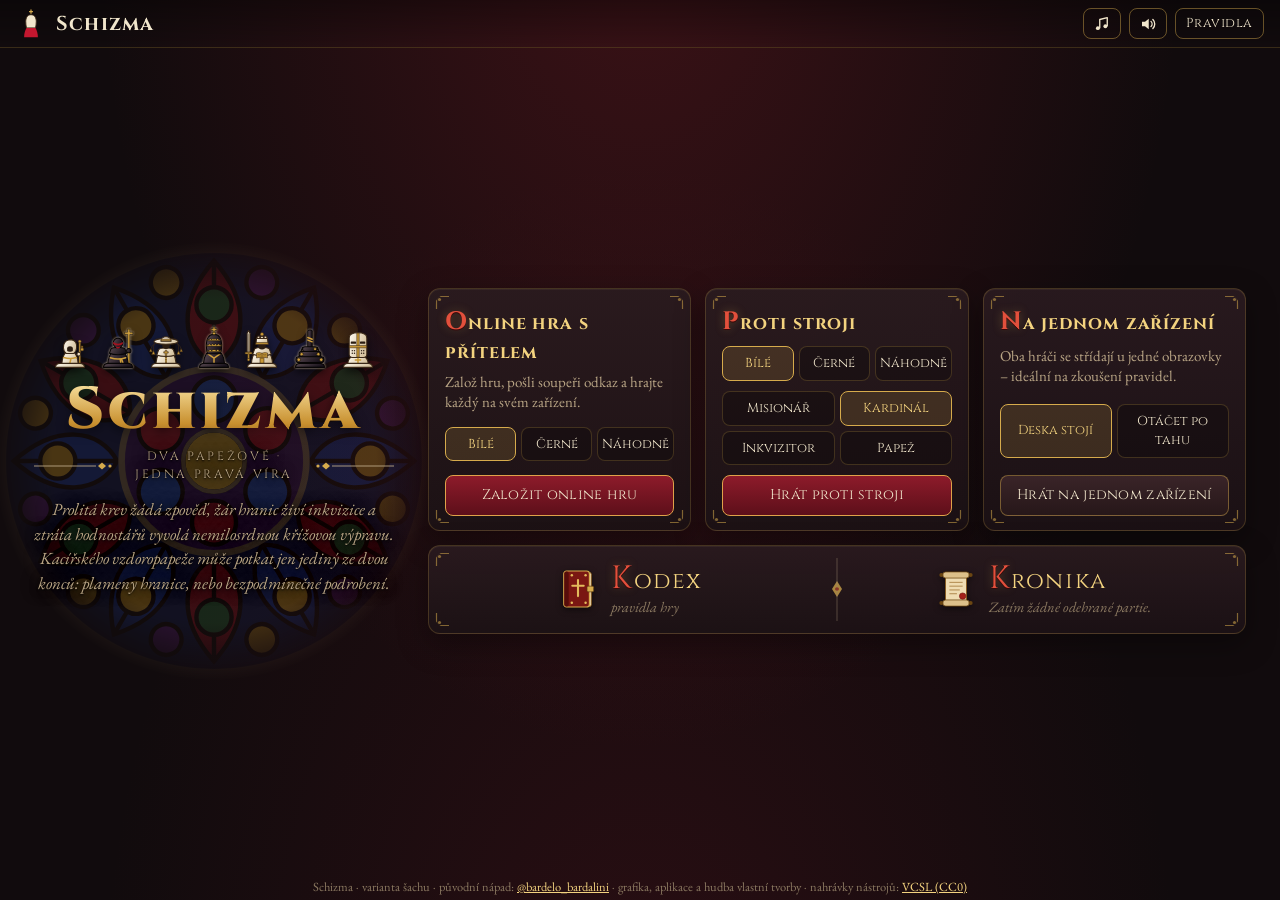
==== commit 695e9811: "Svitek Kodexu a Kroniky: rozvinutí od středu, ohořelé okraje, skvrny jedou s textem; středověké posu" ====
--- a/index.html
+++ b/index.html
@@ -10,10 +10,11 @@
   <link rel="preconnect" href="https://fonts.googleapis.com">
   <link rel="preconnect" href="https://fonts.gstatic.com" crossorigin>
   <link href="https://fonts.googleapis.com/css2?family=Cinzel:wght@400;700;900&family=EB+Garamond:ital,wght@0,400;0,600;1,400&display=swap" rel="stylesheet">
-  <link rel="stylesheet" href="css/style.css?v=29">
-  <link rel="stylesheet" href="css/fx.css?v=29">
-  <link rel="stylesheet" href="css/medieval.css?v=29">
-  <link rel="stylesheet" href="css/layout.css?v=29">
+  <link rel="stylesheet" href="css/style.css?v=30">
+  <link rel="stylesheet" href="css/fx.css?v=30">
+  <link rel="stylesheet" href="css/medieval.css?v=30">
+  <link rel="stylesheet" href="css/layout.css?v=30">
+  <link rel="stylesheet" href="css/scroll.css?v=30">
 </head>
 <body>
   <svg width="0" height="0" style="position:absolute" aria-hidden="true">
@@ -60,7 +61,7 @@
         </div>
         <button class="btn primary" id="btn-create" type="button">Založit online hru</button>
       </div>
-      <div class="card">
+      <div class="card vs-ai">
         <h2>Proti stroji</h2>
         <p>Zahraj si proti neuronové síti, která se hru naučila sama hraním proti sobě.</p>
         <div class="seg" role="group" aria-label="Barva proti stroji" id="ai-color-seg">
@@ -86,12 +87,9 @@
         <button class="btn" id="btn-local" type="button">Hrát na jednom zařízení</button>
       </div>
       <div class="card library">
-        <h2>Kodex a kronika</h2>
-        <p>Pravidla hry a odehrané partie z tohoto prohlížeče – každou si můžeš přehrát tah po tahu. <span class="note" id="history-count"></span></p>
-        <div class="row">
-          <button class="btn" id="btn-rules2" type="button">Přečíst pravidla</button>
-          <button class="btn" id="btn-history" type="button">Historie partií</button>
-        </div>
+        <button class="tome" id="btn-rules2" type="button"><svg class="tome-ico" viewBox="0 0 40 44" aria-hidden="true"><rect x="8" y="4.5" width="26" height="36" rx="2" fill="#efdcb2" stroke="#8b5a14" stroke-width=".8"/><rect x="5" y="3" width="27" height="38" rx="3" fill="#7a1712" stroke="#d6ab4c" stroke-width="1.2"/><rect x="5.6" y="3.6" width="4.6" height="36.8" rx="2" fill="#560d0a"/><path d="M20 12.5v17M14 18.5h12" stroke="#e3bb5c" stroke-width="2.2" stroke-linecap="round"/><g fill="#e3bb5c"><circle cx="13.5" cy="7.5" r="1.3"/><circle cx="28" cy="7.5" r="1.3"/><circle cx="13.5" cy="36.5" r="1.3"/><circle cx="28" cy="36.5" r="1.3"/></g><rect x="29.5" y="19" width="7" height="6" rx="1.2" fill="#d6ab4c" stroke="#5a3a12" stroke-width=".7"/></svg><span class="tome-t">Kodex</span><span class="tome-s">pravidla hry</span></button>
+        <span class="tome-div" aria-hidden="true"></span>
+        <button class="tome" id="btn-history" type="button"><svg class="tome-ico" viewBox="0 0 40 44" aria-hidden="true"><rect x="9" y="8" width="22" height="28" fill="#efdcb2" stroke="#8b5a14" stroke-width=".8"/><path d="M13 15h14M13 19h14M13 23h11M13 27h8" stroke="#8b5a14" stroke-width=".9" opacity=".75"/><g stroke="#6b4612" stroke-width=".8"><rect x="6" y="4" width="28" height="6.5" rx="3.2" fill="#dcc08a"/><rect x="6" y="33.5" width="28" height="6.5" rx="3.2" fill="#dcc08a"/></g><g fill="#6b4612"><circle cx="4.6" cy="7.2" r="2.1"/><circle cx="35.4" cy="7.2" r="2.1"/><circle cx="4.6" cy="36.8" r="2.1"/><circle cx="35.4" cy="36.8" r="2.1"/></g><circle cx="27" cy="29.5" r="3.4" fill="#a3201a" stroke="#6e0f0c" stroke-width=".6"/></svg><span class="tome-t">Kronika</span><span class="tome-s" id="history-count"></span></button>
       </div>
     </section>
   </main>
@@ -165,15 +163,21 @@
   <footer class="foot">Schizma · varianta šachu · původní nápad: <a href="https://www.instagram.com/bardelo_bardalini/" target="_blank" rel="noopener">@bardelo_bardalini</a> · grafika, aplikace a hudba vlastní tvorby · nahrávky nástrojů: <a href="music/CREDITS.md">VCSL (CC0)</a></footer>
 
   <dialog class="rules history" id="history">
-    <div class="rhead"><h2>Historie partií</h2><button class="btn small" id="history-close" type="button">Zavřít</button></div>
-    <div class="rbody" id="history-body"></div>
+    <div class="rsheet">
+      <div class="rhead"><h2>Kronika partií</h2><button class="btn small" id="history-close" type="button">Zavřít</button></div>
+      <div class="rbody" id="history-body"></div>
+    </div>
+    <span class="rroll top" aria-hidden="true"></span><span class="rroll bot" aria-hidden="true"></span>
   </dialog>
 
   <dialog class="rules" id="rules">
-    <div class="rhead"><h2>Pravidla Schizmatu</h2><button class="btn small" id="rules-close" type="button">Zavřít</button></div>
-    <div class="rbody" id="rules-body"></div>
+    <div class="rsheet">
+      <div class="rhead"><h2>Kodex Schizmatu</h2><button class="btn small" id="rules-close" type="button">Zavřít</button></div>
+      <div class="rbody" id="rules-body"></div>
+    </div>
+    <span class="rroll top" aria-hidden="true"></span><span class="rroll bot" aria-hidden="true"></span>
   </dialog>
 
-  <script type="module" src="js/app.js?v=29"></script>
+  <script type="module" src="js/app.js?v=30"></script>
 </body>
 </html>
--- a/css/style.css
+++ b/css/style.css
@@ -151,7 +151,7 @@
 .invite .row .btn { flex: 1; }
 .invite p { margin: 0 0 8px; font-size: 15px; color: var(--muted); }
 
-.moves { max-height: 260px; overflow-y: auto; font-size: 15px; scrollbar-width: thin; }
+.moves { max-height: 260px; overflow-y: auto; font-size: 15px; }
 .moves ol { margin: 0; padding: 0; list-style: none; counter-reset: mv; }
 .moves li { display: grid; grid-template-columns: 30px 1fr 1fr; gap: 4px; height: 28px; align-items: center; border-bottom: 1px solid rgba(214,171,76,.08); }
 .moves li::before { counter-increment: mv; content: counter(mv) "."; color: var(--dim); }
@@ -444,7 +444,7 @@
 }
 
 /* ---------- Chat ---------- */
-.chat-log { max-height: 190px; overflow-y: auto; font-size: 15px; display: flex; flex-direction: column; gap: 3px; padding-right: 4px; scrollbar-width: thin; }
+.chat-log { max-height: 190px; overflow-y: auto; font-size: 15px; display: flex; flex-direction: column; gap: 3px; padding-right: 4px; }
 .chat-log .msg { line-height: 1.35; overflow-wrap: anywhere; }
 .chat-log .msg.mine { color: #f6e7c4; }
 .chat-log .who { font-family: var(--font-title); font-size: 12px; letter-spacing: .04em; }
--- a/css/medieval.css
+++ b/css/medieval.css
@@ -89,7 +89,9 @@
   box-shadow: inset 0 0 30px rgba(120, 70, 20, .45), inset 0 0 2px rgba(90, 50, 10, .7), 0 20px 50px rgba(0, 0, 0, .7);
 }
 .overlay h2 { color: var(--rubric); }
-.overlay h2::before, .overlay h2::after { content: '✠'; font-size: .55em; vertical-align: .3em; margin: 0 .45em; opacity: .8; }
+.overlay h2::before, .overlay h2::after { font-size: .55em; vertical-align: .3em; opacity: .8; }
+.overlay h2::before { content: '✠\00a0\00a0'; }
+.overlay h2::after { content: '\00a0\00a0✠'; }
 .promo-opts button { background: rgba(255, 250, 235, .45); border-color: rgba(110, 70, 25, .35); }
 .promo-opts button:hover { background: rgba(255, 250, 235, .8); border-color: var(--rubric); }
 .overlay.final .box { position: relative; margin-bottom: calc(var(--bs) * .1); padding-bottom: 26px; }
@@ -127,8 +129,6 @@
 .rules .mini.b .pc { filter: none; }
 .history .hres.win { color: #2f6b1f; } .history .hres.loss { color: #9b1b1b; }
 .history .hrow { border-bottom-color: rgba(110, 70, 25, .25); }
-dialog.rules ::-webkit-scrollbar { width: 10px; }
-dialog.rules ::-webkit-scrollbar-thumb { background: rgba(110, 70, 25, .45); border-radius: 5px; }
 
 /* ---------- Kování rámu šachovnice: zlaté rohy a nýty ---------- */
 .frame { --fp: 14px; }
--- a/css/layout.css
+++ b/css/layout.css
@@ -6,9 +6,29 @@
 .overlay.final h2 { font-size: clamp(22px, calc(var(--bs) * .078), 52px); }
 .overlay .box { box-sizing: border-box; max-width: calc(100% - 24px); }
 
-.library .row { display: flex; gap: 8px; flex-wrap: wrap; }
-.library .row .btn { flex: 1 1 auto; width: auto; }
-.library .note { display: block; margin-top: 4px; font-size: 14px; color: var(--dim); font-style: italic; }
+/* Kodex a Kronika: dvě klikací dlaždice bez vzhledu tlačítka */
+.card.library { display: flex; align-items: stretch; gap: 4px; padding: 6px; }
+.tome {
+  flex: 1 1 0; min-width: 0; display: grid; grid-template-columns: auto auto; justify-content: center; align-items: center;
+  column-gap: 14px; padding: 10px 12px; border: 0; border-radius: 9px; background: none; color: var(--ink); font: inherit;
+  text-align: left; cursor: pointer; transition: background .25s;
+}
+.tome-ico { grid-row: 1 / span 2; width: 38px; height: 42px; filter: drop-shadow(0 2px 3px rgba(0, 0, 0, .55)); transition: transform .3s; }
+.tome-t { font-family: var(--font-title); font-size: 23px; line-height: 1.05; letter-spacing: .07em; color: var(--gold2); }
+.tome-t::first-letter { font-size: 1.4em; color: #e2503c; text-shadow: 0 1px 0 #3a0608, 0 0 10px rgba(214, 171, 76, .35); }
+.tome-s { font-size: 14.5px; font-style: italic; color: var(--dim); }
+.tome:hover, .tome:focus-visible { background: radial-gradient(ellipse at 50% 50%, rgba(214, 171, 76, .16), rgba(214, 171, 76, .04) 70%, transparent); outline: none; }
+.tome:focus-visible { box-shadow: inset 0 0 0 1px rgba(214, 171, 76, .6); }
+.tome:hover .tome-ico, .tome:focus-visible .tome-ico { transform: translateY(-2px) rotate(-5deg); }
+@media (max-width: 520px) {
+  .tome { column-gap: 8px; padding: 10px 4px; }
+  .tome-ico { width: 30px; height: 34px; }
+  .tome-t { font-size: 19px; letter-spacing: .04em; }
+  .tome-s { font-size: 13px; }
+}
+.tome-div { flex: none; width: 14px; margin: 6px 0; opacity: .75;
+  background: url("data:image/svg+xml,%3Csvg xmlns='http://www.w3.org/2000/svg' width='14' height='60' preserveAspectRatio='none'%3E%3Cpath d='M7 0V60' stroke='%23b9a585' stroke-width='.8' opacity='.6'/%3E%3C/svg%3E") center / 14px 100% no-repeat,
+    url("data:image/svg+xml,%3Csvg xmlns='http://www.w3.org/2000/svg' viewBox='0 0 14 18'%3E%3Cpath d='M7 1l5 8-5 8-5-8z' fill='%23d6ab4c'/%3E%3Ccircle cx='7' cy='9' r='1.8' fill='%23a3201a'/%3E%3C/svg%3E") center / 14px 18px no-repeat; }
 
 @media (min-width: 901px) and (min-height: 560px) {
   :root {
@@ -29,7 +49,7 @@
   .game { height: var(--main-h); box-sizing: border-box; padding: 10px 16px; gap: 22px; align-items: flex-start; max-width: none; }
   .board-col { gap: 6px; }
   .player { height: var(--pl-h); min-height: 0; padding: 0 10px; box-sizing: border-box; }
-  .player > div { display: flex; align-items: baseline; gap: 10px; min-width: 0; white-space: nowrap; }
+  .player > div:not(.caps) { display: flex; align-items: baseline; gap: 10px; min-width: 0; white-space: nowrap; }
   .player .who { display: flex; align-items: center; gap: 2px; }
   .player .meta { overflow: hidden; text-overflow: ellipsis; }
   .player .caps { flex-wrap: nowrap; overflow: hidden; max-width: 50%; padding-left: 7px; }
@@ -37,12 +57,13 @@
 
   /* boční sloupec je vysoký jako deska; Zápis tahů vyplní zbytek a posouvá se uvnitř */
   .side { width: calc(var(--side-w) + 18px); height: calc(var(--main-h) - 20px); padding: 0 9px; margin: 0 -9px; box-sizing: border-box;
-    overflow-y: auto; overflow-x: hidden; gap: 10px; scrollbar-width: thin; }
+    overflow-y: auto; overflow-x: hidden; gap: 10px; }
   .side > * { flex: none; }
-  .side .ledger { flex: 1 1 auto; min-height: 150px; display: flex; flex-direction: column; }
+  .side .ledger { flex: 1 1 auto; min-height: 124px; display: flex; flex-direction: column; }
   .side .ledger .moves { flex: 1 1 auto; min-height: 0; max-height: none; }
-  .side .story { max-height: 150px; overflow-y: auto; scrollbar-width: thin; }
-  .side .chat-log { max-height: 120px; }
+  .side .story { max-height: 150px; overflow-y: auto; }
+  .side .chat { flex: 0 1 auto; min-height: 120px; display: flex; flex-direction: column; }
+  .side .chat .chat-log { flex: 1 1 auto; min-height: 36px; max-height: 120px; }
   .side .panel.scroll { margin: 9px 0; }
 
   /* ---------- Úvod: nadpis vlevo, karty vpravo ---------- */
@@ -61,20 +82,21 @@
   .card h2 { font-size: 18px; }
   .card p { font-size: 15px; margin-bottom: 10px; line-height: 1.35; }
   .seg { margin-bottom: 10px; gap: 5px; }
-  .seg button { min-width: 0; padding: 7px 6px; }
+  .seg button { min-width: auto; padding: 7px 4px; }
   #ai-level-seg button { flex: 1 1 calc(50% - 5px); }
   .card .btn { padding: 9px 12px; }
+  .cards > .card > .btn:last-child { padding-inline: 6px; letter-spacing: .02em; font-size: clamp(12.5px, 1.1vw, 15px); }
   .card.continue, .card.library { grid-column: 1 / -1; }
   .card.continue { display: grid; grid-template-columns: minmax(160px, 220px) 1fr; column-gap: 20px; align-items: start; }
   .card.continue h2, .card.continue > p { grid-column: 1; }
   .card.continue > p { margin: 0; }
-  .card.continue .continue-list { grid-column: 2; grid-row: 1 / span 2; max-height: 104px; overflow-y: auto; scrollbar-width: thin; padding-right: 6px; }
+  .card.continue .continue-list { grid-column: 2; grid-row: 1 / span 2; max-height: 104px; overflow-y: auto; padding-right: 6px; }
   .continue-list .hrow { padding: 5px 0; }
   .continue-list .hrow .btn { width: auto; padding: 6px 12px; font-size: 13px; }
-  .card.library { display: flex; align-items: center; gap: 18px; }
-  .card.library h2 { margin: 0; flex: none; }
-  .card.library p { margin: 0; flex: 1; }
-  .card.library .row { flex: none; flex-wrap: nowrap; }
+  /* karty ve stejné řadě: popisek má jen online hra a hra na jednom zařízení (vyrovná dva řádky voleb proti stroji), tlačítko dole */
+  .cards > .card:not(.continue):not(.library) { display: flex; flex-direction: column; }
+  .cards > .card > .btn:last-child, .cards > .card > div.seg:first-of-type { margin-top: auto; }
+  .card.vs-ai > p { display: none; }
 
   /* užší okna: nadpis nahoru, kompaktně */
   @media (max-width: 1180px) {
@@ -86,9 +108,8 @@
     .hero .sub { margin: 0; }
     .hero p.lead { margin: 6px 0 0; max-width: 520px; font-size: 15px; text-align: left; }
   }
-  /* nízká okna: ubírat postupně – nejdřív úvodní text, pak figurky, pak popisky karet */
+  /* nízká okna: ubírat postupně – nejdřív úvodní text, pak figurky */
   @media (max-height: 760px) { .hero p.lead { font-size: 15.5px; } .hero-pieces .hp { width: 38px; height: 38px; } }
-  @media (max-height: 700px) { .card > p { display: none; } }
-  @media (max-height: 660px) { .hero-pieces { display: none; } }
+  @media (max-height: 660px) { .hero-pieces { display: none; } .lobby { padding-block: 4px; } }
   @media (max-height: 700px) and (max-width: 1180px) { .hero p.lead { display: none; } }
 }
--- a/css/scroll.css
+++ b/css/scroll.css
@@ -0,0 +1,145 @@
+/* Schizma – Kodex a Kronika jako svitek s ohořelými okraji, který se při otevření rozvine od středu,
+   a středověké posuvníky. Vše jen CSS a vlastní SVG. */
+
+:root {
+  /* jemná zrnitost pergamenu (bez velkých skvrn – ty jsou na textu a posouvají se s ním) */
+  --parch-fine: url("data:image/svg+xml,%3Csvg xmlns='http://www.w3.org/2000/svg' width='240' height='240'%3E%3Cfilter id='g'%3E%3CfeTurbulence type='fractalNoise' baseFrequency='.85' numOctaves='3' stitchTiles='stitch'/%3E%3CfeColorMatrix values='0 0 0 0 .40 0 0 0 0 .26 0 0 0 0 .10 0 0 0 .20 0'/%3E%3C/filter%3E%3Crect width='100%25' height='100%25' filter='url(%23g)'/%3E%3C/svg%3E");
+  /* skvrny, mapy od vody a stopy po kapkách – velká dlaždice, aby se při posouvání neopakovala nápadně */
+  --parch-stain: url("data:image/svg+xml,%3Csvg xmlns='http://www.w3.org/2000/svg' width='760' height='1300'%3E%3Cfilter id='s' x='0' y='0' width='1' height='1'%3E%3CfeTurbulence type='fractalNoise' baseFrequency='.0045 .0035' numOctaves='3' seed='5' stitchTiles='stitch'/%3E%3CfeColorMatrix values='0 0 0 0 .52 0 0 0 0 .33 0 0 0 0 .11 0 0 -2.2 0 1.02'/%3E%3C/filter%3E%3Cfilter id='r' x='-20%25' y='-20%25' width='140%25' height='140%25'%3E%3CfeTurbulence type='fractalNoise' baseFrequency='.06' numOctaves='2' seed='2' result='n'/%3E%3CfeDisplacementMap in='SourceGraphic' in2='n' scale='9'/%3E%3CfeGaussianBlur stdDeviation='1.2'/%3E%3C/filter%3E%3Crect width='760' height='1300' filter='url(%23s)'/%3E%3Cg fill='none' stroke='%236b3f10' filter='url(%23r)'%3E%3Ccircle cx='585' cy='250' r='64' stroke-width='5' stroke-opacity='.16'/%3E%3Ccircle cx='598' cy='262' r='52' stroke-width='2' stroke-opacity='.08'/%3E%3Ccircle cx='150' cy='900' r='46' stroke-width='4' stroke-opacity='.13'/%3E%3Cellipse cx='430' cy='1170' rx='90' ry='60' stroke-width='3' stroke-opacity='.08'/%3E%3C/g%3E%3Cg fill='%236b3f10' filter='url(%23r)'%3E%3Ccircle cx='96' cy='180' r='7' fill-opacity='.12'/%3E%3Ccircle cx='118' cy='206' r='3' fill-opacity='.12'/%3E%3Ccircle cx='660' cy='760' r='10' fill-opacity='.09'/%3E%3Ccircle cx='636' cy='742' r='4' fill-opacity='.1'/%3E%3C/g%3E%3C/svg%3E");
+  /* ohořelý okraj: obdélník se zúží a roztřepí šumem – maska listu a tmavý lem v jednom tvaru */
+  --burn-mask: url("data:image/svg+xml,%3Csvg xmlns='http://www.w3.org/2000/svg' width='100%25' height='100%25'%3E%3Cfilter id='b' x='0' y='0' width='1' height='1'%3E%3CfeTurbulence type='fractalNoise' baseFrequency='.021' numOctaves='4' seed='11' result='n'/%3E%3CfeMorphology in='SourceAlpha' operator='erode' radius='13' result='e'/%3E%3CfeDisplacementMap in='e' in2='n' scale='46' xChannelSelector='R' yChannelSelector='G'/%3E%3C/filter%3E%3Crect width='100%25' height='100%25' filter='url(%23b)'/%3E%3C/svg%3E");
+  --burn-rim: url("data:image/svg+xml,%3Csvg xmlns='http://www.w3.org/2000/svg' width='100%25' height='100%25'%3E%3Cfilter id='b' x='0' y='0' width='1' height='1'%3E%3CfeTurbulence type='fractalNoise' baseFrequency='.021' numOctaves='4' seed='11' result='n'/%3E%3CfeMorphology in='SourceAlpha' operator='erode' radius='13' result='e'/%3E%3CfeDisplacementMap in='e' in2='n' scale='46' xChannelSelector='R' yChannelSelector='G' result='t'/%3E%3CfeMorphology in='t' operator='erode' radius='5' result='i1'/%3E%3CfeGaussianBlur in='i1' stdDeviation='6' result='b1'/%3E%3CfeComposite in='t' in2='b1' operator='out' result='rim'/%3E%3CfeFlood flood-color='%23361604' flood-opacity='.92'/%3E%3CfeComposite in2='rim' operator='in' result='rc'/%3E%3CfeMorphology in='t' operator='erode' radius='16' result='i2'/%3E%3CfeGaussianBlur in='i2' stdDeviation='13' result='b2'/%3E%3CfeComposite in='t' in2='b2' operator='out' result='sc'/%3E%3CfeFlood flood-color='%236b3a12' flood-opacity='.42'/%3E%3CfeComposite in2='sc' operator='in' result='scc'/%3E%3CfeMorphology in='t' operator='erode' radius='1.4' result='i3'/%3E%3CfeComposite in='t' in2='i3' operator='out' result='ed'/%3E%3CfeFlood flood-color='%23120601'/%3E%3CfeComposite in2='ed' operator='in' result='edc'/%3E%3CfeMerge%3E%3CfeMergeNode in='scc'/%3E%3CfeMergeNode in='rc'/%3E%3CfeMergeNode in='edc'/%3E%3C/feMerge%3E%3C/filter%3E%3Crect width='100%25' height='100%25' filter='url(%23b)'/%3E%3C/svg%3E");
+  --roll-h: 26px;
+  --roll-out: 20px;
+}
+
+/* ---------- Dialog = průhledný rám; list (.rsheet) nese pergamen, text se posouvá uvnitř (.rbody) ---------- */
+dialog.rules {
+  width: min(800px, calc(100vw - 12px)); max-width: none; max-height: calc(100vh - 16px); max-height: calc(100dvh - 16px);
+  box-sizing: border-box; padding: calc(var(--roll-h) / 2) calc(var(--roll-out) + 2px); overflow: visible;
+  background: none; border: 0; border-radius: 0; box-shadow: none;
+}
+dialog.rules[open] { display: flex; flex-direction: column; }
+dialog.rules[open]::backdrop { animation: scrollfade .45s ease-out both; }
+dialog.rules.closing::backdrop { animation: scrollfade .5s .1s ease-in reverse both; }
+@keyframes scrollfade { from { opacity: 0; } }
+
+.rsheet {
+  position: relative; flex: 1 1 auto; min-height: 0; display: flex; flex-direction: column;
+  padding: 16px 24px 14px 20px;
+  background: var(--parch-fine), var(--parch-base);
+  -webkit-mask: var(--burn-mask) 0 0 / 100% 100% no-repeat; mask: var(--burn-mask) 0 0 / 100% 100% no-repeat;
+  animation: unroll 1.05s cubic-bezier(.5, .05, .2, 1) both;
+}
+.rsheet::after { content: ''; position: absolute; inset: 0; z-index: 3; pointer-events: none; background: var(--burn-rim) 0 0 / 100% 100% no-repeat; }
+
+.rules .rhead { position: static; flex: none; padding: 8px 4px 10px 12px; background: none; border-bottom: 3px double rgba(110, 60, 20, .5); }
+.rules .rbody {
+  flex: 1 1 auto; min-height: 0; overflow-y: auto; overscroll-behavior: contain;
+  padding: 6px 14px 22px 50px;
+  /* attachment local: úponek i skvrny jedou s textem */
+  background: var(--vine) 8px 0 / 26px 120px repeat-y local, var(--parch-stain) 0 0 / 760px 1300px repeat local;
+}
+@media (max-width: 600px) {
+  :root { --roll-out: 12px; --roll-h: 22px; }
+  .rsheet { padding: 14px 18px 12px 14px; }
+  .rules .rbody { padding-left: 12px; padding-right: 10px; background: var(--parch-stain) 0 0 / 760px 1300px repeat local; }
+}
+
+/* ---------- Svinuté konce svitku s držadly ---------- */
+.rroll {
+  position: absolute; left: var(--roll-out); right: var(--roll-out); height: var(--roll-h); z-index: 2; pointer-events: none;
+  border-radius: calc(var(--roll-h) / 2) / 50%;
+  background:
+    linear-gradient(90deg, rgba(60, 30, 8, .55), transparent 3%, transparent 97%, rgba(60, 30, 8, .55)),
+    repeating-linear-gradient(180deg, transparent 0 5px, rgba(110, 70, 25, .14) 5px 6px),
+    linear-gradient(180deg, #5f3d17 0%, #b88f55 14%, #ecd7a8 38%, #f6e7c2 48%, #dcbd85 66%, #9d743c 86%, #4e3011 100%);
+  box-shadow: 0 6px 12px rgba(0, 0, 0, .5), 0 1px 0 rgba(255, 240, 200, .25) inset;
+}
+.rroll.top { top: 0; animation: rolltop 1.05s cubic-bezier(.5, .05, .2, 1) both; }
+.rroll.bot { bottom: 0; animation: rollbot 1.05s cubic-bezier(.5, .05, .2, 1) both; }
+.rroll::before, .rroll::after {
+  content: ''; position: absolute; top: 50%; width: calc(var(--roll-out) + 4px); height: 12px; margin-top: -6px;
+  border-radius: 6px;
+  background:
+    radial-gradient(circle at var(--kx) 50%, #fff0b8 0 1.6px, #d9ad4c 2.4px 4.2px, #6b4612 5px, transparent 5.6px),
+    linear-gradient(180deg, #2a1406, #7b4b1f 45%, #2e1607);
+}
+.rroll::before { left: calc(-1 * var(--roll-out) - 2px); --kx: 6px; }
+.rroll::after { right: calc(-1 * var(--roll-out) - 2px); --kx: calc(100% - 6px); }
+
+/* rozvinutí: svinutý svitek uprostřed, horní polovina se rozvine nahoru a dolní dolů, obě najednou */
+@keyframes unroll { 0%, 24% { clip-path: inset(50% 0 50% 0); } 100% { clip-path: inset(0 0 0 0); } }
+@keyframes rolltop {
+  0% { top: calc(50% - var(--roll-h) / 2); opacity: 0; transform: scale(.4, 1.6); }
+  24% { top: calc(50% - var(--roll-h) / 2); opacity: 1; transform: scale(1, 1.6); }
+  100% { top: 0; transform: none; }
+}
+@keyframes rollbot {
+  0% { bottom: calc(50% - var(--roll-h) / 2); opacity: 0; transform: scale(.4, 1.6); }
+  24% { bottom: calc(50% - var(--roll-h) / 2); opacity: 1; transform: scale(1, 1.6); }
+  100% { bottom: 0; transform: none; }
+}
+/* zavření: stejný pohyb pozpátku a rychleji (jiný název, aby se animace spustila znovu) */
+dialog.rules.closing .rsheet { animation: reroll .6s cubic-bezier(.6, 0, .6, 1) reverse both; }
+dialog.rules.closing .rroll.top { animation: retop .6s cubic-bezier(.6, 0, .6, 1) reverse both; }
+dialog.rules.closing .rroll.bot { animation: rebot .6s cubic-bezier(.6, 0, .6, 1) reverse both; }
+@keyframes reroll { 0%, 24% { clip-path: inset(50% 0 50% 0); } 100% { clip-path: inset(0 0 0 0); } }
+@keyframes retop {
+  0% { top: calc(50% - var(--roll-h) / 2); opacity: 0; transform: scale(.4, 1.6); }
+  24% { top: calc(50% - var(--roll-h) / 2); opacity: 1; transform: scale(1, 1.6); }
+  100% { top: 0; transform: none; }
+}
+@keyframes rebot {
+  0% { bottom: calc(50% - var(--roll-h) / 2); opacity: 0; transform: scale(.4, 1.6); }
+  24% { bottom: calc(50% - var(--roll-h) / 2); opacity: 1; transform: scale(1, 1.6); }
+  100% { bottom: 0; transform: none; }
+}
+@media (prefers-reduced-motion: reduce) {
+  .rsheet, .rroll.top, .rroll.bot, dialog.rules[open]::backdrop,
+  dialog.rules.closing .rsheet, dialog.rules.closing .rroll.top, dialog.rules.closing .rroll.bot, dialog.rules.closing::backdrop { animation: none; }
+}
+
+/* ---------- Středověké posuvníky: pozlacená tyč s nýty a rubínem v drážce ---------- */
+::-webkit-scrollbar { width: 12px; height: 12px; }
+::-webkit-scrollbar-track {
+  border-radius: 6px; border: 1px solid rgba(214, 171, 76, .2);
+  background: linear-gradient(90deg, rgba(0, 0, 0, .55), rgba(52, 28, 14, .4) 50%, rgba(0, 0, 0, .55));
+}
+::-webkit-scrollbar-thumb {
+  min-height: 34px; border-radius: 6px; border: 1px solid #3a2208;
+  background:
+    url("data:image/svg+xml,%3Csvg xmlns='http://www.w3.org/2000/svg' viewBox='0 0 8 14'%3E%3Cpath d='M4 .6L7.3 7 4 13.4.7 7z' fill='%23a3201a' stroke='%23f3d98a' stroke-width='.7'/%3E%3Cpath d='M4 2.6L5.6 7H2.4z' fill='%23ff8a6a' opacity='.55'/%3E%3C/svg%3E") center / 8px 14px no-repeat,
+    radial-gradient(circle at 50% 6px, #fff1bf 0 1.3px, #6b4612 1.9px 2.4px, transparent 2.9px),
+    radial-gradient(circle at 50% calc(100% - 6px), #fff1bf 0 1.3px, #6b4612 1.9px 2.4px, transparent 2.9px),
+    linear-gradient(90deg, #5c3b12, #b8862e 28%, #f0d27a 50%, #b8862e 72%, #5c3b12);
+}
+::-webkit-scrollbar-thumb:hover {
+  background:
+    url("data:image/svg+xml,%3Csvg xmlns='http://www.w3.org/2000/svg' viewBox='0 0 8 14'%3E%3Cpath d='M4 .6L7.3 7 4 13.4.7 7z' fill='%23c8281f' stroke='%23fff0b8' stroke-width='.7'/%3E%3Cpath d='M4 2.6L5.6 7H2.4z' fill='%23ffb09a' opacity='.6'/%3E%3C/svg%3E") center / 8px 14px no-repeat,
+    radial-gradient(circle at 50% 6px, #fff6d6 0 1.3px, #6b4612 1.9px 2.4px, transparent 2.9px),
+    radial-gradient(circle at 50% calc(100% - 6px), #fff6d6 0 1.3px, #6b4612 1.9px 2.4px, transparent 2.9px),
+    linear-gradient(90deg, #6e4815, #d29e3e 28%, #fbe39a 50%, #d29e3e 72%, #6e4815);
+}
+/* hroty na koncích drážky */
+::-webkit-scrollbar-button:single-button:vertical { height: 13px; background: center / 10px 10px no-repeat; }
+::-webkit-scrollbar-button:single-button:vertical:decrement {
+  background-image: url("data:image/svg+xml,%3Csvg xmlns='http://www.w3.org/2000/svg' viewBox='0 0 10 10'%3E%3Cpath d='M5 .8L8.6 8.2 5 6.6 1.4 8.2z' fill='%23d6ab4c' stroke='%235a3a12' stroke-width='.6' stroke-linejoin='round'/%3E%3C/svg%3E");
+}
+::-webkit-scrollbar-button:single-button:vertical:increment {
+  background-image: url("data:image/svg+xml,%3Csvg xmlns='http://www.w3.org/2000/svg' viewBox='0 0 10 10'%3E%3Cpath d='M5 9.2L8.6 1.8 5 3.4 1.4 1.8z' fill='%23d6ab4c' stroke='%235a3a12' stroke-width='.6' stroke-linejoin='round'/%3E%3C/svg%3E");
+}
+::-webkit-scrollbar-button:single-button:vertical:hover { filter: brightness(1.2); }
+::-webkit-scrollbar-button:horizontal { display: none; }
+::-webkit-scrollbar-corner { background: transparent; }
+/* na pergamenu světlá drážka vyrytá do listu */
+dialog.rules ::-webkit-scrollbar-track, .panel.scroll ::-webkit-scrollbar-track, .overlay .box ::-webkit-scrollbar-track {
+  border-color: rgba(110, 70, 25, .35);
+  background: linear-gradient(90deg, rgba(110, 70, 25, .32), rgba(110, 70, 25, .1) 50%, rgba(110, 70, 25, .32));
+}
+
+/* Firefox neumí kreslit posuvník; dostane aspoň tenký zlatý */
+@supports not selector(::-webkit-scrollbar) {
+  * { scrollbar-width: thin; scrollbar-color: #b8862e rgba(0, 0, 0, .35); }
+  dialog.rules *, .panel.scroll *, .overlay .box * { scrollbar-color: #8b5a14 rgba(110, 70, 25, .18); }
+}
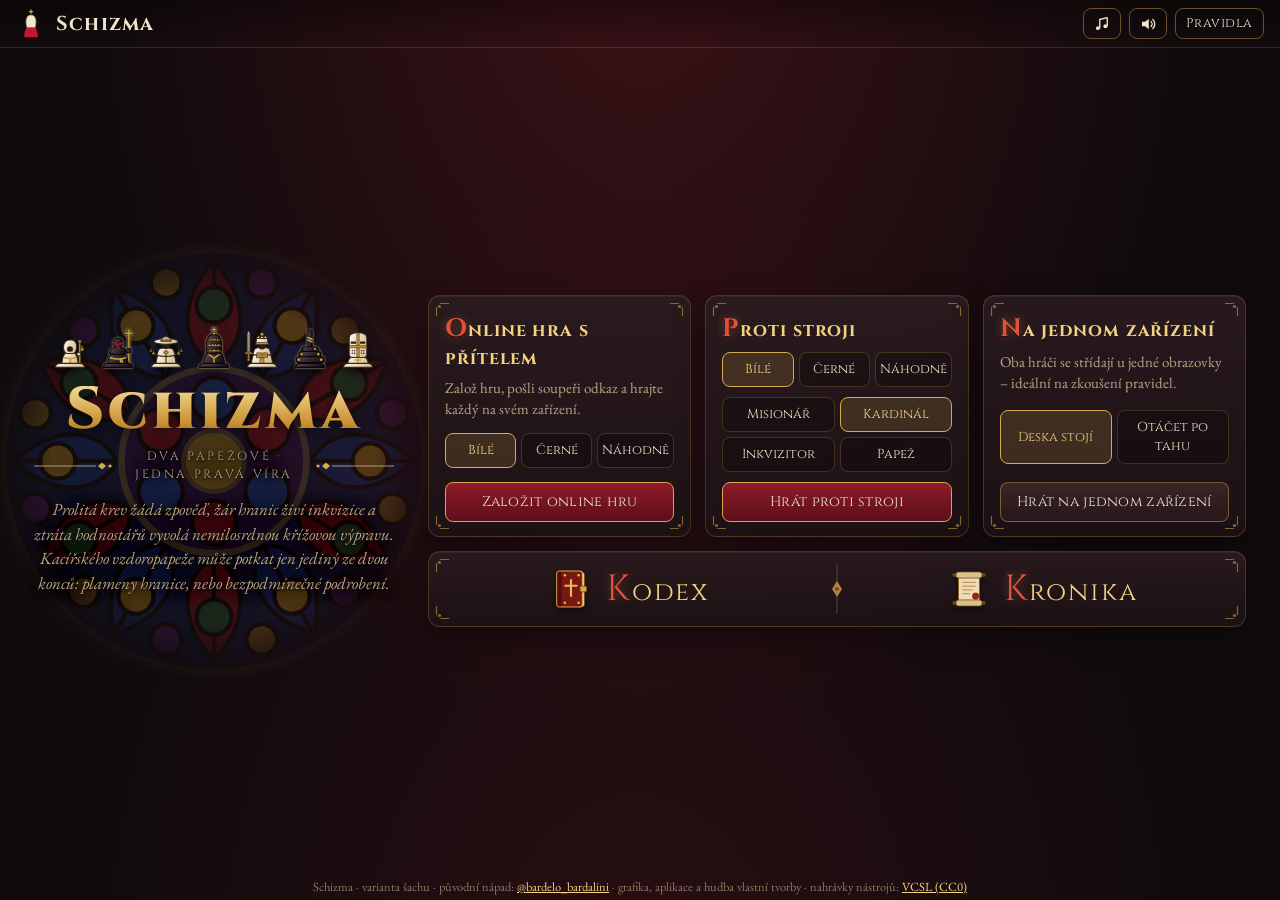
==== commit b49f3811: "Kodex a Kronika bez podtitulků; hroty posuvníku jen u vysokých svitků Co-Authored-By: Claude Opus 5." ====
--- a/index.html
+++ b/index.html
@@ -10,11 +10,11 @@
   <link rel="preconnect" href="https://fonts.googleapis.com">
   <link rel="preconnect" href="https://fonts.gstatic.com" crossorigin>
   <link href="https://fonts.googleapis.com/css2?family=Cinzel:wght@400;700;900&family=EB+Garamond:ital,wght@0,400;0,600;1,400&display=swap" rel="stylesheet">
-  <link rel="stylesheet" href="css/style.css?v=30">
-  <link rel="stylesheet" href="css/fx.css?v=30">
-  <link rel="stylesheet" href="css/medieval.css?v=30">
-  <link rel="stylesheet" href="css/layout.css?v=30">
-  <link rel="stylesheet" href="css/scroll.css?v=30">
+  <link rel="stylesheet" href="css/style.css?v=31">
+  <link rel="stylesheet" href="css/fx.css?v=31">
+  <link rel="stylesheet" href="css/medieval.css?v=31">
+  <link rel="stylesheet" href="css/layout.css?v=31">
+  <link rel="stylesheet" href="css/scroll.css?v=31">
 </head>
 <body>
   <svg width="0" height="0" style="position:absolute" aria-hidden="true">
@@ -87,9 +87,9 @@
         <button class="btn" id="btn-local" type="button">Hrát na jednom zařízení</button>
       </div>
       <div class="card library">
-        <button class="tome" id="btn-rules2" type="button"><svg class="tome-ico" viewBox="0 0 40 44" aria-hidden="true"><rect x="8" y="4.5" width="26" height="36" rx="2" fill="#efdcb2" stroke="#8b5a14" stroke-width=".8"/><rect x="5" y="3" width="27" height="38" rx="3" fill="#7a1712" stroke="#d6ab4c" stroke-width="1.2"/><rect x="5.6" y="3.6" width="4.6" height="36.8" rx="2" fill="#560d0a"/><path d="M20 12.5v17M14 18.5h12" stroke="#e3bb5c" stroke-width="2.2" stroke-linecap="round"/><g fill="#e3bb5c"><circle cx="13.5" cy="7.5" r="1.3"/><circle cx="28" cy="7.5" r="1.3"/><circle cx="13.5" cy="36.5" r="1.3"/><circle cx="28" cy="36.5" r="1.3"/></g><rect x="29.5" y="19" width="7" height="6" rx="1.2" fill="#d6ab4c" stroke="#5a3a12" stroke-width=".7"/></svg><span class="tome-t">Kodex</span><span class="tome-s">pravidla hry</span></button>
+        <button class="tome" id="btn-rules2" type="button"><svg class="tome-ico" viewBox="0 0 40 44" aria-hidden="true"><rect x="8" y="4.5" width="26" height="36" rx="2" fill="#efdcb2" stroke="#8b5a14" stroke-width=".8"/><rect x="5" y="3" width="27" height="38" rx="3" fill="#7a1712" stroke="#d6ab4c" stroke-width="1.2"/><rect x="5.6" y="3.6" width="4.6" height="36.8" rx="2" fill="#560d0a"/><path d="M20 12.5v17M14 18.5h12" stroke="#e3bb5c" stroke-width="2.2" stroke-linecap="round"/><g fill="#e3bb5c"><circle cx="13.5" cy="7.5" r="1.3"/><circle cx="28" cy="7.5" r="1.3"/><circle cx="13.5" cy="36.5" r="1.3"/><circle cx="28" cy="36.5" r="1.3"/></g><rect x="29.5" y="19" width="7" height="6" rx="1.2" fill="#d6ab4c" stroke="#5a3a12" stroke-width=".7"/></svg><span class="tome-t">Kodex</span></button>
         <span class="tome-div" aria-hidden="true"></span>
-        <button class="tome" id="btn-history" type="button"><svg class="tome-ico" viewBox="0 0 40 44" aria-hidden="true"><rect x="9" y="8" width="22" height="28" fill="#efdcb2" stroke="#8b5a14" stroke-width=".8"/><path d="M13 15h14M13 19h14M13 23h11M13 27h8" stroke="#8b5a14" stroke-width=".9" opacity=".75"/><g stroke="#6b4612" stroke-width=".8"><rect x="6" y="4" width="28" height="6.5" rx="3.2" fill="#dcc08a"/><rect x="6" y="33.5" width="28" height="6.5" rx="3.2" fill="#dcc08a"/></g><g fill="#6b4612"><circle cx="4.6" cy="7.2" r="2.1"/><circle cx="35.4" cy="7.2" r="2.1"/><circle cx="4.6" cy="36.8" r="2.1"/><circle cx="35.4" cy="36.8" r="2.1"/></g><circle cx="27" cy="29.5" r="3.4" fill="#a3201a" stroke="#6e0f0c" stroke-width=".6"/></svg><span class="tome-t">Kronika</span><span class="tome-s" id="history-count"></span></button>
+        <button class="tome" id="btn-history" type="button"><svg class="tome-ico" viewBox="0 0 40 44" aria-hidden="true"><rect x="9" y="8" width="22" height="28" fill="#efdcb2" stroke="#8b5a14" stroke-width=".8"/><path d="M13 15h14M13 19h14M13 23h11M13 27h8" stroke="#8b5a14" stroke-width=".9" opacity=".75"/><g stroke="#6b4612" stroke-width=".8"><rect x="6" y="4" width="28" height="6.5" rx="3.2" fill="#dcc08a"/><rect x="6" y="33.5" width="28" height="6.5" rx="3.2" fill="#dcc08a"/></g><g fill="#6b4612"><circle cx="4.6" cy="7.2" r="2.1"/><circle cx="35.4" cy="7.2" r="2.1"/><circle cx="4.6" cy="36.8" r="2.1"/><circle cx="35.4" cy="36.8" r="2.1"/></g><circle cx="27" cy="29.5" r="3.4" fill="#a3201a" stroke="#6e0f0c" stroke-width=".6"/></svg><span class="tome-t">Kronika</span><span id="history-count" hidden></span></button>
       </div>
     </section>
   </main>
@@ -178,6 +178,6 @@
     <span class="rroll top" aria-hidden="true"></span><span class="rroll bot" aria-hidden="true"></span>
   </dialog>
 
-  <script type="module" src="js/app.js?v=30"></script>
+  <script type="module" src="js/app.js?v=31"></script>
 </body>
 </html>
--- a/css/layout.css
+++ b/css/layout.css
@@ -10,13 +10,12 @@
 .card.library { display: flex; align-items: stretch; gap: 4px; padding: 6px; }
 .tome {
   flex: 1 1 0; min-width: 0; display: grid; grid-template-columns: auto auto; justify-content: center; align-items: center;
-  column-gap: 14px; padding: 10px 12px; border: 0; border-radius: 9px; background: none; color: var(--ink); font: inherit;
+  column-gap: 16px; padding: 10px 12px; border: 0; border-radius: 9px; background: none; color: var(--ink); font: inherit;
   text-align: left; cursor: pointer; transition: background .25s;
 }
-.tome-ico { grid-row: 1 / span 2; width: 38px; height: 42px; filter: drop-shadow(0 2px 3px rgba(0, 0, 0, .55)); transition: transform .3s; }
-.tome-t { font-family: var(--font-title); font-size: 23px; line-height: 1.05; letter-spacing: .07em; color: var(--gold2); }
+.tome-ico { width: 38px; height: 42px; filter: drop-shadow(0 2px 3px rgba(0, 0, 0, .55)); transition: transform .3s; }
+.tome-t { font-family: var(--font-title); font-size: 26px; line-height: 1.05; letter-spacing: .07em; color: var(--gold2); }
 .tome-t::first-letter { font-size: 1.4em; color: #e2503c; text-shadow: 0 1px 0 #3a0608, 0 0 10px rgba(214, 171, 76, .35); }
-.tome-s { font-size: 14.5px; font-style: italic; color: var(--dim); }
 .tome:hover, .tome:focus-visible { background: radial-gradient(ellipse at 50% 50%, rgba(214, 171, 76, .16), rgba(214, 171, 76, .04) 70%, transparent); outline: none; }
 .tome:focus-visible { box-shadow: inset 0 0 0 1px rgba(214, 171, 76, .6); }
 .tome:hover .tome-ico, .tome:focus-visible .tome-ico { transform: translateY(-2px) rotate(-5deg); }
@@ -24,7 +23,6 @@
   .tome { column-gap: 8px; padding: 10px 4px; }
   .tome-ico { width: 30px; height: 34px; }
   .tome-t { font-size: 19px; letter-spacing: .04em; }
-  .tome-s { font-size: 13px; }
 }
 .tome-div { flex: none; width: 14px; margin: 6px 0; opacity: .75;
   background: url("data:image/svg+xml,%3Csvg xmlns='http://www.w3.org/2000/svg' width='14' height='60' preserveAspectRatio='none'%3E%3Cpath d='M7 0V60' stroke='%23b9a585' stroke-width='.8' opacity='.6'/%3E%3C/svg%3E") center / 14px 100% no-repeat,
--- a/css/scroll.css
+++ b/css/scroll.css
@@ -107,7 +107,7 @@
   background: linear-gradient(90deg, rgba(0, 0, 0, .55), rgba(52, 28, 14, .4) 50%, rgba(0, 0, 0, .55));
 }
 ::-webkit-scrollbar-thumb {
-  min-height: 34px; border-radius: 6px; border: 1px solid #3a2208;
+  min-height: 22px; border-radius: 6px; border: 1px solid #3a2208;
   background:
     url("data:image/svg+xml,%3Csvg xmlns='http://www.w3.org/2000/svg' viewBox='0 0 8 14'%3E%3Cpath d='M4 .6L7.3 7 4 13.4.7 7z' fill='%23a3201a' stroke='%23f3d98a' stroke-width='.7'/%3E%3Cpath d='M4 2.6L5.6 7H2.4z' fill='%23ff8a6a' opacity='.55'/%3E%3C/svg%3E") center / 8px 14px no-repeat,
     radial-gradient(circle at 50% 6px, #fff1bf 0 1.3px, #6b4612 1.9px 2.4px, transparent 2.9px),
@@ -121,16 +121,16 @@
     radial-gradient(circle at 50% calc(100% - 6px), #fff6d6 0 1.3px, #6b4612 1.9px 2.4px, transparent 2.9px),
     linear-gradient(90deg, #6e4815, #d29e3e 28%, #fbe39a 50%, #d29e3e 72%, #6e4815);
 }
-/* hroty na koncích drážky */
-::-webkit-scrollbar-button:single-button:vertical { height: 13px; background: center / 10px 10px no-repeat; }
-::-webkit-scrollbar-button:single-button:vertical:decrement {
+/* hroty na koncích drážky – jen u vysokých posuvníků (stránka, boční sloupec, svitek), malým seznamům by ubraly místo */
+html::-webkit-scrollbar-button:single-button:vertical, .side::-webkit-scrollbar-button:single-button:vertical, dialog.rules .rbody::-webkit-scrollbar-button:single-button:vertical { height: 13px; background: center / 10px 10px no-repeat; }
+html::-webkit-scrollbar-button:single-button:vertical:decrement, .side::-webkit-scrollbar-button:single-button:vertical:decrement, dialog.rules .rbody::-webkit-scrollbar-button:single-button:vertical:decrement {
   background-image: url("data:image/svg+xml,%3Csvg xmlns='http://www.w3.org/2000/svg' viewBox='0 0 10 10'%3E%3Cpath d='M5 .8L8.6 8.2 5 6.6 1.4 8.2z' fill='%23d6ab4c' stroke='%235a3a12' stroke-width='.6' stroke-linejoin='round'/%3E%3C/svg%3E");
 }
-::-webkit-scrollbar-button:single-button:vertical:increment {
+html::-webkit-scrollbar-button:single-button:vertical:increment, .side::-webkit-scrollbar-button:single-button:vertical:increment, dialog.rules .rbody::-webkit-scrollbar-button:single-button:vertical:increment {
   background-image: url("data:image/svg+xml,%3Csvg xmlns='http://www.w3.org/2000/svg' viewBox='0 0 10 10'%3E%3Cpath d='M5 9.2L8.6 1.8 5 3.4 1.4 1.8z' fill='%23d6ab4c' stroke='%235a3a12' stroke-width='.6' stroke-linejoin='round'/%3E%3C/svg%3E");
 }
-::-webkit-scrollbar-button:single-button:vertical:hover { filter: brightness(1.2); }
-::-webkit-scrollbar-button:horizontal { display: none; }
+::-webkit-scrollbar-button { display: none; }
+html::-webkit-scrollbar-button:single-button:vertical, .side::-webkit-scrollbar-button:single-button:vertical, dialog.rules .rbody::-webkit-scrollbar-button:single-button:vertical { display: block; }
 ::-webkit-scrollbar-corner { background: transparent; }
 /* na pergamenu světlá drážka vyrytá do listu */
 dialog.rules ::-webkit-scrollbar-track, .panel.scroll ::-webkit-scrollbar-track, .overlay .box ::-webkit-scrollbar-track {
